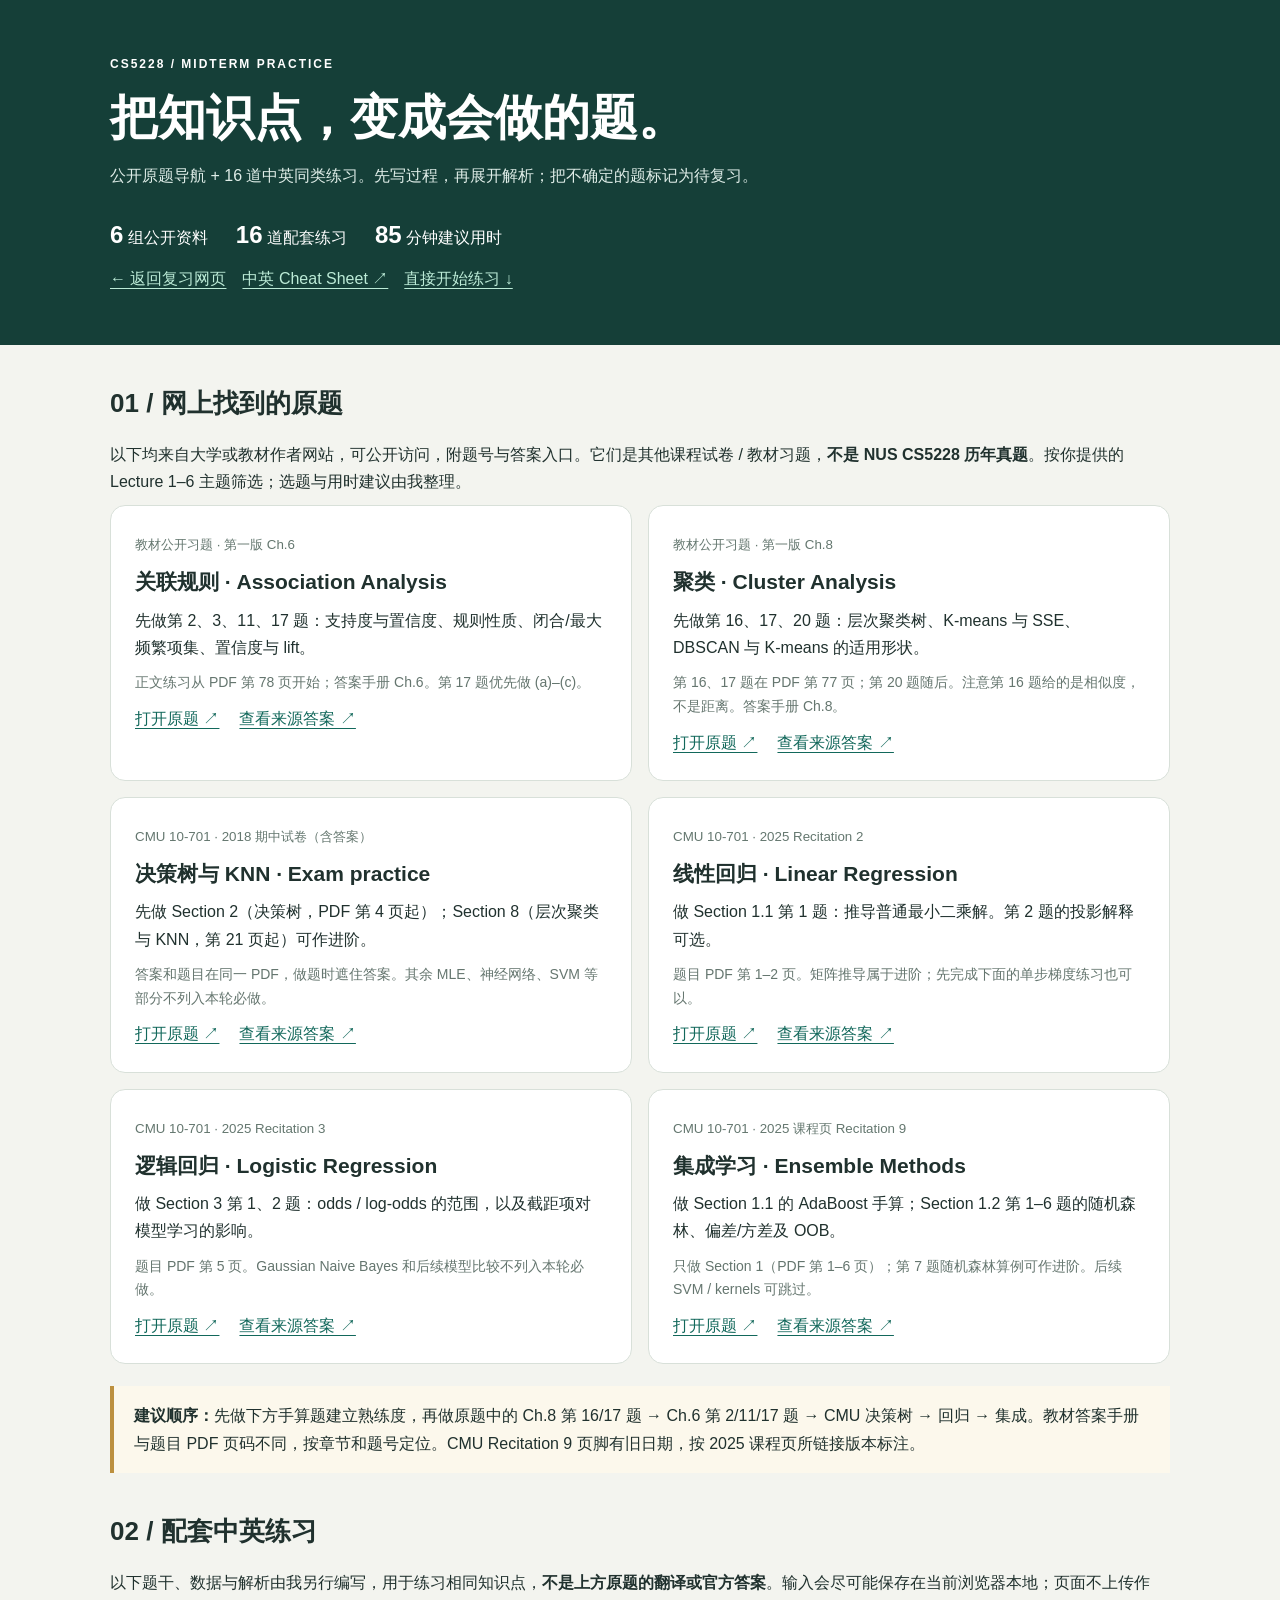
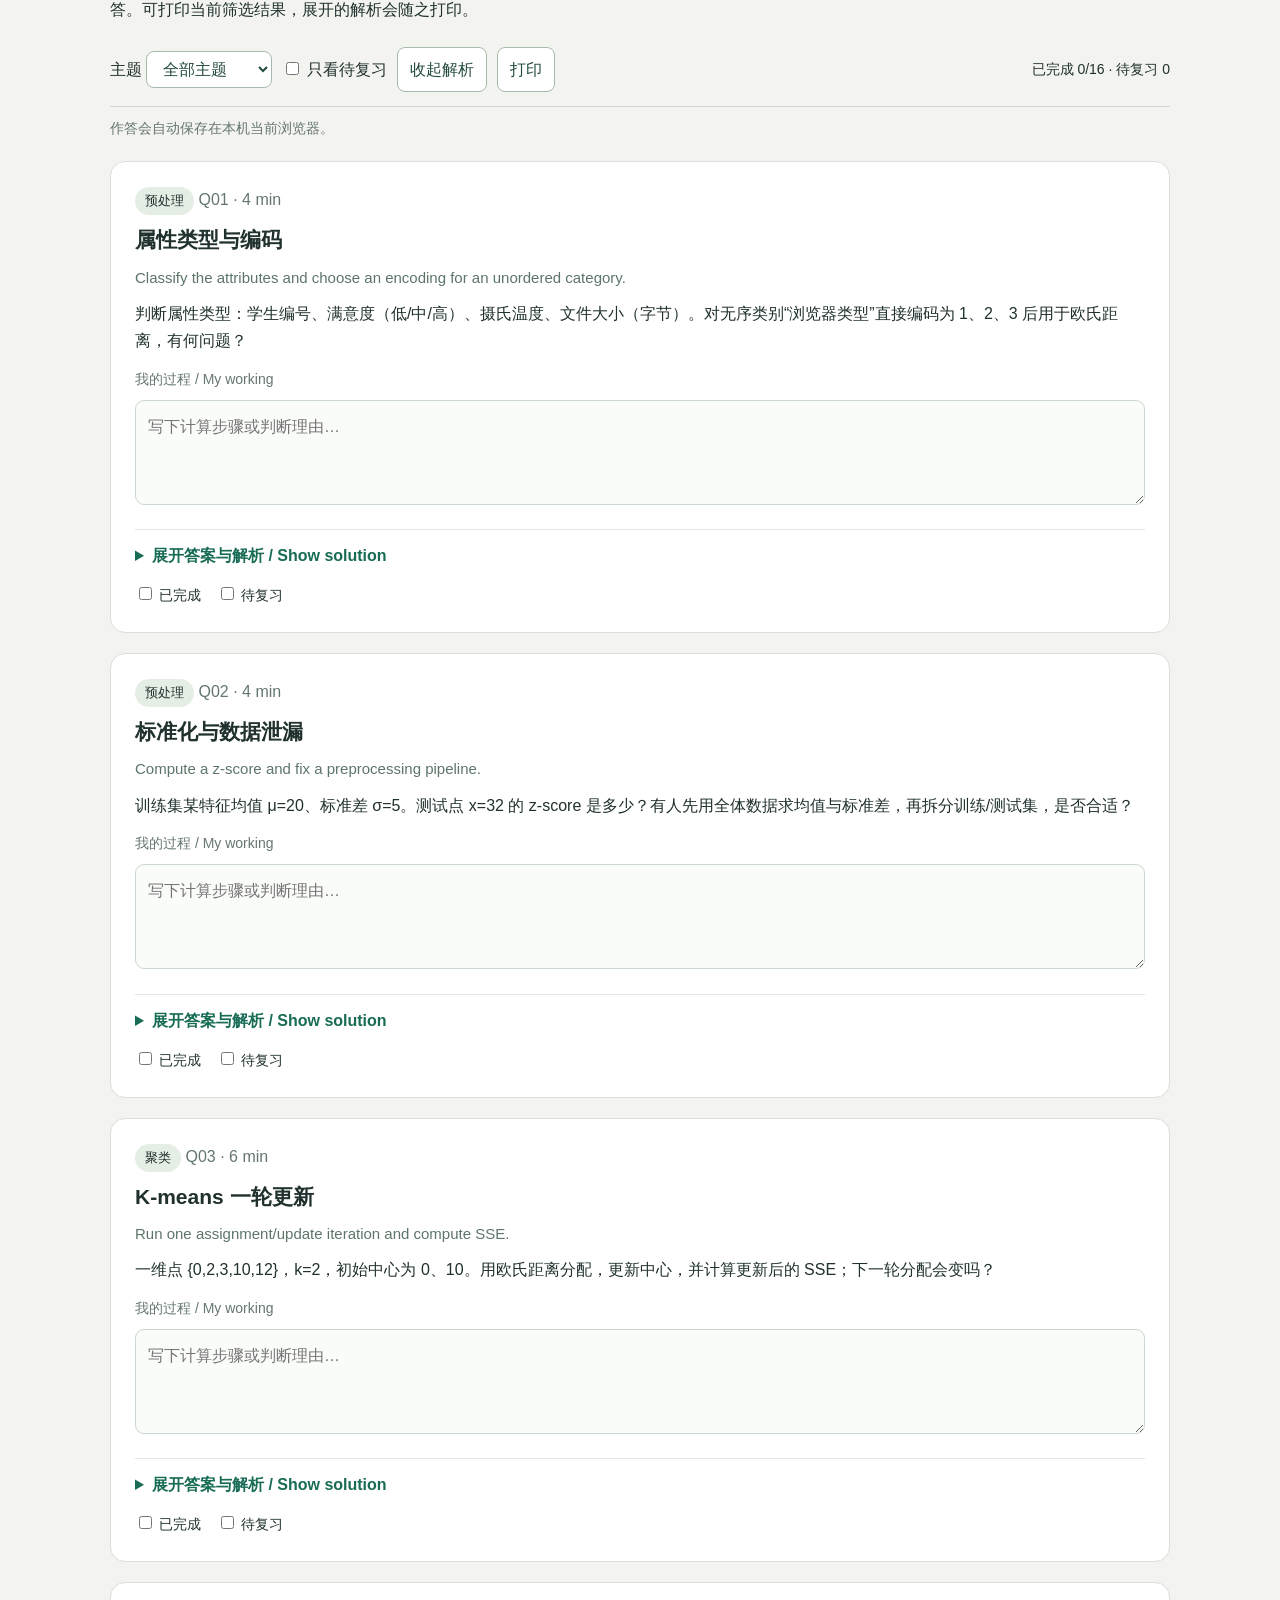
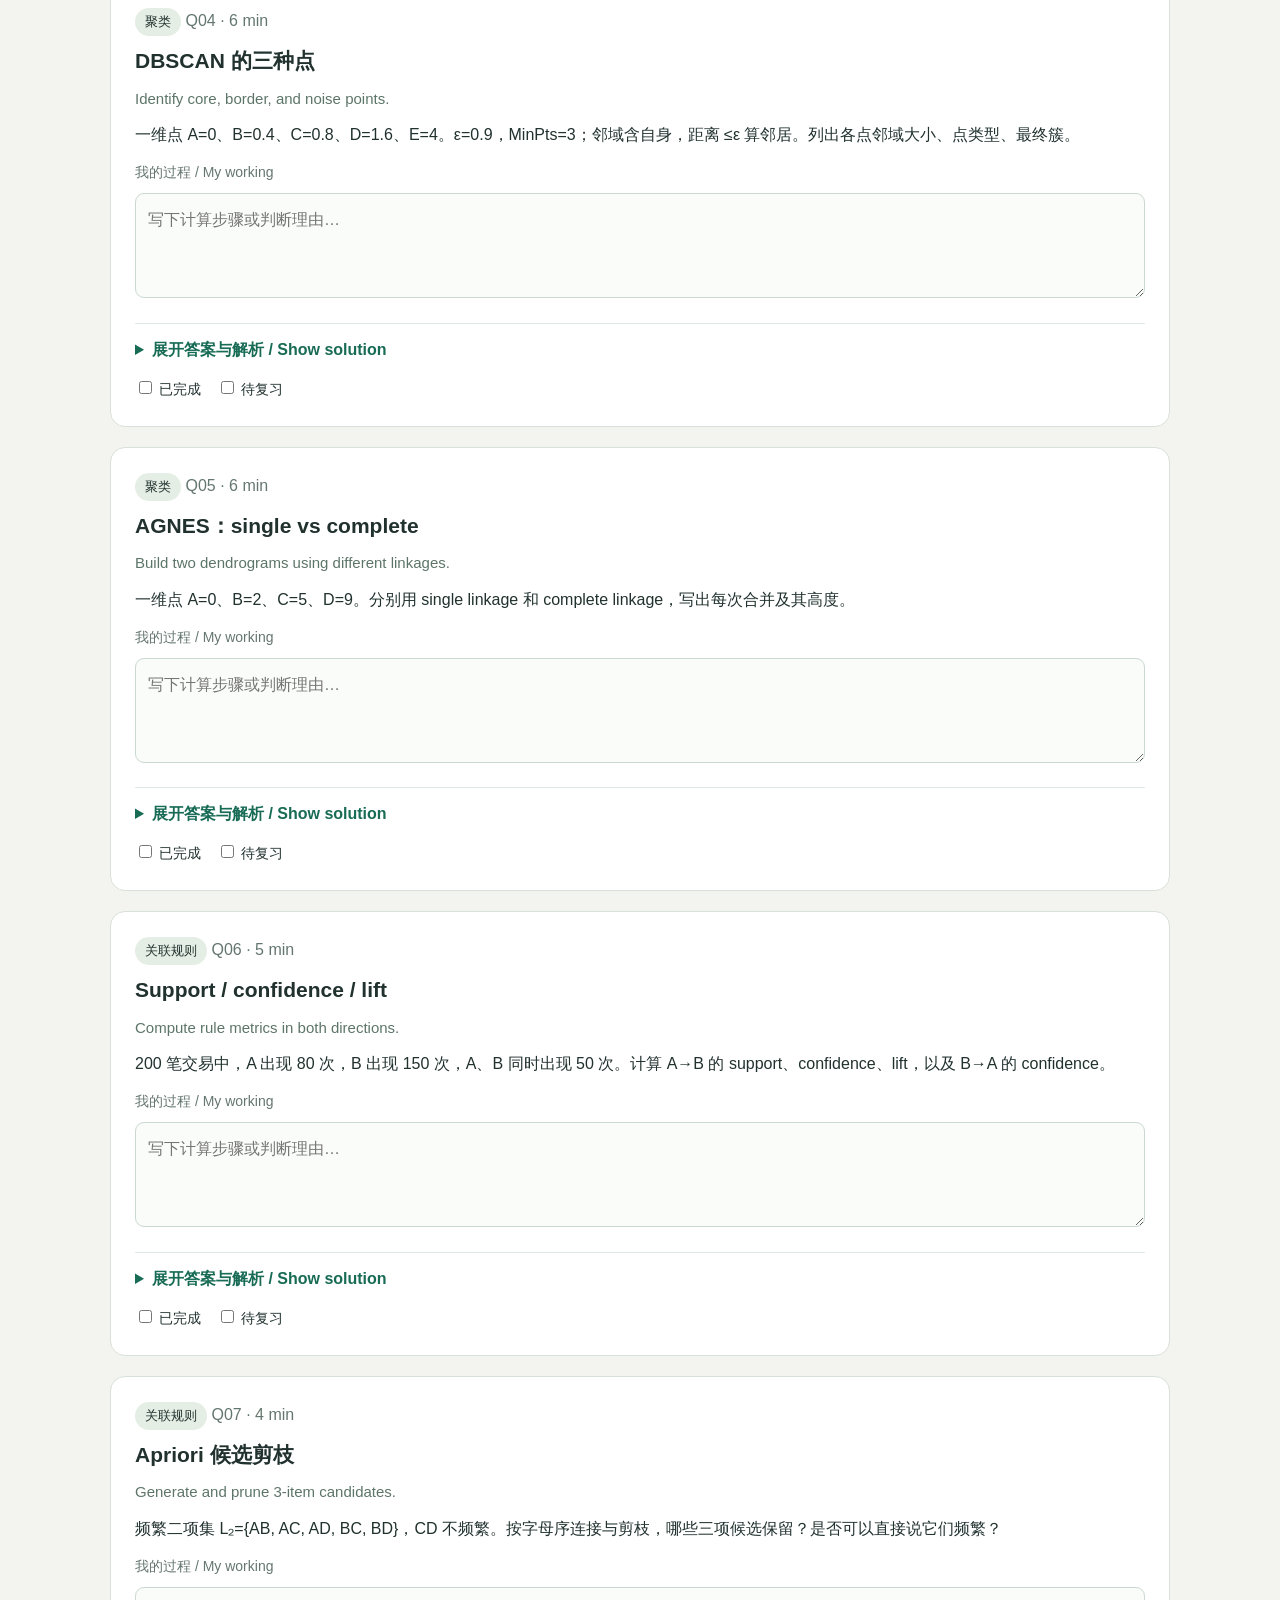
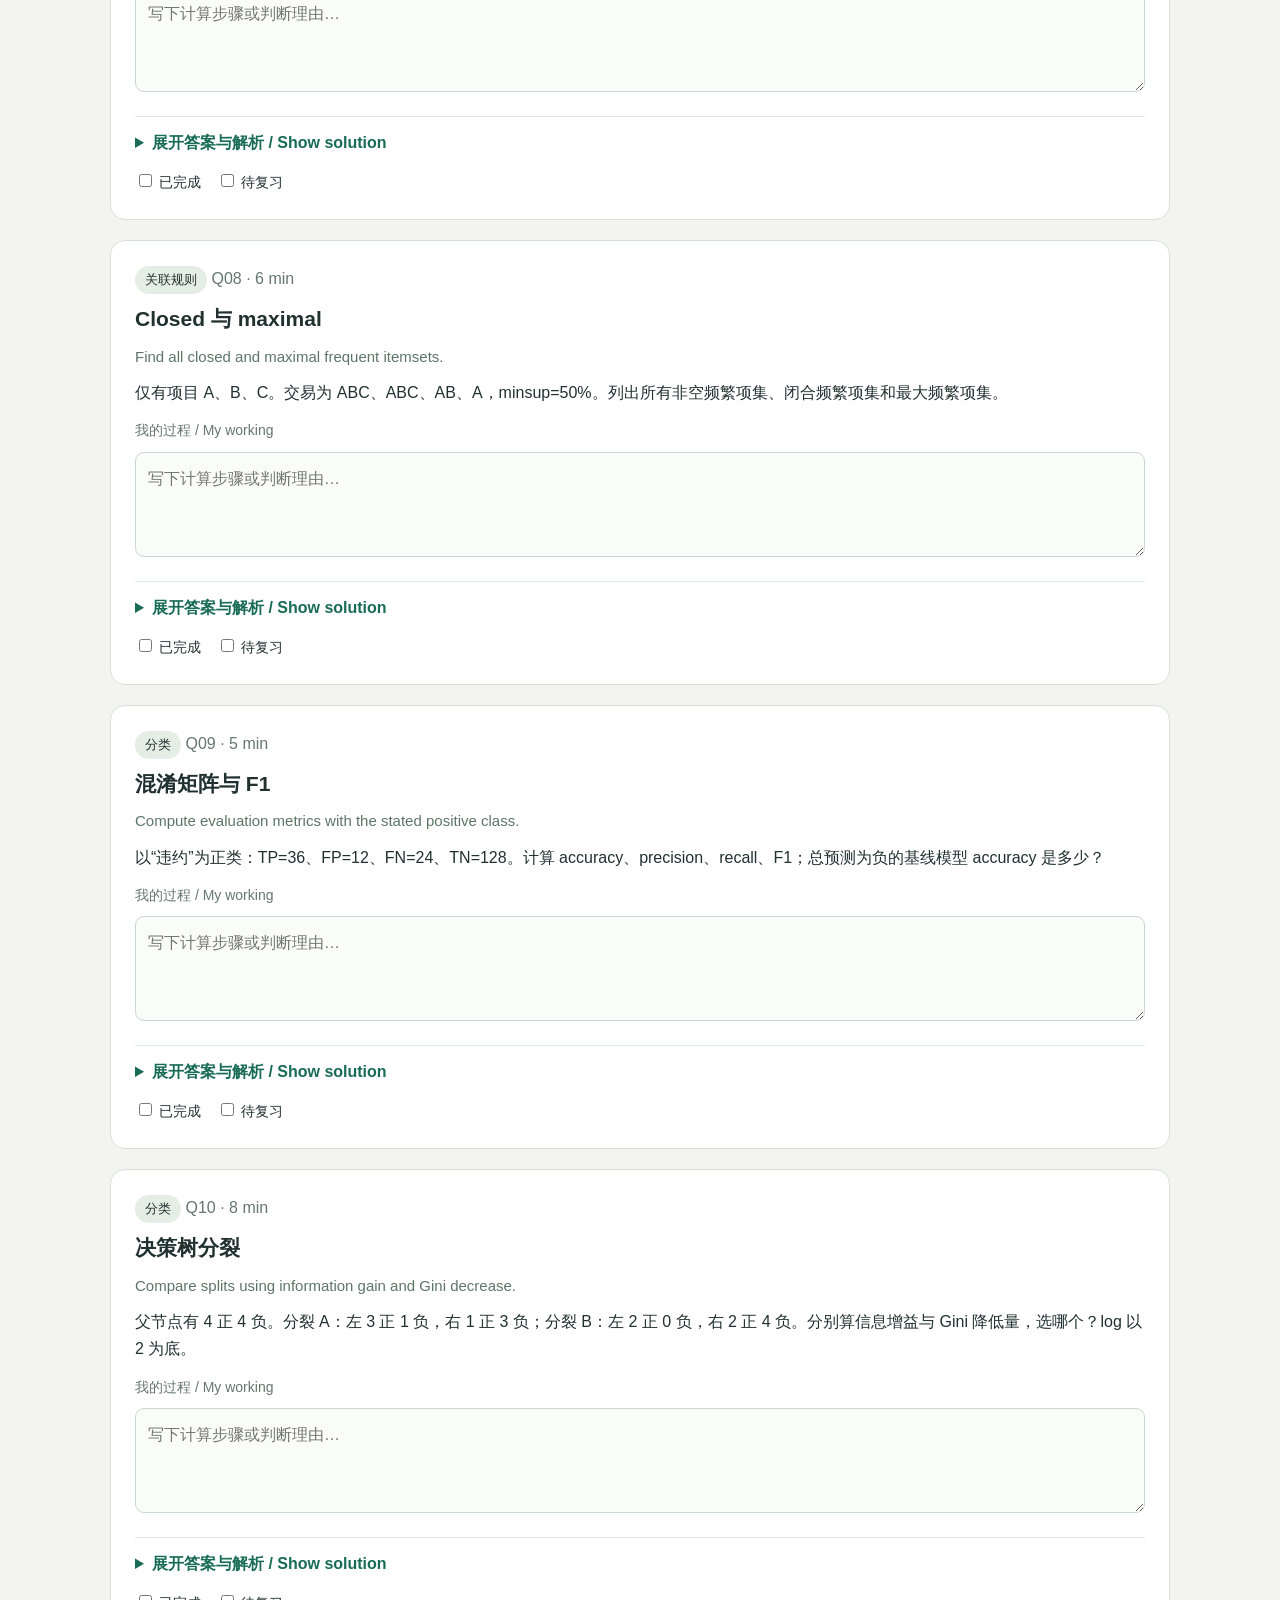
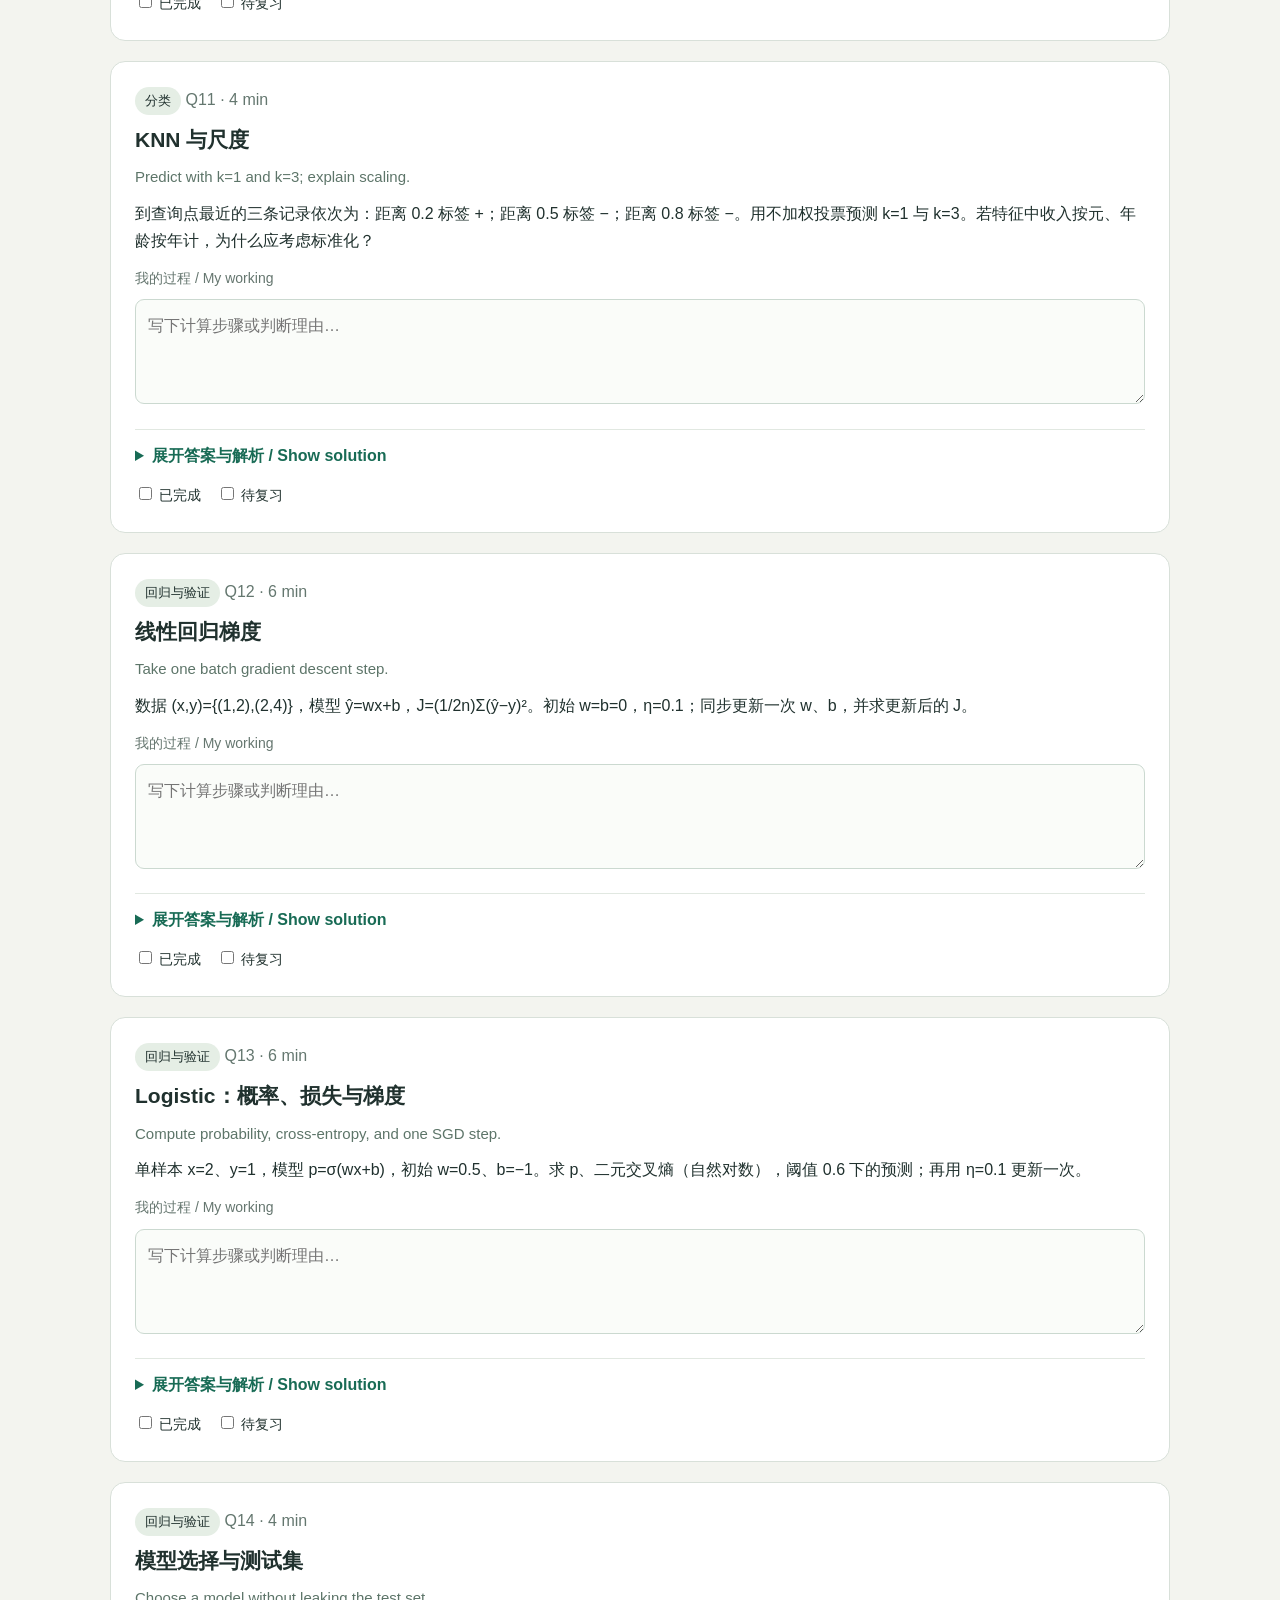
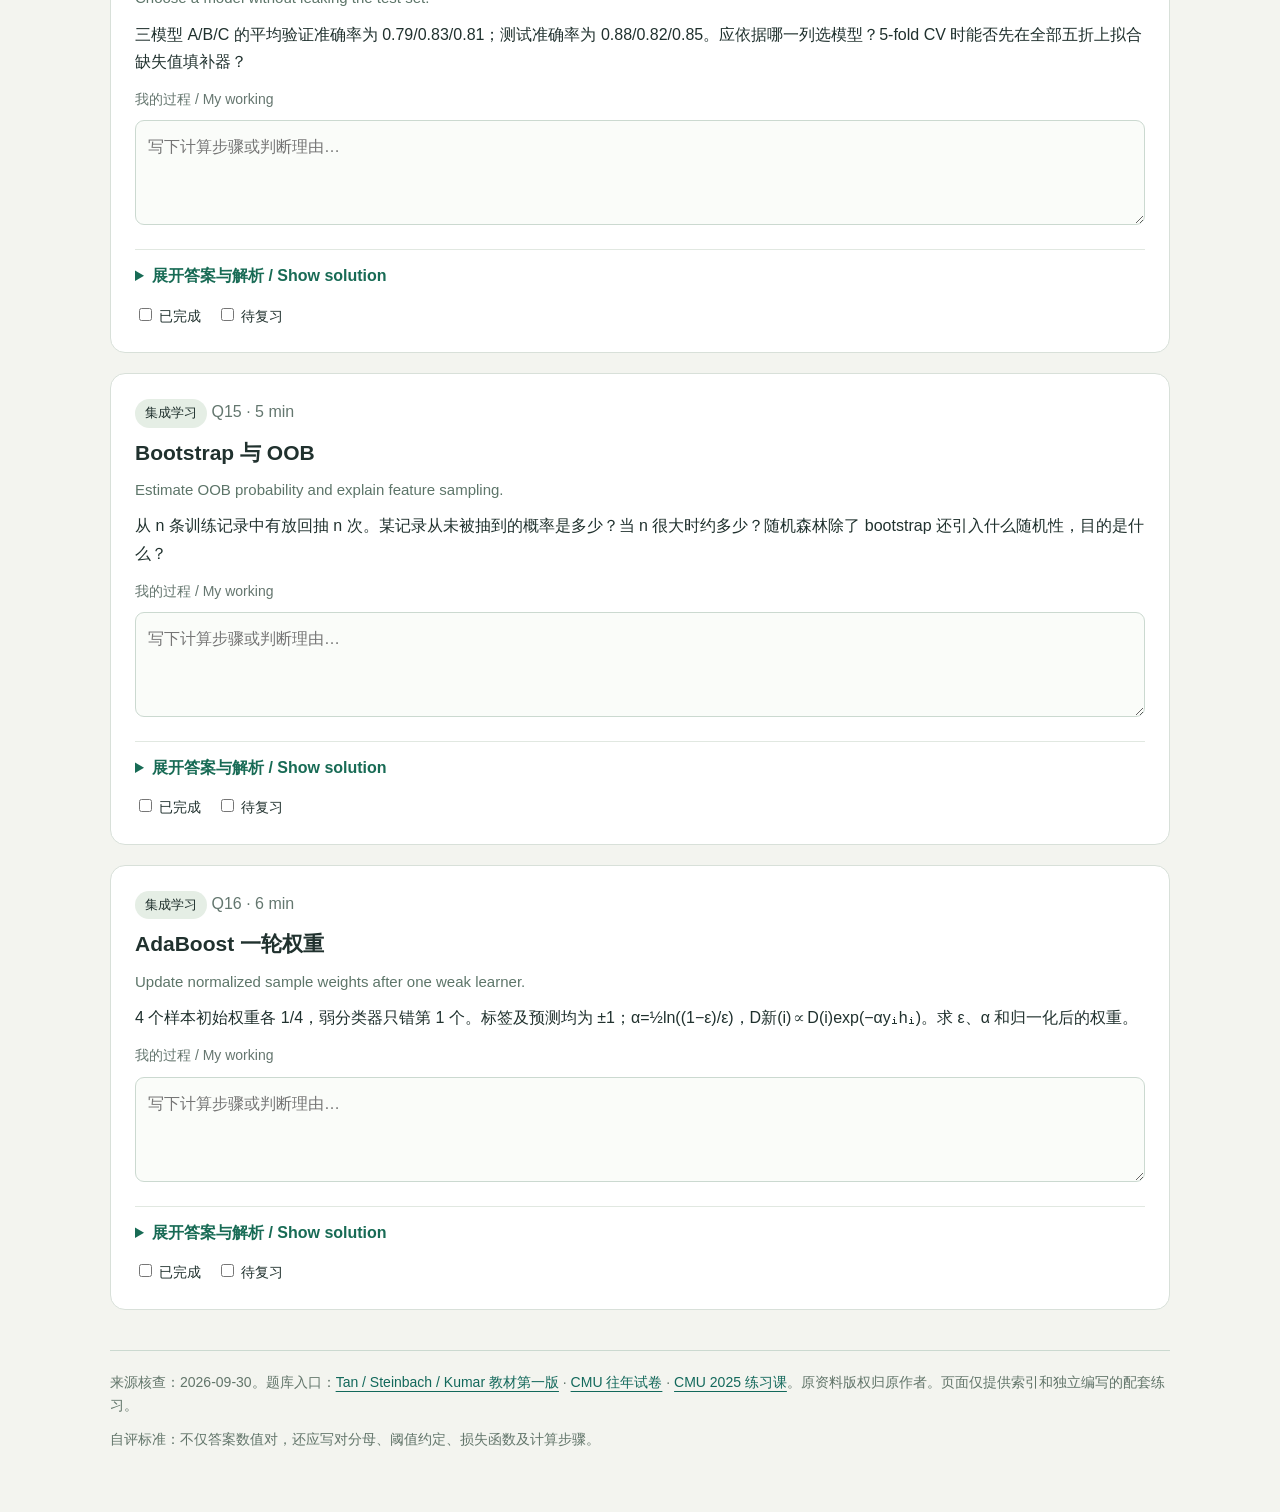
==== cs5228-practice.html @ d90ccce8 "Publish CS5228 study guide, practice exercises and cheat sheet" ====
<!doctype html><html lang="zh-CN"><meta charset="utf-8"><meta name="viewport" content="width=device-width,initial-scale=1"><title>CS5228 · 中英练习与公开原题</title><style>*{box-sizing:border-box}html{scroll-behavior:smooth}body{margin:0;background:#f3f4ef;color:#20312e;font:16px/1.7 -apple-system,BlinkMacSystemFont,"PingFang SC","Microsoft YaHei",sans-serif}a{color:#12685b;text-underline-offset:4px}header{background:#153f38;color:white;padding:54px max(24px,calc((100vw - 1060px)/2)) 42px}header a{color:#bcebd7}h1{font-size:clamp(30px,5vw,48px);line-height:1.25;margin:14px 0}h2{font-size:26px;margin:36px 0 16px}h3{font-size:21px;line-height:1.4;margin:10px 0}p{margin:10px 0}.eyebrow{letter-spacing:2px;font-size:12px;font-weight:700}.lede{max-width:760px;color:#dfede8}.stats{display:flex;gap:28px;flex-wrap:wrap;margin-top:25px}.stats b{font-size:24px}main{max-width:1100px;margin:auto;padding:0 20px 50px}.sources{display:grid;grid-template-columns:1fr 1fr;gap:16px}.source,.question{background:white;border:1px solid #d8e0d9;border-radius:15px;padding:24px}.source small,.meta{color:#64776f}.links{display:flex;gap:20px}.note{font-size:14px;color:#65766f}.toolbar{position:sticky;top:0;z-index:3;background:#f3f4eff5;backdrop-filter:blur(10px);padding:14px 0;border-bottom:1px solid #cdd8d1;display:flex;gap:10px;align-items:center;flex-wrap:wrap}button,select{font:inherit;background:white;color:#244a40;border:1px solid #a6b9ad;border-radius:8px;padding:8px 12px;cursor:pointer}button:hover{background:#e4eee6}#progress{margin-left:auto;font-size:14px}.question{margin:20px 0;scroll-margin-top:120px}.tag{display:inline-block;background:#e5eee5;padding:3px 10px;font-size:13px;border-radius:20px}.english{color:#5d7569;font-size:15px}textarea{font:inherit;width:100%;min-height:105px;resize:vertical;border:1px solid #cbd9d0;border-radius:9px;padding:12px;background:#fafcf9;margin-top:8px}details{margin-top:16px;border-top:1px solid #e1e8e1;padding-top:12px}summary{cursor:pointer;font-weight:650;color:#186b55}.answer{background:#edf5ed;border-radius:10px;padding:18px;margin-top:12px}.trap{border-left:3px solid #c18c3d;padding:8px 13px;background:#fcf7e8;margin-top:12px;font-size:14px}.mark{display:flex;gap:16px;flex-wrap:wrap;margin-top:15px;font-size:14px}.mark label{cursor:pointer}.foot{margin-top:40px;border-top:1px solid #cbd9d0;padding-top:20px;font-size:14px;color:#62756a}.notice{padding:16px 20px;border-left:4px solid #bc903f;background:#fcf8ec;margin:22px 0}.empty{display:none;padding:30px;text-align:center}.question[hidden]{display:none}button:focus-visible,a:focus-visible,summary:focus-visible{outline:3px solid #cb9c3c;outline-offset:4px}@media(max-width:650px){.sources{grid-template-columns:1fr}header{padding:32px 22px}.question,.source{padding:19px}#progress{width:100%;margin:0}}@media print{@page{size:A4;margin:16mm}body{background:white;font-size:11pt}header{background:white;color:#20312e;padding:0}.lede{color:inherit}header a,.toolbar,.no-print{display:none}.sources{display:block}.source{margin:10px 0;break-inside:avoid}.question{break-inside:avoid;border-radius:0}textarea{height:90px;min-height:90px}details:not([open]){display:none}.mark{display:none}main{padding:0}.stats{margin:8px 0}h1{font-size:26pt}.question[hidden]{display:none}}</style><header><div class="eyebrow">CS5228 / MIDTERM PRACTICE</div><h1>把知识点，变成会做的题。</h1><p class="lede">公开原题导航 + 16 道中英同类练习。先写过程，再展开解析；把不确定的题标记为待复习。</p><div class="stats"><span><b>6</b> 组公开资料</span><span><b>16</b> 道配套练习</span><span><b>85</b> 分钟建议用时</span></div><p><a href="cs5228-study.html">← 返回复习网页</a>　<a href="cs5228-study.html#cheat-sheet">中英 Cheat Sheet ↗</a>　<a href="#practice">直接开始练习 ↓</a></p></header><main><h2>01 / 网上找到的原题</h2><p>以下均来自大学或教材作者网站，可公开访问，附题号与答案入口。它们是其他课程试卷 / 教材习题，<b>不是 NUS CS5228 历年真题</b>。按你提供的 Lecture 1–6 主题筛选；选题与用时建议由我整理。</p><div class="sources"><article class="source"><small>教材公开习题 · 第一版 Ch.6</small><h3>关联规则 · Association Analysis</h3><p>先做第 2、3、11、17 题：支持度与置信度、规则性质、闭合/最大频繁项集、置信度与 lift。</p><p class="note">正文练习从 PDF 第 78 页开始；答案手册 Ch.6。第 17 题优先做 (a)–(c)。</p><div class="links"><a href="https://www-users.cse.umn.edu/~kumar/dmbook/ch6.pdf#page=78" target="_blank" rel="noopener">打开原题 ↗</a><a href="https://www-users.cse.umn.edu/~kumar001/dmbook/sol.pdf#page=75" target="_blank" rel="noopener">查看来源答案 ↗</a></div></article><article class="source"><small>教材公开习题 · 第一版 Ch.8</small><h3>聚类 · Cluster Analysis</h3><p>先做第 16、17、20 题：层次聚类树、K-means 与 SSE、DBSCAN 与 K-means 的适用形状。</p><p class="note">第 16、17 题在 PDF 第 77 页；第 20 题随后。注意第 16 题给的是相似度，不是距离。答案手册 Ch.8。</p><div class="links"><a href="https://www-users.cse.umn.edu/~kumar001/dmbook/ch8.pdf#page=77" target="_blank" rel="noopener">打开原题 ↗</a><a href="https://www-users.cse.umn.edu/~kumar001/dmbook/sol.pdf#page=129" target="_blank" rel="noopener">查看来源答案 ↗</a></div></article><article class="source"><small>CMU 10-701 · 2018 期中试卷（含答案）</small><h3>决策树与 KNN · Exam practice</h3><p>先做 Section 2（决策树，PDF 第 4 页起）；Section 8（层次聚类与 KNN，第 21 页起）可作进阶。</p><p class="note">答案和题目在同一 PDF，做题时遮住答案。其余 MLE、神经网络、SVM 等部分不列入本轮必做。</p><div class="links"><a href="https://www.cs.cmu.edu/~epxing/Class/10701-20/exams/701-M-F18.pdf#page=4" target="_blank" rel="noopener">打开原题 ↗</a><a href="https://www.cs.cmu.edu/~epxing/Class/10701-20/exams/701-M-F18.pdf#page=4" target="_blank" rel="noopener">查看来源答案 ↗</a></div></article><article class="source"><small>CMU 10-701 · 2025 Recitation 2</small><h3>线性回归 · Linear Regression</h3><p>做 Section 1.1 第 1 题：推导普通最小二乘解。第 2 题的投影解释可选。</p><p class="note">题目 PDF 第 1–2 页。矩阵推导属于进阶；先完成下面的单步梯度练习也可以。</p><div class="links"><a href="https://www.cs.cmu.edu/~10701-f25/recs/rec2.pdf" target="_blank" rel="noopener">打开原题 ↗</a><a href="https://www.cs.cmu.edu/~10701-f25/recs/rec2_sol.pdf" target="_blank" rel="noopener">查看来源答案 ↗</a></div></article><article class="source"><small>CMU 10-701 · 2025 Recitation 3</small><h3>逻辑回归 · Logistic Regression</h3><p>做 Section 3 第 1、2 题：odds / log-odds 的范围，以及截距项对模型学习的影响。</p><p class="note">题目 PDF 第 5 页。Gaussian Naive Bayes 和后续模型比较不列入本轮必做。</p><div class="links"><a href="https://www.cs.cmu.edu/~10701-f25/recs/rec3.pdf#page=5" target="_blank" rel="noopener">打开原题 ↗</a><a href="https://www.cs.cmu.edu/~10701-f25/recs/rec3_sol.pdf" target="_blank" rel="noopener">查看来源答案 ↗</a></div></article><article class="source"><small>CMU 10-701 · 2025 课程页 Recitation 9</small><h3>集成学习 · Ensemble Methods</h3><p>做 Section 1.1 的 AdaBoost 手算；Section 1.2 第 1–6 题的随机森林、偏差/方差及 OOB。</p><p class="note">只做 Section 1（PDF 第 1–6 页）；第 7 题随机森林算例可作进阶。后续 SVM / kernels 可跳过。</p><div class="links"><a href="https://www.cs.cmu.edu/~10701-f25/recs/rec9.pdf" target="_blank" rel="noopener">打开原题 ↗</a><a href="https://www.cs.cmu.edu/~10701-f25/recs/rec9_sol.pdf" target="_blank" rel="noopener">查看来源答案 ↗</a></div></article></div><div class="notice"><b>建议顺序：</b>先做下方手算题建立熟练度，再做原题中的 Ch.8 第 16/17 题 → Ch.6 第 2/11/17 题 → CMU 决策树 → 回归 → 集成。教材答案手册与题目 PDF 页码不同，按章节和题号定位。CMU Recitation 9 页脚有旧日期，按 2025 课程页所链接版本标注。</div><h2 id="practice">02 / 配套中英练习</h2><p>以下题干、数据与解析由我另行编写，用于练习相同知识点，<b>不是上方原题的翻译或官方答案</b>。输入会尽可能保存在当前浏览器本地；页面不上传作答。可打印当前筛选结果，展开的解析会随之打印。</p><div class="toolbar"><label>主题 <select id="topic"><option value="all">全部主题</option><option>预处理</option><option>聚类</option><option>关联规则</option><option>分类</option><option>回归与验证</option><option>集成学习</option></select></label><label><input id="reviewOnly" type="checkbox"> 只看待复习</label><button id="hide">收起解析</button><button id="print">打印</button><span id="progress" aria-live="polite"></span></div><p id="saveStatus" class="note no-print">作答会自动保存在本机当前浏览器。</p><div id="questions"><article class="question" id="q1" data-topic="预处理"><span class="tag">预处理</span> <span class="meta">Q01 · 4 min</span><h3>属性类型与编码</h3><p class="english" lang="en">Classify the attributes and choose an encoding for an unordered category.</p><p>判断属性类型：学生编号、满意度（低/中/高）、摄氏温度、文件大小（字节）。对无序类别“浏览器类型”直接编码为 1、2、3 后用于欧氏距离，有何问题？</p><label for="a1" class="note">我的过程 / My working</label><textarea id="a1" placeholder="写下计算步骤或判断理由…"></textarea><details><summary>展开答案与解析 / Show solution</summary><div class="answer">学生编号：nominal；满意度：ordinal；摄氏温度：interval；文件大小：ratio。无序类别的数字编码会引入不存在的大小和间距，可用 one-hot。Ordinal 编码也不自动意味着等级之间距离相等。</div><div class="trap"><b>易错点 / Watch out：</b>数字外观不等于数值属性；区间尺度的零点可以任意。</div></details><div class="mark"><label><input type="checkbox" id="done1" data-kind="done"> 已完成</label><label><input type="checkbox" id="review1" data-kind="review"> 待复习</label></div></article><article class="question" id="q2" data-topic="预处理"><span class="tag">预处理</span> <span class="meta">Q02 · 4 min</span><h3>标准化与数据泄漏</h3><p class="english" lang="en">Compute a z-score and fix a preprocessing pipeline.</p><p>训练集某特征均值 μ=20、标准差 σ=5。测试点 x=32 的 z-score 是多少？有人先用全体数据求均值与标准差，再拆分训练/测试集，是否合适？</p><label for="a2" class="note">我的过程 / My working</label><textarea id="a2" placeholder="写下计算步骤或判断理由…"></textarea><details><summary>展开答案与解析 / Show solution</summary><div class="answer">z=(32−20)/5=2.4。应先划分数据，再只用训练集拟合标准化参数，固定后变换验证/测试集。交叉验证中也要在每个训练折内部拟合预处理。</div><div class="trap"><b>易错点 / Watch out：</b>即使没有使用测试标签，使用测试分布拟合预处理仍会泄漏信息。</div></details><div class="mark"><label><input type="checkbox" id="done2" data-kind="done"> 已完成</label><label><input type="checkbox" id="review2" data-kind="review"> 待复习</label></div></article><article class="question" id="q3" data-topic="聚类"><span class="tag">聚类</span> <span class="meta">Q03 · 6 min</span><h3>K-means 一轮更新</h3><p class="english" lang="en">Run one assignment/update iteration and compute SSE.</p><p>一维点 {0,2,3,10,12}，k=2，初始中心为 0、10。用欧氏距离分配，更新中心，并计算更新后的 SSE；下一轮分配会变吗？</p><label for="a3" class="note">我的过程 / My working</label><textarea id="a3" placeholder="写下计算步骤或判断理由…"></textarea><details><summary>展开答案与解析 / Show solution</summary><div class="answer">分簇 C₁={0,2,3}，C₂={10,12}；新中心 5/3、11。SSE=(25+1+16)/9+1+1=20/3≈6.667。新分界点为 (5/3+11)/2=19/3≈6.333，分配不变，已达到稳定分配。</div><div class="trap"><b>易错点 / Watch out：</b>SSE 使用平方距离；计算时明确用更新前还是更新后的中心。</div></details><div class="mark"><label><input type="checkbox" id="done3" data-kind="done"> 已完成</label><label><input type="checkbox" id="review3" data-kind="review"> 待复习</label></div></article><article class="question" id="q4" data-topic="聚类"><span class="tag">聚类</span> <span class="meta">Q04 · 6 min</span><h3>DBSCAN 的三种点</h3><p class="english" lang="en">Identify core, border, and noise points.</p><p>一维点 A=0、B=0.4、C=0.8、D=1.6、E=4。ε=0.9，MinPts=3；邻域含自身，距离 ≤ε 算邻居。列出各点邻域大小、点类型、最终簇。</p><label for="a4" class="note">我的过程 / My working</label><textarea id="a4" placeholder="写下计算步骤或判断理由…"></textarea><details><summary>展开答案与解析 / Show solution</summary><div class="answer">邻域大小 A:3，B:3，C:4，D:2，E:1。A/B/C 是 core，D 是 border（在核心点 C 的邻域内），E 是 noise。唯一簇为 {A,B,C,D}。</div><div class="trap"><b>易错点 / Watch out：</b>边界点不必达到 MinPts；本题已规定计入自身，不要混用另一种约定。</div></details><div class="mark"><label><input type="checkbox" id="done4" data-kind="done"> 已完成</label><label><input type="checkbox" id="review4" data-kind="review"> 待复习</label></div></article><article class="question" id="q5" data-topic="聚类"><span class="tag">聚类</span> <span class="meta">Q05 · 6 min</span><h3>AGNES：single vs complete</h3><p class="english" lang="en">Build two dendrograms using different linkages.</p><p>一维点 A=0、B=2、C=5、D=9。分别用 single linkage 和 complete linkage，写出每次合并及其高度。</p><label for="a5" class="note">我的过程 / My working</label><textarea id="a5" placeholder="写下计算步骤或判断理由…"></textarea><details><summary>展开答案与解析 / Show solution</summary><div class="answer">两者先在距离 2 合并 A、B。Single：距离 3 合并 {A,B} 与 C，再在 4 合并 D。Complete：{A,B} 到 C 的距离是 5，而 C 到 D 是 4，因此第二步在 4 合并 C、D，最后在 9 合并 {A,B} 与 {C,D}。</div><div class="trap"><b>易错点 / Watch out：</b>Single 取跨簇最小距离；complete 取跨簇最大距离。每次合并后重算簇间距离。</div></details><div class="mark"><label><input type="checkbox" id="done5" data-kind="done"> 已完成</label><label><input type="checkbox" id="review5" data-kind="review"> 待复习</label></div></article><article class="question" id="q6" data-topic="关联规则"><span class="tag">关联规则</span> <span class="meta">Q06 · 5 min</span><h3>Support / confidence / lift</h3><p class="english" lang="en">Compute rule metrics in both directions.</p><p>200 笔交易中，A 出现 80 次，B 出现 150 次，A、B 同时出现 50 次。计算 A→B 的 support、confidence、lift，以及 B→A 的 confidence。</p><label for="a6" class="note">我的过程 / My working</label><textarea id="a6" placeholder="写下计算步骤或判断理由…"></textarea><details><summary>展开答案与解析 / Show solution</summary><div class="answer">support=50/200=0.25；confidence(A→B)=50/80=0.625；lift=0.625/(150/200)=5/6≈0.833；confidence(B→A)=50/150=1/3。Lift&lt;1，说明本数据中 A 的出现与 B 呈负向关联，不能由 62.5% 的置信度断言正向关联。</div><div class="trap"><b>易错点 / Watch out：</b>规则的 support 是交集占全部交易的比例；confidence 的分母是前件。</div></details><div class="mark"><label><input type="checkbox" id="done6" data-kind="done"> 已完成</label><label><input type="checkbox" id="review6" data-kind="review"> 待复习</label></div></article><article class="question" id="q7" data-topic="关联规则"><span class="tag">关联规则</span> <span class="meta">Q07 · 4 min</span><h3>Apriori 候选剪枝</h3><p class="english" lang="en">Generate and prune 3-item candidates.</p><p>频繁二项集 L₂={AB, AC, AD, BC, BD}，CD 不频繁。按字母序连接与剪枝，哪些三项候选保留？是否可以直接说它们频繁？</p><label for="a7" class="note">我的过程 / My working</label><textarea id="a7" placeholder="写下计算步骤或判断理由…"></textarea><details><summary>展开答案与解析 / Show solution</summary><div class="answer">连接可产生 ABC、ABD、ACD；ACD 因 CD 不频繁被剪掉。最终保留 ABC、ABD。BCD 同样因 CD 不频繁不可能频繁。保留下来的候选还必须扫描交易、计算支持度，才能确定是否频繁。</div><div class="trap"><b>易错点 / Watch out：</b>所有子集频繁只是必要条件，不是充分条件。</div></details><div class="mark"><label><input type="checkbox" id="done7" data-kind="done"> 已完成</label><label><input type="checkbox" id="review7" data-kind="review"> 待复习</label></div></article><article class="question" id="q8" data-topic="关联规则"><span class="tag">关联规则</span> <span class="meta">Q08 · 6 min</span><h3>Closed 与 maximal</h3><p class="english" lang="en">Find all closed and maximal frequent itemsets.</p><p>仅有项目 A、B、C。交易为 ABC、ABC、AB、A，minsup=50%。列出所有非空频繁项集、闭合频繁项集和最大频繁项集。</p><label for="a8" class="note">我的过程 / My working</label><textarea id="a8" placeholder="写下计算步骤或判断理由…"></textarea><details><summary>展开答案与解析 / Show solution</summary><div class="answer">支持计数：A=4，B=3，C=2，AB=3，AC=2，BC=2，ABC=2；七个都频繁。Closed：A、AB、ABC；maximal：仅 ABC。B 与其真超集 AB 支持度相同，故不 closed；AC、BC、C 与 ABC 支持度相同。</div><div class="trap"><b>易错点 / Watch out：</b>Closed：没有相同支持度的真超集。Maximal：没有任何频繁真超集。</div></details><div class="mark"><label><input type="checkbox" id="done8" data-kind="done"> 已完成</label><label><input type="checkbox" id="review8" data-kind="review"> 待复习</label></div></article><article class="question" id="q9" data-topic="分类"><span class="tag">分类</span> <span class="meta">Q09 · 5 min</span><h3>混淆矩阵与 F1</h3><p class="english" lang="en">Compute evaluation metrics with the stated positive class.</p><p>以“违约”为正类：TP=36、FP=12、FN=24、TN=128。计算 accuracy、precision、recall、F1；总预测为负的基线模型 accuracy 是多少？</p><label for="a9" class="note">我的过程 / My working</label><textarea id="a9" placeholder="写下计算步骤或判断理由…"></textarea><details><summary>展开答案与解析 / Show solution</summary><div class="answer">总数 200。Accuracy=164/200=0.82；precision=36/48=0.75；recall=36/60=0.60；F1=2TP/(2TP+FP+FN)=72/108=2/3≈0.667。全预测负：accuracy=140/200=0.70，但正类 recall=0。</div><div class="trap"><b>易错点 / Watch out：</b>TN 不是实际负类总数；实际负类=TN+FP。</div></details><div class="mark"><label><input type="checkbox" id="done9" data-kind="done"> 已完成</label><label><input type="checkbox" id="review9" data-kind="review"> 待复习</label></div></article><article class="question" id="q10" data-topic="分类"><span class="tag">分类</span> <span class="meta">Q10 · 8 min</span><h3>决策树分裂</h3><p class="english" lang="en">Compare splits using information gain and Gini decrease.</p><p>父节点有 4 正 4 负。分裂 A：左 3 正 1 负，右 1 正 3 负；分裂 B：左 2 正 0 负，右 2 正 4 负。分别算信息增益与 Gini 降低量，选哪个？log 以 2 为底。</p><label for="a10" class="note">我的过程 / My working</label><textarea id="a10" placeholder="写下计算步骤或判断理由…"></textarea><details><summary>展开答案与解析 / Show solution</summary><div class="answer">父熵=1。A：加权子熵 H(3/4)=0.8113，IG=0.1887。B：子熵=(2/8)×0+(6/8)×H(1/3)=0.6887，IG=0.3113，选 B。父 Gini=0.5；A 子 Gini=0.375，降低 0.125；B 子 Gini=(6/8)×4/9=1/3，降低 1/6，仍选 B。</div><div class="trap"><b>易错点 / Watch out：</b>对子节点不纯度按样本数加权，不能直接求简单平均。</div></details><div class="mark"><label><input type="checkbox" id="done10" data-kind="done"> 已完成</label><label><input type="checkbox" id="review10" data-kind="review"> 待复习</label></div></article><article class="question" id="q11" data-topic="分类"><span class="tag">分类</span> <span class="meta">Q11 · 4 min</span><h3>KNN 与尺度</h3><p class="english" lang="en">Predict with k=1 and k=3; explain scaling.</p><p>到查询点最近的三条记录依次为：距离 0.2 标签 +；距离 0.5 标签 −；距离 0.8 标签 −。用不加权投票预测 k=1 与 k=3。若特征中收入按元、年龄按年计，为什么应考虑标准化？</p><label for="a11" class="note">我的过程 / My working</label><textarea id="a11" placeholder="写下计算步骤或判断理由…"></textarea><details><summary>展开答案与解析 / Show solution</summary><div class="answer">1-NN 为 +；3-NN 为 −。距离投票只按数量，不按距离加权。量纲和数值范围会改变欧氏距离各项的贡献，收入可能支配距离；可只用训练集拟合标准化参数。</div><div class="trap"><b>易错点 / Watch out：</b>题目若没有说加权投票，不要自行使用 1/d 权重。</div></details><div class="mark"><label><input type="checkbox" id="done11" data-kind="done"> 已完成</label><label><input type="checkbox" id="review11" data-kind="review"> 待复习</label></div></article><article class="question" id="q12" data-topic="回归与验证"><span class="tag">回归与验证</span> <span class="meta">Q12 · 6 min</span><h3>线性回归梯度</h3><p class="english" lang="en">Take one batch gradient descent step.</p><p>数据 (x,y)={(1,2),(2,4)}，模型 ŷ=wx+b，J=(1/2n)Σ(ŷ−y)²。初始 w=b=0，η=0.1；同步更新一次 w、b，并求更新后的 J。</p><label for="a12" class="note">我的过程 / My working</label><textarea id="a12" placeholder="写下计算步骤或判断理由…"></textarea><details><summary>展开答案与解析 / Show solution</summary><div class="answer">∂J/∂w=(−2×1−4×2)/2=−5；∂J/∂b=(−2−4)/2=−3。w新=0.5，b新=0.3。新预测 0.8、1.3；J=(1.44+7.29)/4=2.1825。</div><div class="trap"><b>易错点 / Watch out：</b>必须根据同一组旧参数求全部梯度；损失中的 1/2n 决定是否出现系数 2。</div></details><div class="mark"><label><input type="checkbox" id="done12" data-kind="done"> 已完成</label><label><input type="checkbox" id="review12" data-kind="review"> 待复习</label></div></article><article class="question" id="q13" data-topic="回归与验证"><span class="tag">回归与验证</span> <span class="meta">Q13 · 6 min</span><h3>Logistic：概率、损失与梯度</h3><p class="english" lang="en">Compute probability, cross-entropy, and one SGD step.</p><p>单样本 x=2、y=1，模型 p=σ(wx+b)，初始 w=0.5、b=−1。求 p、二元交叉熵（自然对数），阈值 0.6 下的预测；再用 η=0.1 更新一次。</p><label for="a13" class="note">我的过程 / My working</label><textarea id="a13" placeholder="写下计算步骤或判断理由…"></textarea><details><summary>展开答案与解析 / Show solution</summary><div class="answer">z=0，p=0.5；loss=−ln(0.5)=0.6931。阈值 0.6 下预测为 0。∂L/∂w=(p−y)x=−1，∂L/∂b=p−y=−0.5，因此 w新=0.6，b新=−0.95。新 z=0.25，p≈0.5622，仍未达到阈值。</div><div class="trap"><b>易错点 / Watch out：</b>概率、离散预测和损失是三件事；损失不依赖你选择的分类阈值。</div></details><div class="mark"><label><input type="checkbox" id="done13" data-kind="done"> 已完成</label><label><input type="checkbox" id="review13" data-kind="review"> 待复习</label></div></article><article class="question" id="q14" data-topic="回归与验证"><span class="tag">回归与验证</span> <span class="meta">Q14 · 4 min</span><h3>模型选择与测试集</h3><p class="english" lang="en">Choose a model without leaking the test set.</p><p>三模型 A/B/C 的平均验证准确率为 0.79/0.83/0.81；测试准确率为 0.88/0.82/0.85。应依据哪一列选模型？5-fold CV 时能否先在全部五折上拟合缺失值填补器？</p><label for="a14" class="note">我的过程 / My working</label><textarea id="a14" placeholder="写下计算步骤或判断理由…"></textarea><details><summary>展开答案与解析 / Show solution</summary><div class="answer">按验证结果选择 B。测试集只在最终方案确定后用于评估，不能根据测试分数改选 A。每个 CV 训练折内部独立拟合填补器及其他预处理，再应用于该轮验证折。最终可在全部开发数据上重新拟合已选方案。</div><div class="trap"><b>易错点 / Watch out：</b>多次查看测试成绩并据此改模型，会让测试集变成验证集。</div></details><div class="mark"><label><input type="checkbox" id="done14" data-kind="done"> 已完成</label><label><input type="checkbox" id="review14" data-kind="review"> 待复习</label></div></article><article class="question" id="q15" data-topic="集成学习"><span class="tag">集成学习</span> <span class="meta">Q15 · 5 min</span><h3>Bootstrap 与 OOB</h3><p class="english" lang="en">Estimate OOB probability and explain feature sampling.</p><p>从 n 条训练记录中有放回抽 n 次。某记录从未被抽到的概率是多少？当 n 很大时约多少？随机森林除了 bootstrap 还引入什么随机性，目的是什么？</p><label for="a15" class="note">我的过程 / My working</label><textarea id="a15" placeholder="写下计算步骤或判断理由…"></textarea><details><summary>展开答案与解析 / Show solution</summary><div class="answer">未抽到概率=(1−1/n)ⁿ，n 大时约 e⁻¹≈0.368。随机森林在节点分裂时随机选候选特征子集，通常能降低树之间的相关性，使集成更有效地降低方差。OOB 预测只使用没见过该样本的树。</div><div class="trap"><b>易错点 / Watch out：</b>Bootstrap 样本大小是 n，但通常不含 n 个不同样本；OOB 不是额外收集的测试集。</div></details><div class="mark"><label><input type="checkbox" id="done15" data-kind="done"> 已完成</label><label><input type="checkbox" id="review15" data-kind="review"> 待复习</label></div></article><article class="question" id="q16" data-topic="集成学习"><span class="tag">集成学习</span> <span class="meta">Q16 · 6 min</span><h3>AdaBoost 一轮权重</h3><p class="english" lang="en">Update normalized sample weights after one weak learner.</p><p>4 个样本初始权重各 1/4，弱分类器只错第 1 个。标签及预测均为 ±1；α=½ln((1−ε)/ε)，D新(i)∝D(i)exp(−αyᵢhᵢ)。求 ε、α 和归一化后的权重。</p><label for="a16" class="note">我的过程 / My working</label><textarea id="a16" placeholder="写下计算步骤或判断理由…"></textarea><details><summary>展开答案与解析 / Show solution</summary><div class="answer">ε=1/4；α=½ln3≈0.5493。错例乘 e^α=√3，对例乘 e^−α=1/√3。归一化常数 Z=√3/4+3/(4√3)=√3/2。新权重为 (1/2,1/6,1/6,1/6)。</div><div class="trap"><b>易错点 / Watch out：</b>先乘权重因子，再对全体样本归一化；错例总权重增大，但并非简单加一个常数。</div></details><div class="mark"><label><input type="checkbox" id="done16" data-kind="done"> 已完成</label><label><input type="checkbox" id="review16" data-kind="review"> 待复习</label></div></article></div><p class="empty" id="empty">此筛选下没有题目。可以切换主题或取消“只看待复习”。</p><footer class="foot">来源核查：2026-09-30。题库入口：<a href="https://www-users.cse.umn.edu/~kumar001/dmbook/firsted.php">Tan / Steinbach / Kumar 教材第一版</a> · <a href="https://www.cs.cmu.edu/~epxing/Class/10701-20/old-exams.html">CMU 往年试卷</a> · <a href="https://www.cs.cmu.edu/~10701-f25/">CMU 2025 练习课</a>。原资料版权归原作者。页面仅提供索引和独立编写的配套练习。<p>自评标准：不仅答案数值对，还应写对分母、阈值约定、损失函数及计算步骤。</p></footer></main><script>
const key='cs5228-practice-v1';let state={};try{state=JSON.parse(localStorage.getItem(key)||'{}')||{}}catch(e){}
const questions=[...document.querySelectorAll('.question')];const topic=document.querySelector('#topic'),reviewOnly=document.querySelector('#reviewOnly');
function update(){let done=0,review=0,visible=0;questions.forEach(q=>{const d=q.querySelector('[data-kind="done"]').checked,r=q.querySelector('[data-kind="review"]').checked;done+=d;review+=r;const show=(topic.value==='all'||q.dataset.topic===topic.value)&&(!reviewOnly.checked||r);q.hidden=!show;visible+=show});document.querySelector('#progress').textContent=`已完成 ${done}/16 · 待复习 ${review}`;document.querySelector('#empty').style.display=visible?'none':'block'}
function save(el){state[el.id]=el.type==='checkbox'?el.checked:el.value;try{localStorage.setItem(key,JSON.stringify(state))}catch(e){document.querySelector('#saveStatus').textContent='当前浏览器不允许本地保存；离开前请复制作答或打印。'}update()}
document.querySelectorAll('textarea,.mark input').forEach(el=>{if(el.id in state){if(el.type==='checkbox')el.checked=!!state[el.id];else el.value=state[el.id]}el.addEventListener('input',()=>save(el))});topic.addEventListener('change',update);reviewOnly.addEventListener('change',update);document.querySelector('#hide').onclick=()=>document.querySelectorAll('details').forEach(d=>d.open=false);document.querySelector('#print').onclick=()=>window.print();update();
</script></html>
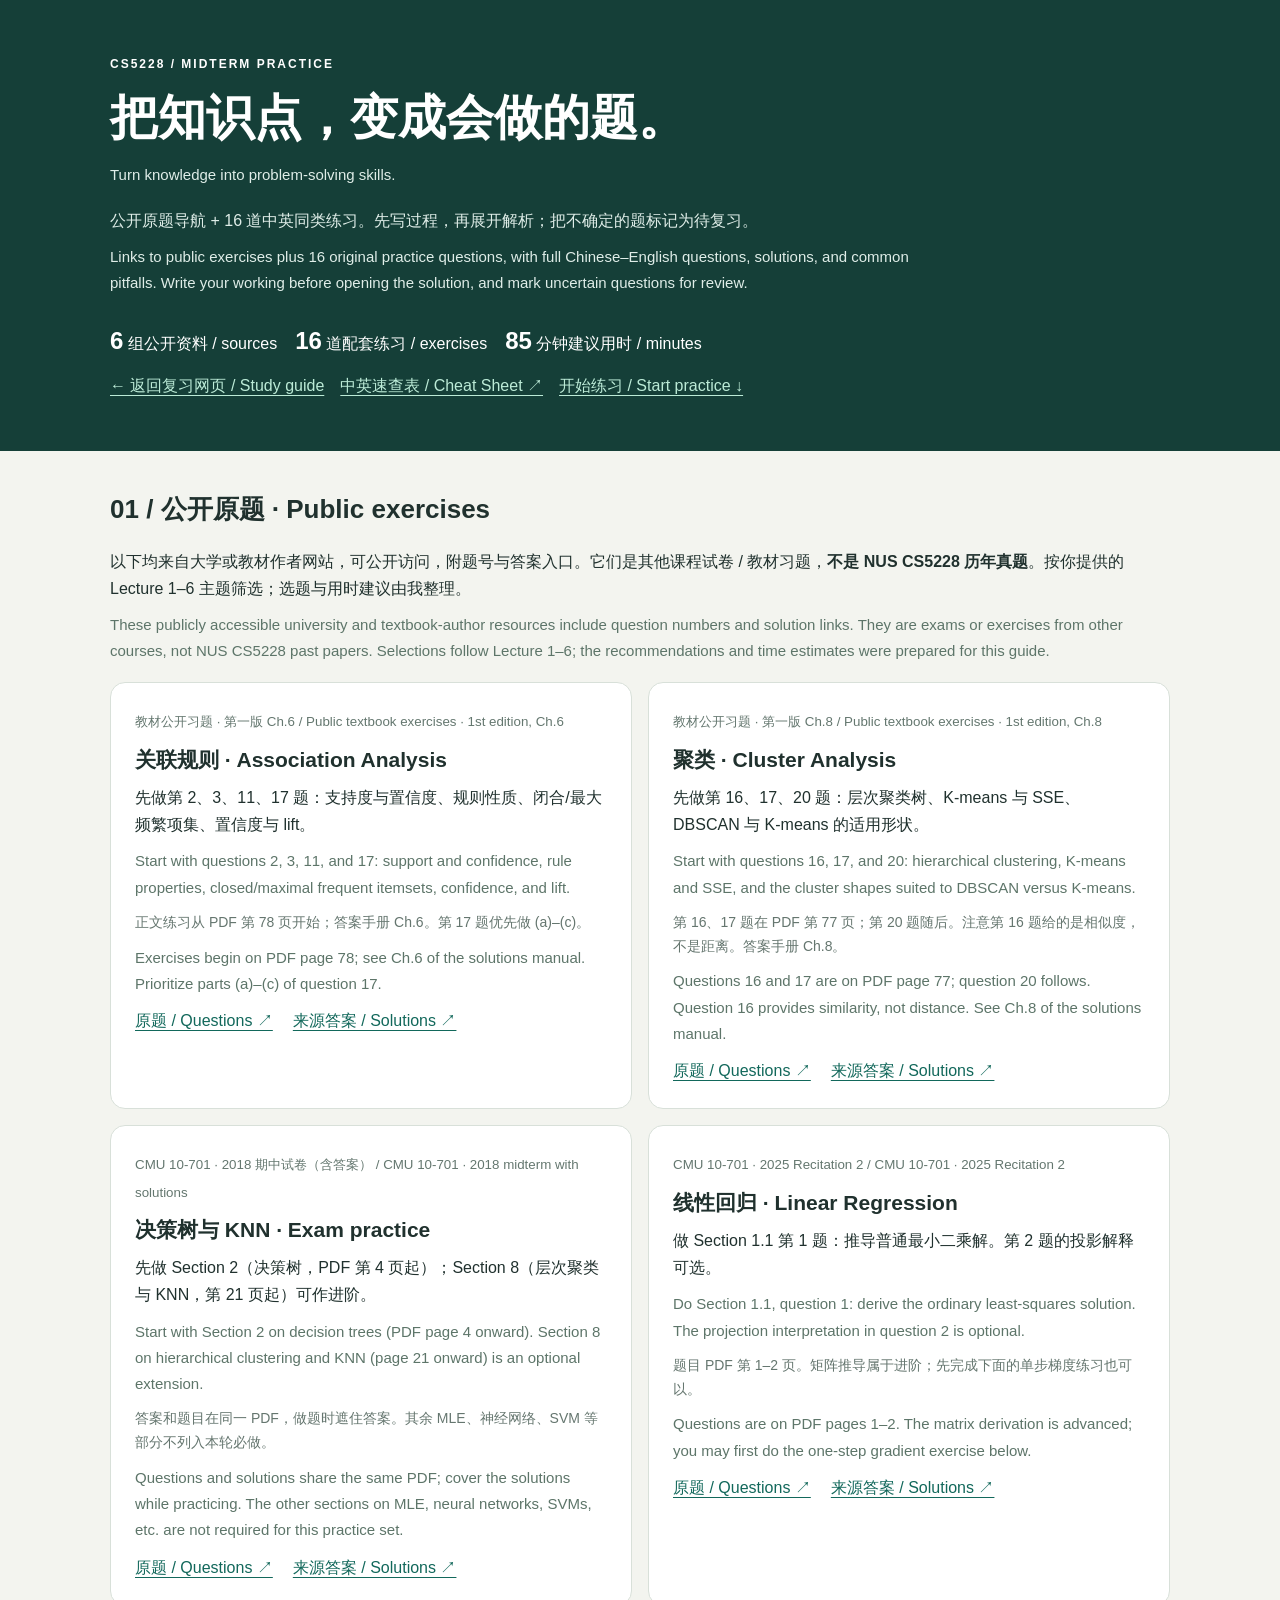
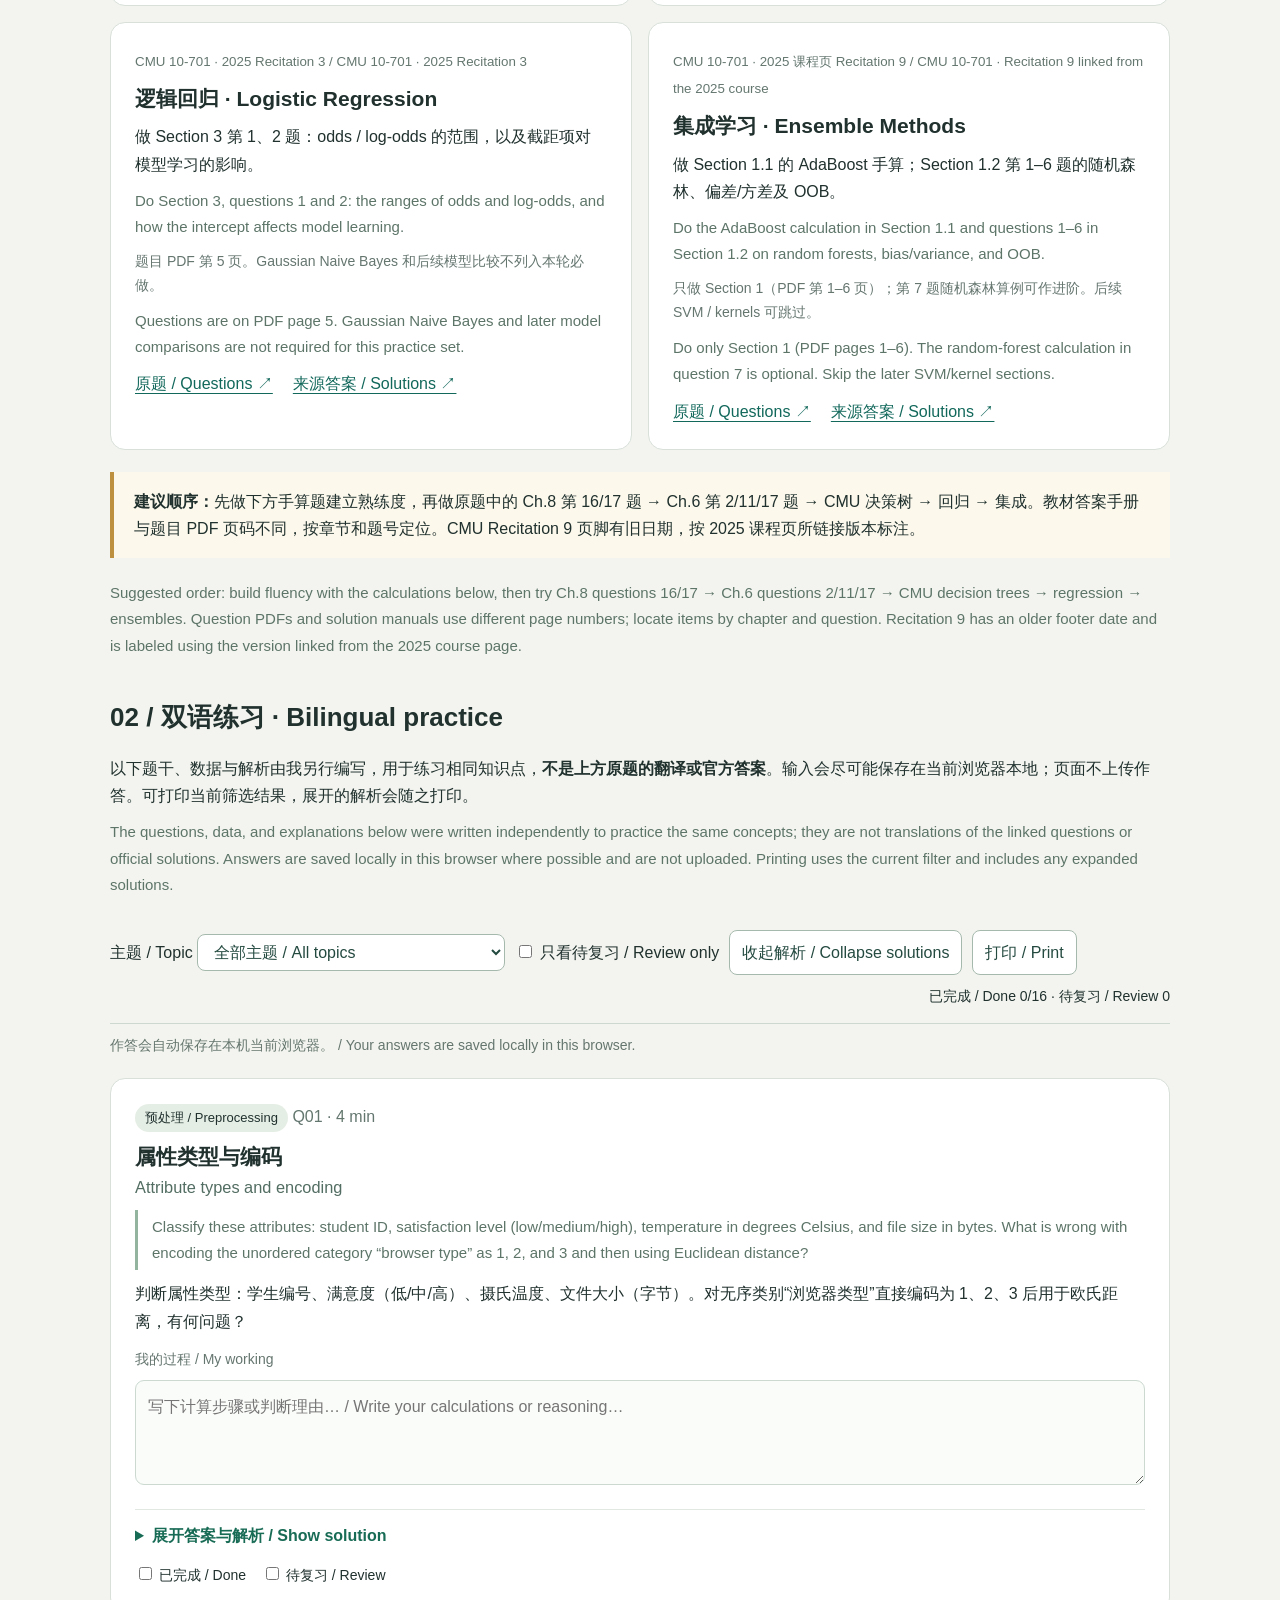
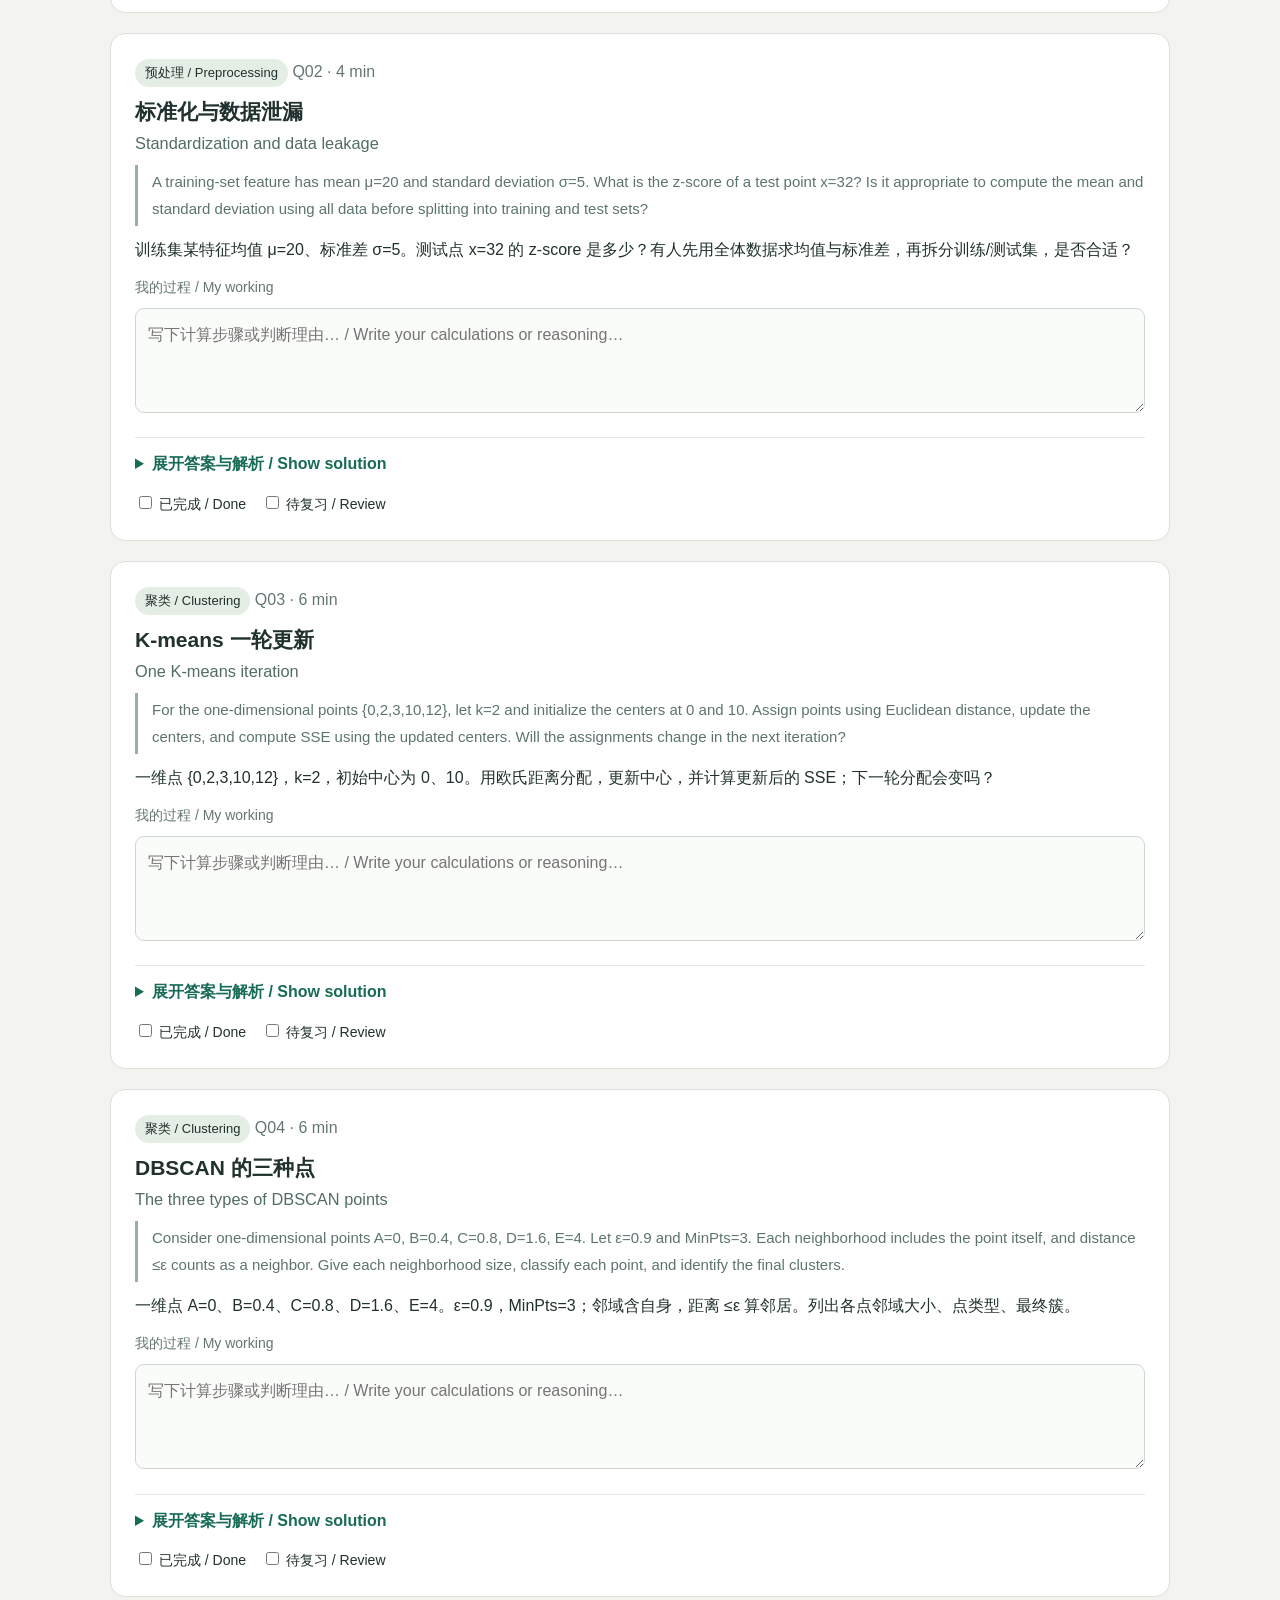
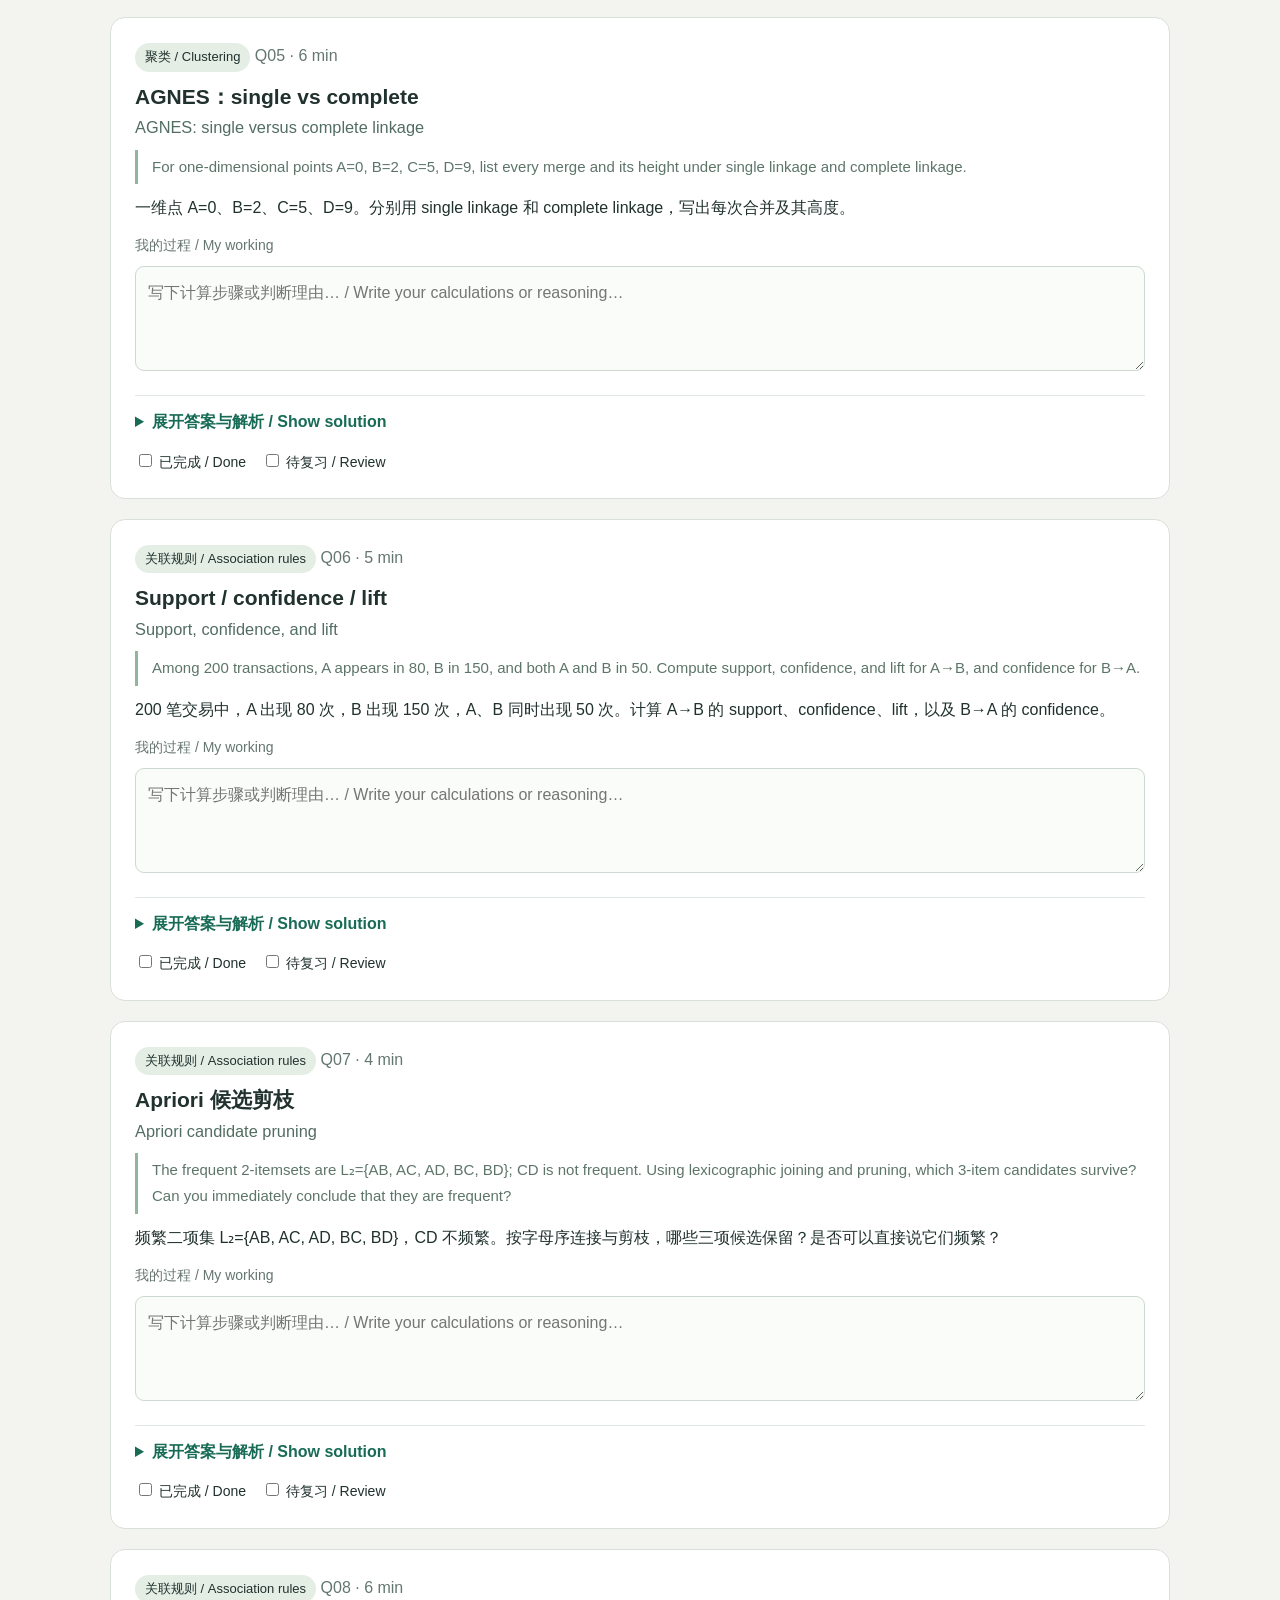
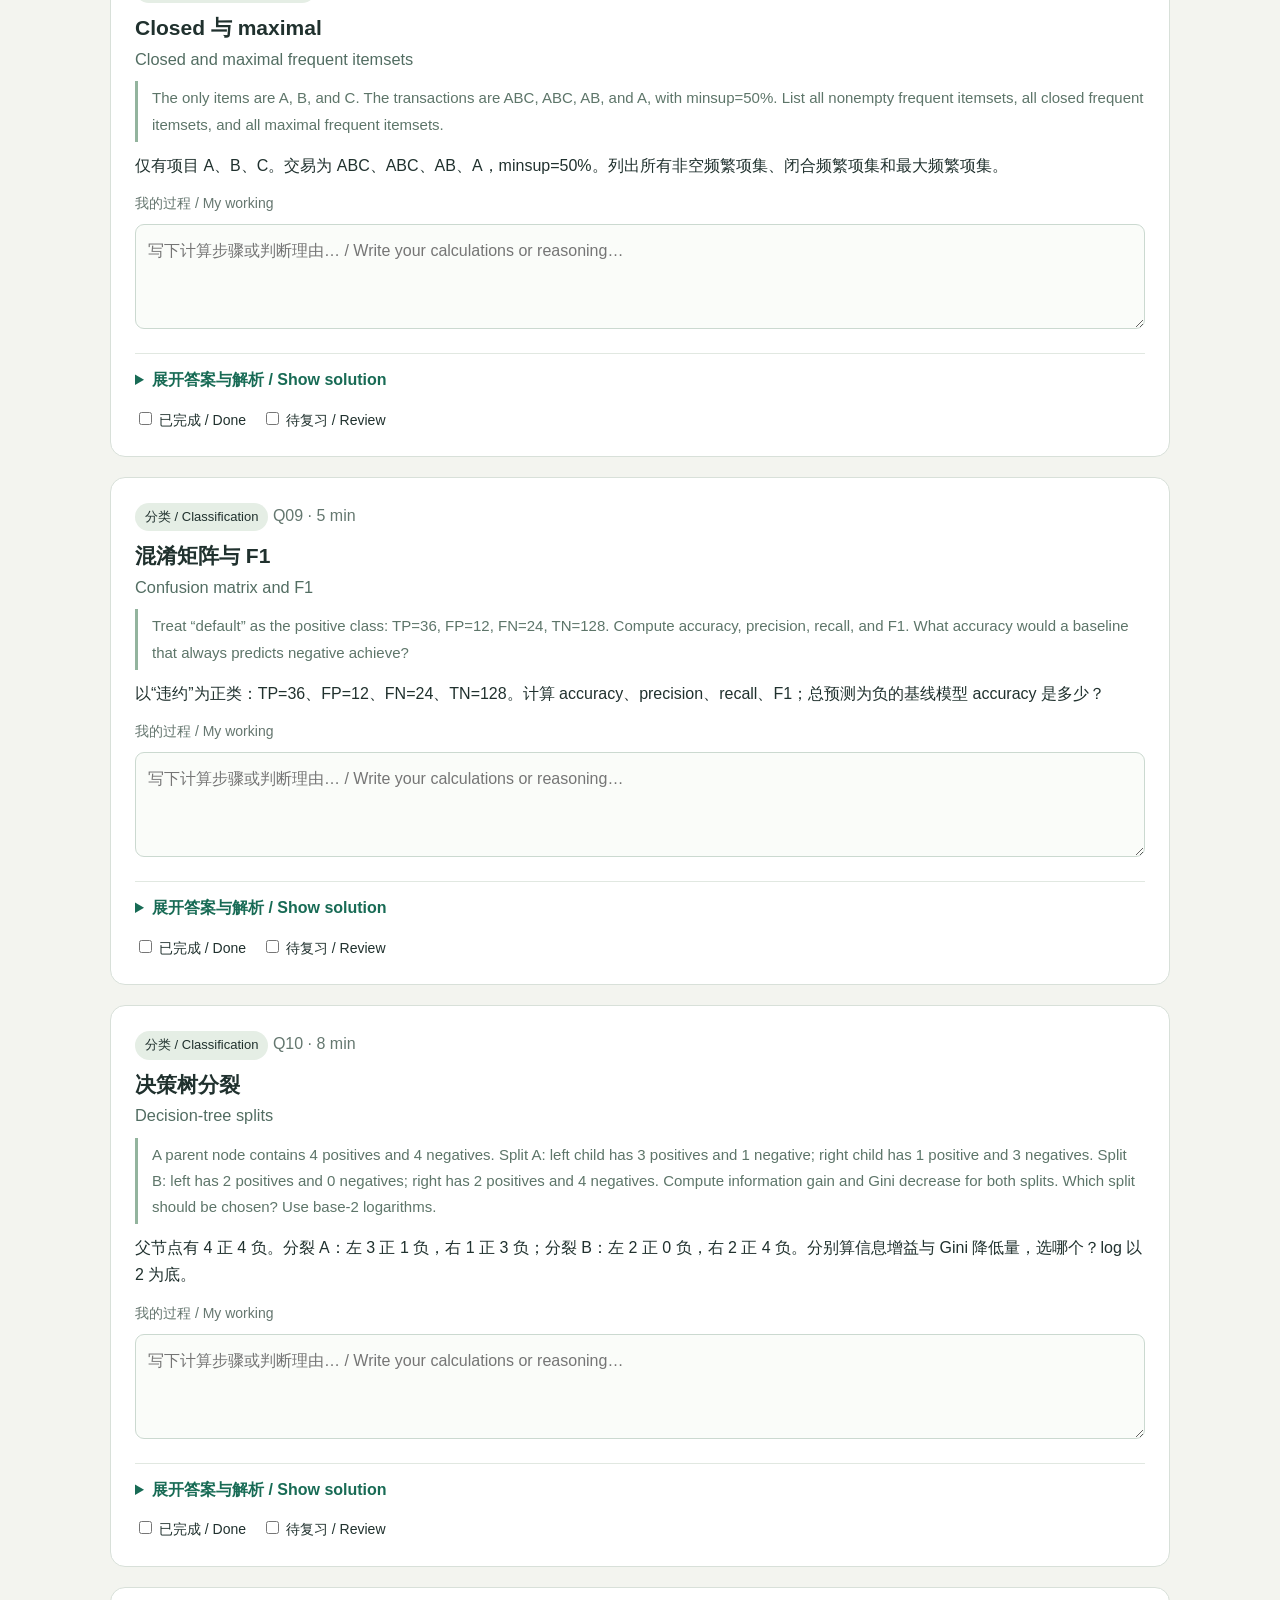
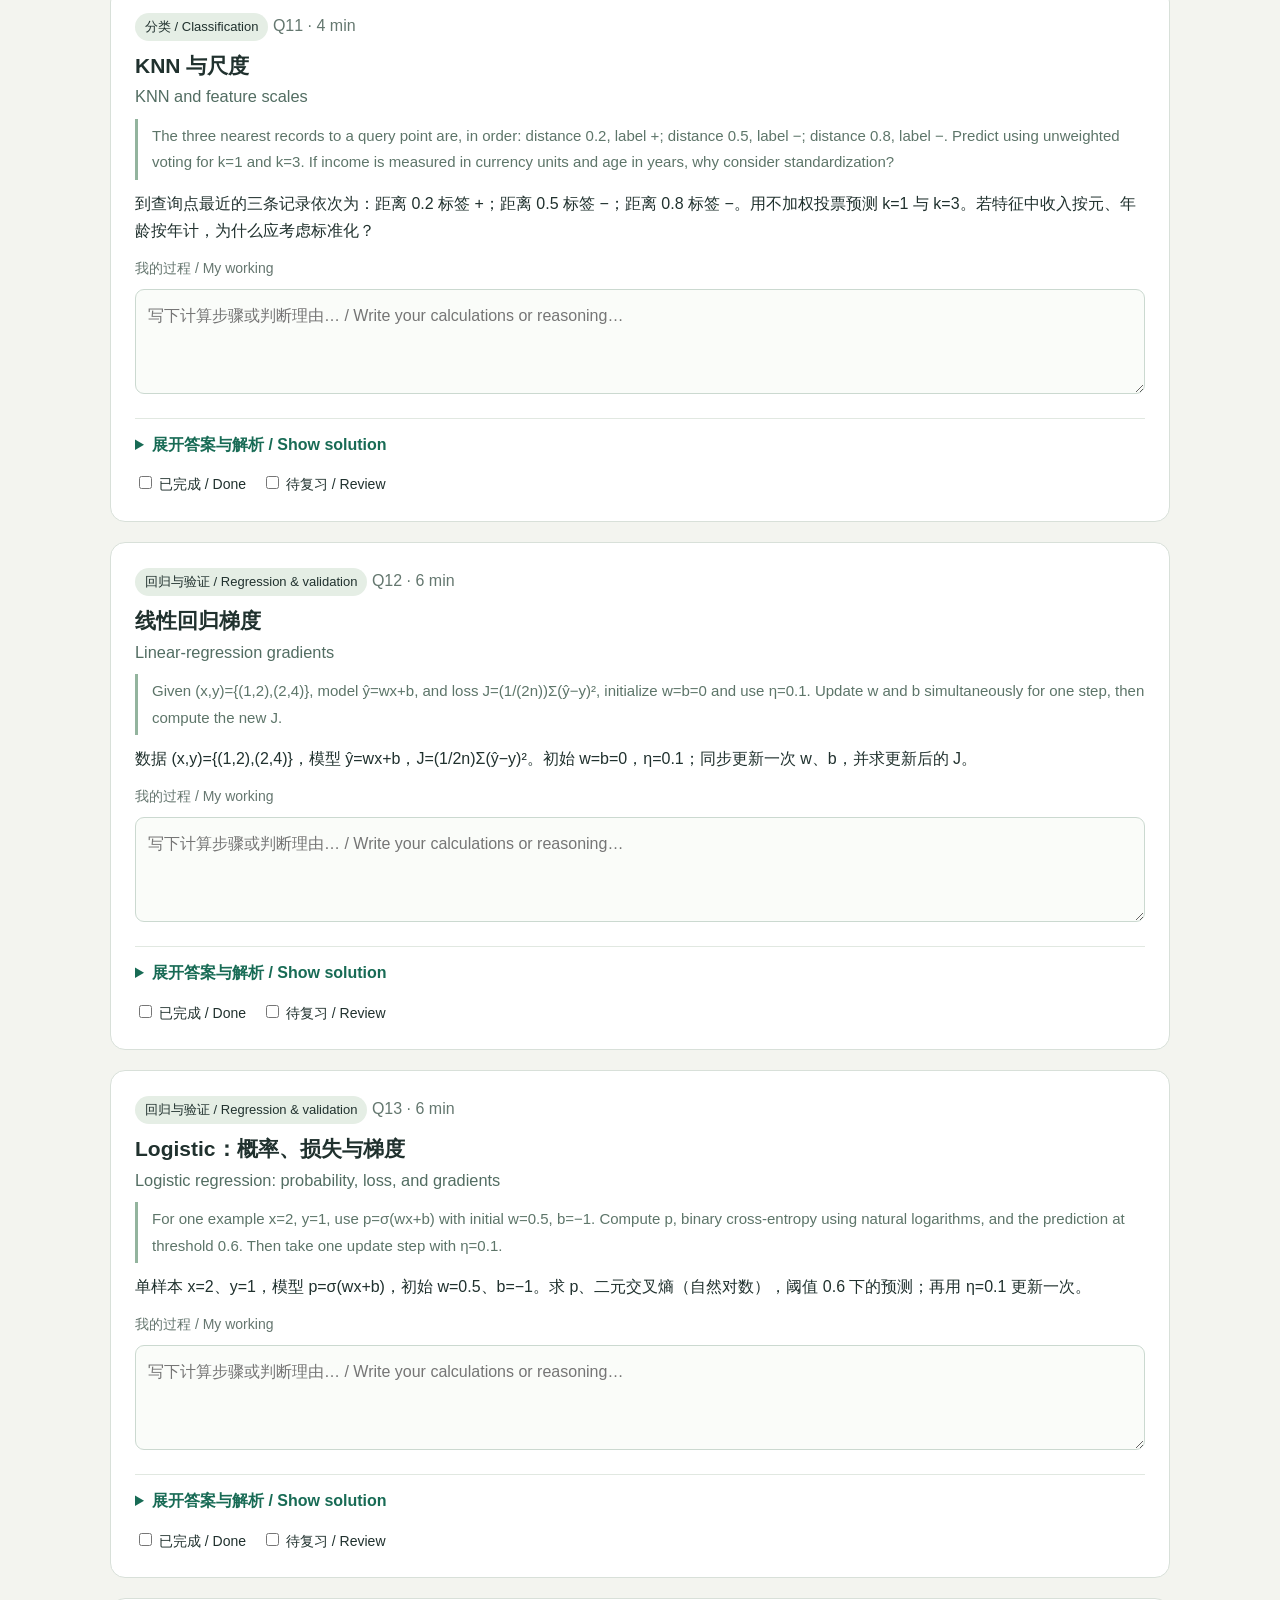
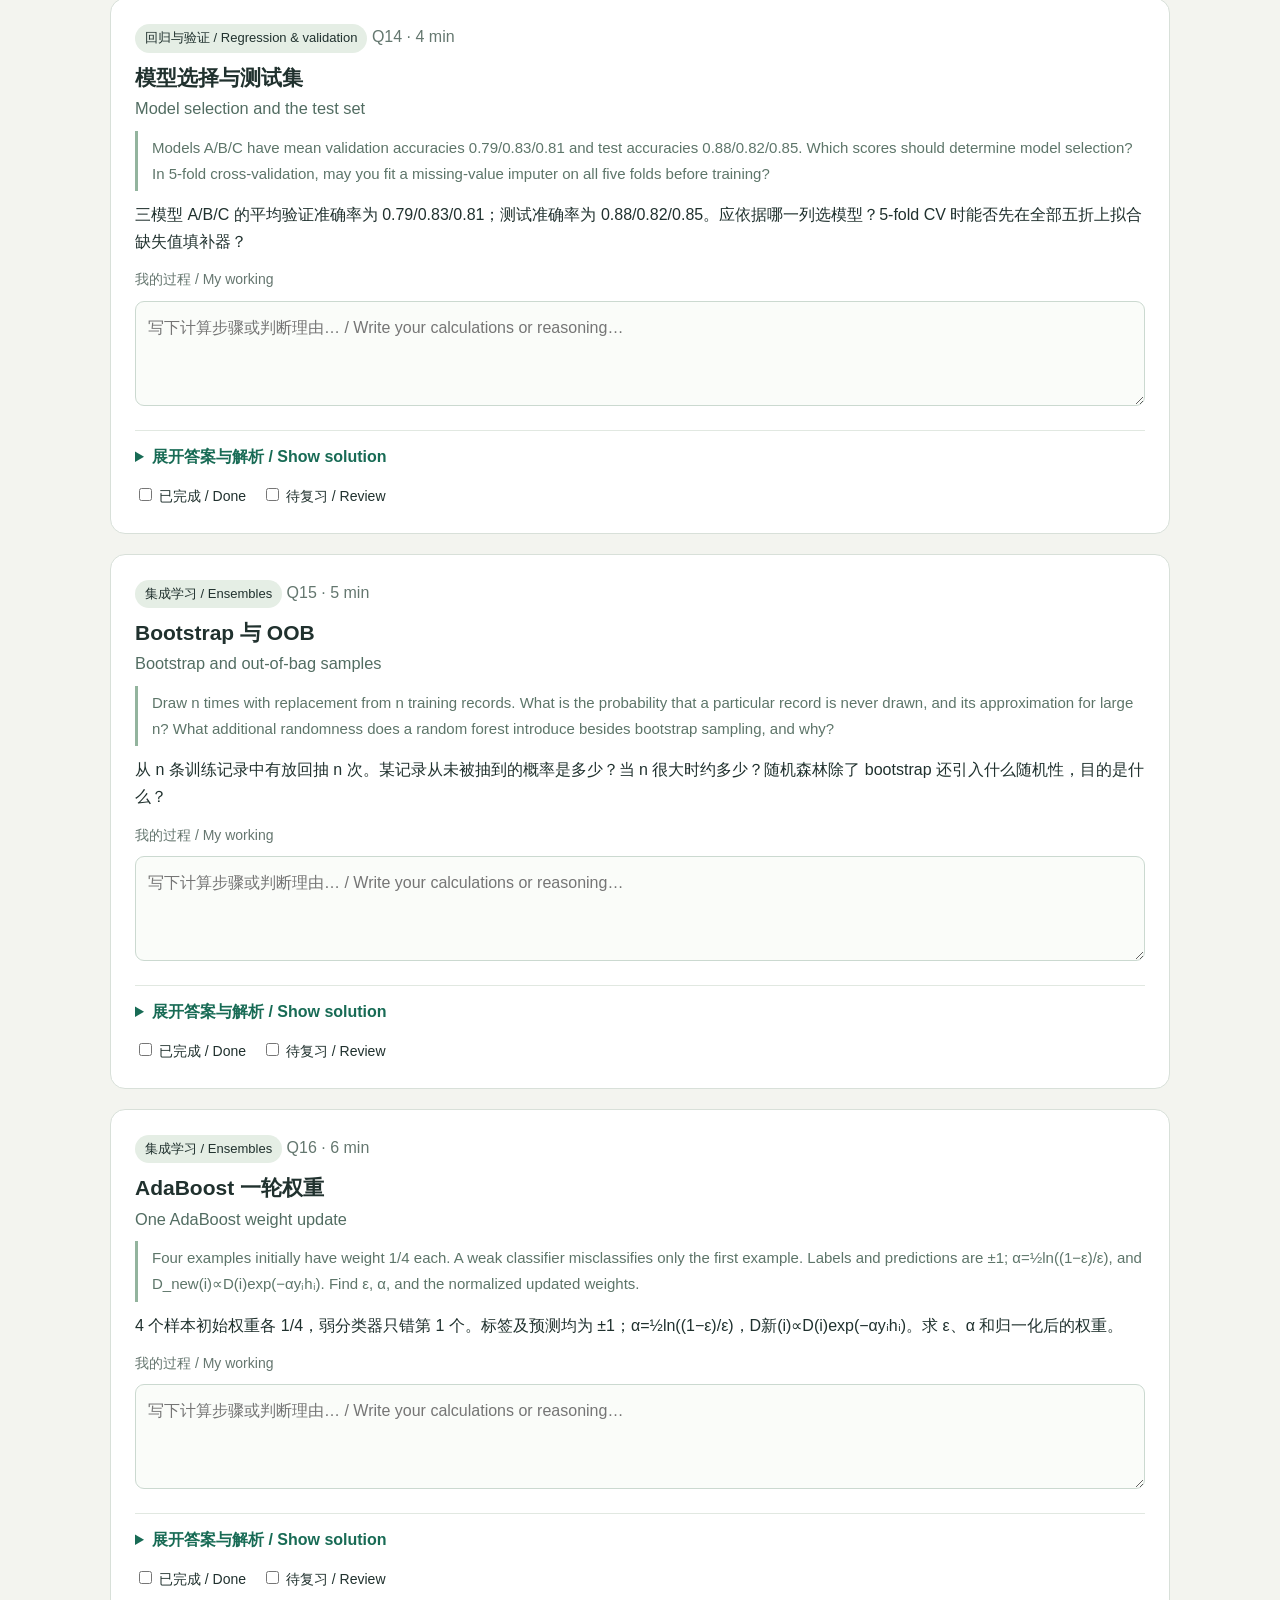
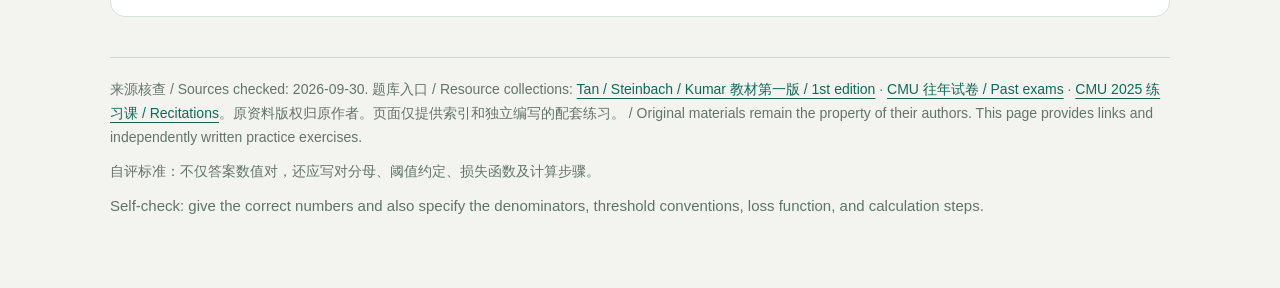
==== commit 395a0d5a: "Add full Chinese-English practice and solutions" ====
--- a/cs5228-practice.html
+++ b/cs5228-practice.html
@@ -1,7 +1,7 @@
-<!doctype html><html lang="zh-CN"><meta charset="utf-8"><meta name="viewport" content="width=device-width,initial-scale=1"><title>CS5228 · 中英练习与公开原题</title><style>*{box-sizing:border-box}html{scroll-behavior:smooth}body{margin:0;background:#f3f4ef;color:#20312e;font:16px/1.7 -apple-system,BlinkMacSystemFont,"PingFang SC","Microsoft YaHei",sans-serif}a{color:#12685b;text-underline-offset:4px}header{background:#153f38;color:white;padding:54px max(24px,calc((100vw - 1060px)/2)) 42px}header a{color:#bcebd7}h1{font-size:clamp(30px,5vw,48px);line-height:1.25;margin:14px 0}h2{font-size:26px;margin:36px 0 16px}h3{font-size:21px;line-height:1.4;margin:10px 0}p{margin:10px 0}.eyebrow{letter-spacing:2px;font-size:12px;font-weight:700}.lede{max-width:760px;color:#dfede8}.stats{display:flex;gap:28px;flex-wrap:wrap;margin-top:25px}.stats b{font-size:24px}main{max-width:1100px;margin:auto;padding:0 20px 50px}.sources{display:grid;grid-template-columns:1fr 1fr;gap:16px}.source,.question{background:white;border:1px solid #d8e0d9;border-radius:15px;padding:24px}.source small,.meta{color:#64776f}.links{display:flex;gap:20px}.note{font-size:14px;color:#65766f}.toolbar{position:sticky;top:0;z-index:3;background:#f3f4eff5;backdrop-filter:blur(10px);padding:14px 0;border-bottom:1px solid #cdd8d1;display:flex;gap:10px;align-items:center;flex-wrap:wrap}button,select{font:inherit;background:white;color:#244a40;border:1px solid #a6b9ad;border-radius:8px;padding:8px 12px;cursor:pointer}button:hover{background:#e4eee6}#progress{margin-left:auto;font-size:14px}.question{margin:20px 0;scroll-margin-top:120px}.tag{display:inline-block;background:#e5eee5;padding:3px 10px;font-size:13px;border-radius:20px}.english{color:#5d7569;font-size:15px}textarea{font:inherit;width:100%;min-height:105px;resize:vertical;border:1px solid #cbd9d0;border-radius:9px;padding:12px;background:#fafcf9;margin-top:8px}details{margin-top:16px;border-top:1px solid #e1e8e1;padding-top:12px}summary{cursor:pointer;font-weight:650;color:#186b55}.answer{background:#edf5ed;border-radius:10px;padding:18px;margin-top:12px}.trap{border-left:3px solid #c18c3d;padding:8px 13px;background:#fcf7e8;margin-top:12px;font-size:14px}.mark{display:flex;gap:16px;flex-wrap:wrap;margin-top:15px;font-size:14px}.mark label{cursor:pointer}.foot{margin-top:40px;border-top:1px solid #cbd9d0;padding-top:20px;font-size:14px;color:#62756a}.notice{padding:16px 20px;border-left:4px solid #bc903f;background:#fcf8ec;margin:22px 0}.empty{display:none;padding:30px;text-align:center}.question[hidden]{display:none}button:focus-visible,a:focus-visible,summary:focus-visible{outline:3px solid #cb9c3c;outline-offset:4px}@media(max-width:650px){.sources{grid-template-columns:1fr}header{padding:32px 22px}.question,.source{padding:19px}#progress{width:100%;margin:0}}@media print{@page{size:A4;margin:16mm}body{background:white;font-size:11pt}header{background:white;color:#20312e;padding:0}.lede{color:inherit}header a,.toolbar,.no-print{display:none}.sources{display:block}.source{margin:10px 0;break-inside:avoid}.question{break-inside:avoid;border-radius:0}textarea{height:90px;min-height:90px}details:not([open]){display:none}.mark{display:none}main{padding:0}.stats{margin:8px 0}h1{font-size:26pt}.question[hidden]{display:none}}</style><header><div class="eyebrow">CS5228 / MIDTERM PRACTICE</div><h1>把知识点，变成会做的题。</h1><p class="lede">公开原题导航 + 16 道中英同类练习。先写过程，再展开解析；把不确定的题标记为待复习。</p><div class="stats"><span><b>6</b> 组公开资料</span><span><b>16</b> 道配套练习</span><span><b>85</b> 分钟建议用时</span></div><p><a href="cs5228-study.html">← 返回复习网页</a>　<a href="cs5228-study.html#cheat-sheet">中英 Cheat Sheet ↗</a>　<a href="#practice">直接开始练习 ↓</a></p></header><main><h2>01 / 网上找到的原题</h2><p>以下均来自大学或教材作者网站，可公开访问，附题号与答案入口。它们是其他课程试卷 / 教材习题，<b>不是 NUS CS5228 历年真题</b>。按你提供的 Lecture 1–6 主题筛选；选题与用时建议由我整理。</p><div class="sources"><article class="source"><small>教材公开习题 · 第一版 Ch.6</small><h3>关联规则 · Association Analysis</h3><p>先做第 2、3、11、17 题：支持度与置信度、规则性质、闭合/最大频繁项集、置信度与 lift。</p><p class="note">正文练习从 PDF 第 78 页开始；答案手册 Ch.6。第 17 题优先做 (a)–(c)。</p><div class="links"><a href="https://www-users.cse.umn.edu/~kumar/dmbook/ch6.pdf#page=78" target="_blank" rel="noopener">打开原题 ↗</a><a href="https://www-users.cse.umn.edu/~kumar001/dmbook/sol.pdf#page=75" target="_blank" rel="noopener">查看来源答案 ↗</a></div></article><article class="source"><small>教材公开习题 · 第一版 Ch.8</small><h3>聚类 · Cluster Analysis</h3><p>先做第 16、17、20 题：层次聚类树、K-means 与 SSE、DBSCAN 与 K-means 的适用形状。</p><p class="note">第 16、17 题在 PDF 第 77 页；第 20 题随后。注意第 16 题给的是相似度，不是距离。答案手册 Ch.8。</p><div class="links"><a href="https://www-users.cse.umn.edu/~kumar001/dmbook/ch8.pdf#page=77" target="_blank" rel="noopener">打开原题 ↗</a><a href="https://www-users.cse.umn.edu/~kumar001/dmbook/sol.pdf#page=129" target="_blank" rel="noopener">查看来源答案 ↗</a></div></article><article class="source"><small>CMU 10-701 · 2018 期中试卷（含答案）</small><h3>决策树与 KNN · Exam practice</h3><p>先做 Section 2（决策树，PDF 第 4 页起）；Section 8（层次聚类与 KNN，第 21 页起）可作进阶。</p><p class="note">答案和题目在同一 PDF，做题时遮住答案。其余 MLE、神经网络、SVM 等部分不列入本轮必做。</p><div class="links"><a href="https://www.cs.cmu.edu/~epxing/Class/10701-20/exams/701-M-F18.pdf#page=4" target="_blank" rel="noopener">打开原题 ↗</a><a href="https://www.cs.cmu.edu/~epxing/Class/10701-20/exams/701-M-F18.pdf#page=4" target="_blank" rel="noopener">查看来源答案 ↗</a></div></article><article class="source"><small>CMU 10-701 · 2025 Recitation 2</small><h3>线性回归 · Linear Regression</h3><p>做 Section 1.1 第 1 题：推导普通最小二乘解。第 2 题的投影解释可选。</p><p class="note">题目 PDF 第 1–2 页。矩阵推导属于进阶；先完成下面的单步梯度练习也可以。</p><div class="links"><a href="https://www.cs.cmu.edu/~10701-f25/recs/rec2.pdf" target="_blank" rel="noopener">打开原题 ↗</a><a href="https://www.cs.cmu.edu/~10701-f25/recs/rec2_sol.pdf" target="_blank" rel="noopener">查看来源答案 ↗</a></div></article><article class="source"><small>CMU 10-701 · 2025 Recitation 3</small><h3>逻辑回归 · Logistic Regression</h3><p>做 Section 3 第 1、2 题：odds / log-odds 的范围，以及截距项对模型学习的影响。</p><p class="note">题目 PDF 第 5 页。Gaussian Naive Bayes 和后续模型比较不列入本轮必做。</p><div class="links"><a href="https://www.cs.cmu.edu/~10701-f25/recs/rec3.pdf#page=5" target="_blank" rel="noopener">打开原题 ↗</a><a href="https://www.cs.cmu.edu/~10701-f25/recs/rec3_sol.pdf" target="_blank" rel="noopener">查看来源答案 ↗</a></div></article><article class="source"><small>CMU 10-701 · 2025 课程页 Recitation 9</small><h3>集成学习 · Ensemble Methods</h3><p>做 Section 1.1 的 AdaBoost 手算；Section 1.2 第 1–6 题的随机森林、偏差/方差及 OOB。</p><p class="note">只做 Section 1（PDF 第 1–6 页）；第 7 题随机森林算例可作进阶。后续 SVM / kernels 可跳过。</p><div class="links"><a href="https://www.cs.cmu.edu/~10701-f25/recs/rec9.pdf" target="_blank" rel="noopener">打开原题 ↗</a><a href="https://www.cs.cmu.edu/~10701-f25/recs/rec9_sol.pdf" target="_blank" rel="noopener">查看来源答案 ↗</a></div></article></div><div class="notice"><b>建议顺序：</b>先做下方手算题建立熟练度，再做原题中的 Ch.8 第 16/17 题 → Ch.6 第 2/11/17 题 → CMU 决策树 → 回归 → 集成。教材答案手册与题目 PDF 页码不同，按章节和题号定位。CMU Recitation 9 页脚有旧日期，按 2025 课程页所链接版本标注。</div><h2 id="practice">02 / 配套中英练习</h2><p>以下题干、数据与解析由我另行编写，用于练习相同知识点，<b>不是上方原题的翻译或官方答案</b>。输入会尽可能保存在当前浏览器本地；页面不上传作答。可打印当前筛选结果，展开的解析会随之打印。</p><div class="toolbar"><label>主题 <select id="topic"><option value="all">全部主题</option><option>预处理</option><option>聚类</option><option>关联规则</option><option>分类</option><option>回归与验证</option><option>集成学习</option></select></label><label><input id="reviewOnly" type="checkbox"> 只看待复习</label><button id="hide">收起解析</button><button id="print">打印</button><span id="progress" aria-live="polite"></span></div><p id="saveStatus" class="note no-print">作答会自动保存在本机当前浏览器。</p><div id="questions"><article class="question" id="q1" data-topic="预处理"><span class="tag">预处理</span> <span class="meta">Q01 · 4 min</span><h3>属性类型与编码</h3><p class="english" lang="en">Classify the attributes and choose an encoding for an unordered category.</p><p>判断属性类型：学生编号、满意度（低/中/高）、摄氏温度、文件大小（字节）。对无序类别“浏览器类型”直接编码为 1、2、3 后用于欧氏距离，有何问题？</p><label for="a1" class="note">我的过程 / My working</label><textarea id="a1" placeholder="写下计算步骤或判断理由…"></textarea><details><summary>展开答案与解析 / Show solution</summary><div class="answer">学生编号：nominal；满意度：ordinal；摄氏温度：interval；文件大小：ratio。无序类别的数字编码会引入不存在的大小和间距，可用 one-hot。Ordinal 编码也不自动意味着等级之间距离相等。</div><div class="trap"><b>易错点 / Watch out：</b>数字外观不等于数值属性；区间尺度的零点可以任意。</div></details><div class="mark"><label><input type="checkbox" id="done1" data-kind="done"> 已完成</label><label><input type="checkbox" id="review1" data-kind="review"> 待复习</label></div></article><article class="question" id="q2" data-topic="预处理"><span class="tag">预处理</span> <span class="meta">Q02 · 4 min</span><h3>标准化与数据泄漏</h3><p class="english" lang="en">Compute a z-score and fix a preprocessing pipeline.</p><p>训练集某特征均值 μ=20、标准差 σ=5。测试点 x=32 的 z-score 是多少？有人先用全体数据求均值与标准差，再拆分训练/测试集，是否合适？</p><label for="a2" class="note">我的过程 / My working</label><textarea id="a2" placeholder="写下计算步骤或判断理由…"></textarea><details><summary>展开答案与解析 / Show solution</summary><div class="answer">z=(32−20)/5=2.4。应先划分数据，再只用训练集拟合标准化参数，固定后变换验证/测试集。交叉验证中也要在每个训练折内部拟合预处理。</div><div class="trap"><b>易错点 / Watch out：</b>即使没有使用测试标签，使用测试分布拟合预处理仍会泄漏信息。</div></details><div class="mark"><label><input type="checkbox" id="done2" data-kind="done"> 已完成</label><label><input type="checkbox" id="review2" data-kind="review"> 待复习</label></div></article><article class="question" id="q3" data-topic="聚类"><span class="tag">聚类</span> <span class="meta">Q03 · 6 min</span><h3>K-means 一轮更新</h3><p class="english" lang="en">Run one assignment/update iteration and compute SSE.</p><p>一维点 {0,2,3,10,12}，k=2，初始中心为 0、10。用欧氏距离分配，更新中心，并计算更新后的 SSE；下一轮分配会变吗？</p><label for="a3" class="note">我的过程 / My working</label><textarea id="a3" placeholder="写下计算步骤或判断理由…"></textarea><details><summary>展开答案与解析 / Show solution</summary><div class="answer">分簇 C₁={0,2,3}，C₂={10,12}；新中心 5/3、11。SSE=(25+1+16)/9+1+1=20/3≈6.667。新分界点为 (5/3+11)/2=19/3≈6.333，分配不变，已达到稳定分配。</div><div class="trap"><b>易错点 / Watch out：</b>SSE 使用平方距离；计算时明确用更新前还是更新后的中心。</div></details><div class="mark"><label><input type="checkbox" id="done3" data-kind="done"> 已完成</label><label><input type="checkbox" id="review3" data-kind="review"> 待复习</label></div></article><article class="question" id="q4" data-topic="聚类"><span class="tag">聚类</span> <span class="meta">Q04 · 6 min</span><h3>DBSCAN 的三种点</h3><p class="english" lang="en">Identify core, border, and noise points.</p><p>一维点 A=0、B=0.4、C=0.8、D=1.6、E=4。ε=0.9，MinPts=3；邻域含自身，距离 ≤ε 算邻居。列出各点邻域大小、点类型、最终簇。</p><label for="a4" class="note">我的过程 / My working</label><textarea id="a4" placeholder="写下计算步骤或判断理由…"></textarea><details><summary>展开答案与解析 / Show solution</summary><div class="answer">邻域大小 A:3，B:3，C:4，D:2，E:1。A/B/C 是 core，D 是 border（在核心点 C 的邻域内），E 是 noise。唯一簇为 {A,B,C,D}。</div><div class="trap"><b>易错点 / Watch out：</b>边界点不必达到 MinPts；本题已规定计入自身，不要混用另一种约定。</div></details><div class="mark"><label><input type="checkbox" id="done4" data-kind="done"> 已完成</label><label><input type="checkbox" id="review4" data-kind="review"> 待复习</label></div></article><article class="question" id="q5" data-topic="聚类"><span class="tag">聚类</span> <span class="meta">Q05 · 6 min</span><h3>AGNES：single vs complete</h3><p class="english" lang="en">Build two dendrograms using different linkages.</p><p>一维点 A=0、B=2、C=5、D=9。分别用 single linkage 和 complete linkage，写出每次合并及其高度。</p><label for="a5" class="note">我的过程 / My working</label><textarea id="a5" placeholder="写下计算步骤或判断理由…"></textarea><details><summary>展开答案与解析 / Show solution</summary><div class="answer">两者先在距离 2 合并 A、B。Single：距离 3 合并 {A,B} 与 C，再在 4 合并 D。Complete：{A,B} 到 C 的距离是 5，而 C 到 D 是 4，因此第二步在 4 合并 C、D，最后在 9 合并 {A,B} 与 {C,D}。</div><div class="trap"><b>易错点 / Watch out：</b>Single 取跨簇最小距离；complete 取跨簇最大距离。每次合并后重算簇间距离。</div></details><div class="mark"><label><input type="checkbox" id="done5" data-kind="done"> 已完成</label><label><input type="checkbox" id="review5" data-kind="review"> 待复习</label></div></article><article class="question" id="q6" data-topic="关联规则"><span class="tag">关联规则</span> <span class="meta">Q06 · 5 min</span><h3>Support / confidence / lift</h3><p class="english" lang="en">Compute rule metrics in both directions.</p><p>200 笔交易中，A 出现 80 次，B 出现 150 次，A、B 同时出现 50 次。计算 A→B 的 support、confidence、lift，以及 B→A 的 confidence。</p><label for="a6" class="note">我的过程 / My working</label><textarea id="a6" placeholder="写下计算步骤或判断理由…"></textarea><details><summary>展开答案与解析 / Show solution</summary><div class="answer">support=50/200=0.25；confidence(A→B)=50/80=0.625；lift=0.625/(150/200)=5/6≈0.833；confidence(B→A)=50/150=1/3。Lift&lt;1，说明本数据中 A 的出现与 B 呈负向关联，不能由 62.5% 的置信度断言正向关联。</div><div class="trap"><b>易错点 / Watch out：</b>规则的 support 是交集占全部交易的比例；confidence 的分母是前件。</div></details><div class="mark"><label><input type="checkbox" id="done6" data-kind="done"> 已完成</label><label><input type="checkbox" id="review6" data-kind="review"> 待复习</label></div></article><article class="question" id="q7" data-topic="关联规则"><span class="tag">关联规则</span> <span class="meta">Q07 · 4 min</span><h3>Apriori 候选剪枝</h3><p class="english" lang="en">Generate and prune 3-item candidates.</p><p>频繁二项集 L₂={AB, AC, AD, BC, BD}，CD 不频繁。按字母序连接与剪枝，哪些三项候选保留？是否可以直接说它们频繁？</p><label for="a7" class="note">我的过程 / My working</label><textarea id="a7" placeholder="写下计算步骤或判断理由…"></textarea><details><summary>展开答案与解析 / Show solution</summary><div class="answer">连接可产生 ABC、ABD、ACD；ACD 因 CD 不频繁被剪掉。最终保留 ABC、ABD。BCD 同样因 CD 不频繁不可能频繁。保留下来的候选还必须扫描交易、计算支持度，才能确定是否频繁。</div><div class="trap"><b>易错点 / Watch out：</b>所有子集频繁只是必要条件，不是充分条件。</div></details><div class="mark"><label><input type="checkbox" id="done7" data-kind="done"> 已完成</label><label><input type="checkbox" id="review7" data-kind="review"> 待复习</label></div></article><article class="question" id="q8" data-topic="关联规则"><span class="tag">关联规则</span> <span class="meta">Q08 · 6 min</span><h3>Closed 与 maximal</h3><p class="english" lang="en">Find all closed and maximal frequent itemsets.</p><p>仅有项目 A、B、C。交易为 ABC、ABC、AB、A，minsup=50%。列出所有非空频繁项集、闭合频繁项集和最大频繁项集。</p><label for="a8" class="note">我的过程 / My working</label><textarea id="a8" placeholder="写下计算步骤或判断理由…"></textarea><details><summary>展开答案与解析 / Show solution</summary><div class="answer">支持计数：A=4，B=3，C=2，AB=3，AC=2，BC=2，ABC=2；七个都频繁。Closed：A、AB、ABC；maximal：仅 ABC。B 与其真超集 AB 支持度相同，故不 closed；AC、BC、C 与 ABC 支持度相同。</div><div class="trap"><b>易错点 / Watch out：</b>Closed：没有相同支持度的真超集。Maximal：没有任何频繁真超集。</div></details><div class="mark"><label><input type="checkbox" id="done8" data-kind="done"> 已完成</label><label><input type="checkbox" id="review8" data-kind="review"> 待复习</label></div></article><article class="question" id="q9" data-topic="分类"><span class="tag">分类</span> <span class="meta">Q09 · 5 min</span><h3>混淆矩阵与 F1</h3><p class="english" lang="en">Compute evaluation metrics with the stated positive class.</p><p>以“违约”为正类：TP=36、FP=12、FN=24、TN=128。计算 accuracy、precision、recall、F1；总预测为负的基线模型 accuracy 是多少？</p><label for="a9" class="note">我的过程 / My working</label><textarea id="a9" placeholder="写下计算步骤或判断理由…"></textarea><details><summary>展开答案与解析 / Show solution</summary><div class="answer">总数 200。Accuracy=164/200=0.82；precision=36/48=0.75；recall=36/60=0.60；F1=2TP/(2TP+FP+FN)=72/108=2/3≈0.667。全预测负：accuracy=140/200=0.70，但正类 recall=0。</div><div class="trap"><b>易错点 / Watch out：</b>TN 不是实际负类总数；实际负类=TN+FP。</div></details><div class="mark"><label><input type="checkbox" id="done9" data-kind="done"> 已完成</label><label><input type="checkbox" id="review9" data-kind="review"> 待复习</label></div></article><article class="question" id="q10" data-topic="分类"><span class="tag">分类</span> <span class="meta">Q10 · 8 min</span><h3>决策树分裂</h3><p class="english" lang="en">Compare splits using information gain and Gini decrease.</p><p>父节点有 4 正 4 负。分裂 A：左 3 正 1 负，右 1 正 3 负；分裂 B：左 2 正 0 负，右 2 正 4 负。分别算信息增益与 Gini 降低量，选哪个？log 以 2 为底。</p><label for="a10" class="note">我的过程 / My working</label><textarea id="a10" placeholder="写下计算步骤或判断理由…"></textarea><details><summary>展开答案与解析 / Show solution</summary><div class="answer">父熵=1。A：加权子熵 H(3/4)=0.8113，IG=0.1887。B：子熵=(2/8)×0+(6/8)×H(1/3)=0.6887，IG=0.3113，选 B。父 Gini=0.5；A 子 Gini=0.375，降低 0.125；B 子 Gini=(6/8)×4/9=1/3，降低 1/6，仍选 B。</div><div class="trap"><b>易错点 / Watch out：</b>对子节点不纯度按样本数加权，不能直接求简单平均。</div></details><div class="mark"><label><input type="checkbox" id="done10" data-kind="done"> 已完成</label><label><input type="checkbox" id="review10" data-kind="review"> 待复习</label></div></article><article class="question" id="q11" data-topic="分类"><span class="tag">分类</span> <span class="meta">Q11 · 4 min</span><h3>KNN 与尺度</h3><p class="english" lang="en">Predict with k=1 and k=3; explain scaling.</p><p>到查询点最近的三条记录依次为：距离 0.2 标签 +；距离 0.5 标签 −；距离 0.8 标签 −。用不加权投票预测 k=1 与 k=3。若特征中收入按元、年龄按年计，为什么应考虑标准化？</p><label for="a11" class="note">我的过程 / My working</label><textarea id="a11" placeholder="写下计算步骤或判断理由…"></textarea><details><summary>展开答案与解析 / Show solution</summary><div class="answer">1-NN 为 +；3-NN 为 −。距离投票只按数量，不按距离加权。量纲和数值范围会改变欧氏距离各项的贡献，收入可能支配距离；可只用训练集拟合标准化参数。</div><div class="trap"><b>易错点 / Watch out：</b>题目若没有说加权投票，不要自行使用 1/d 权重。</div></details><div class="mark"><label><input type="checkbox" id="done11" data-kind="done"> 已完成</label><label><input type="checkbox" id="review11" data-kind="review"> 待复习</label></div></article><article class="question" id="q12" data-topic="回归与验证"><span class="tag">回归与验证</span> <span class="meta">Q12 · 6 min</span><h3>线性回归梯度</h3><p class="english" lang="en">Take one batch gradient descent step.</p><p>数据 (x,y)={(1,2),(2,4)}，模型 ŷ=wx+b，J=(1/2n)Σ(ŷ−y)²。初始 w=b=0，η=0.1；同步更新一次 w、b，并求更新后的 J。</p><label for="a12" class="note">我的过程 / My working</label><textarea id="a12" placeholder="写下计算步骤或判断理由…"></textarea><details><summary>展开答案与解析 / Show solution</summary><div class="answer">∂J/∂w=(−2×1−4×2)/2=−5；∂J/∂b=(−2−4)/2=−3。w新=0.5，b新=0.3。新预测 0.8、1.3；J=(1.44+7.29)/4=2.1825。</div><div class="trap"><b>易错点 / Watch out：</b>必须根据同一组旧参数求全部梯度；损失中的 1/2n 决定是否出现系数 2。</div></details><div class="mark"><label><input type="checkbox" id="done12" data-kind="done"> 已完成</label><label><input type="checkbox" id="review12" data-kind="review"> 待复习</label></div></article><article class="question" id="q13" data-topic="回归与验证"><span class="tag">回归与验证</span> <span class="meta">Q13 · 6 min</span><h3>Logistic：概率、损失与梯度</h3><p class="english" lang="en">Compute probability, cross-entropy, and one SGD step.</p><p>单样本 x=2、y=1，模型 p=σ(wx+b)，初始 w=0.5、b=−1。求 p、二元交叉熵（自然对数），阈值 0.6 下的预测；再用 η=0.1 更新一次。</p><label for="a13" class="note">我的过程 / My working</label><textarea id="a13" placeholder="写下计算步骤或判断理由…"></textarea><details><summary>展开答案与解析 / Show solution</summary><div class="answer">z=0，p=0.5；loss=−ln(0.5)=0.6931。阈值 0.6 下预测为 0。∂L/∂w=(p−y)x=−1，∂L/∂b=p−y=−0.5，因此 w新=0.6，b新=−0.95。新 z=0.25，p≈0.5622，仍未达到阈值。</div><div class="trap"><b>易错点 / Watch out：</b>概率、离散预测和损失是三件事；损失不依赖你选择的分类阈值。</div></details><div class="mark"><label><input type="checkbox" id="done13" data-kind="done"> 已完成</label><label><input type="checkbox" id="review13" data-kind="review"> 待复习</label></div></article><article class="question" id="q14" data-topic="回归与验证"><span class="tag">回归与验证</span> <span class="meta">Q14 · 4 min</span><h3>模型选择与测试集</h3><p class="english" lang="en">Choose a model without leaking the test set.</p><p>三模型 A/B/C 的平均验证准确率为 0.79/0.83/0.81；测试准确率为 0.88/0.82/0.85。应依据哪一列选模型？5-fold CV 时能否先在全部五折上拟合缺失值填补器？</p><label for="a14" class="note">我的过程 / My working</label><textarea id="a14" placeholder="写下计算步骤或判断理由…"></textarea><details><summary>展开答案与解析 / Show solution</summary><div class="answer">按验证结果选择 B。测试集只在最终方案确定后用于评估，不能根据测试分数改选 A。每个 CV 训练折内部独立拟合填补器及其他预处理，再应用于该轮验证折。最终可在全部开发数据上重新拟合已选方案。</div><div class="trap"><b>易错点 / Watch out：</b>多次查看测试成绩并据此改模型，会让测试集变成验证集。</div></details><div class="mark"><label><input type="checkbox" id="done14" data-kind="done"> 已完成</label><label><input type="checkbox" id="review14" data-kind="review"> 待复习</label></div></article><article class="question" id="q15" data-topic="集成学习"><span class="tag">集成学习</span> <span class="meta">Q15 · 5 min</span><h3>Bootstrap 与 OOB</h3><p class="english" lang="en">Estimate OOB probability and explain feature sampling.</p><p>从 n 条训练记录中有放回抽 n 次。某记录从未被抽到的概率是多少？当 n 很大时约多少？随机森林除了 bootstrap 还引入什么随机性，目的是什么？</p><label for="a15" class="note">我的过程 / My working</label><textarea id="a15" placeholder="写下计算步骤或判断理由…"></textarea><details><summary>展开答案与解析 / Show solution</summary><div class="answer">未抽到概率=(1−1/n)ⁿ，n 大时约 e⁻¹≈0.368。随机森林在节点分裂时随机选候选特征子集，通常能降低树之间的相关性，使集成更有效地降低方差。OOB 预测只使用没见过该样本的树。</div><div class="trap"><b>易错点 / Watch out：</b>Bootstrap 样本大小是 n，但通常不含 n 个不同样本；OOB 不是额外收集的测试集。</div></details><div class="mark"><label><input type="checkbox" id="done15" data-kind="done"> 已完成</label><label><input type="checkbox" id="review15" data-kind="review"> 待复习</label></div></article><article class="question" id="q16" data-topic="集成学习"><span class="tag">集成学习</span> <span class="meta">Q16 · 6 min</span><h3>AdaBoost 一轮权重</h3><p class="english" lang="en">Update normalized sample weights after one weak learner.</p><p>4 个样本初始权重各 1/4，弱分类器只错第 1 个。标签及预测均为 ±1；α=½ln((1−ε)/ε)，D新(i)∝D(i)exp(−αyᵢhᵢ)。求 ε、α 和归一化后的权重。</p><label for="a16" class="note">我的过程 / My working</label><textarea id="a16" placeholder="写下计算步骤或判断理由…"></textarea><details><summary>展开答案与解析 / Show solution</summary><div class="answer">ε=1/4；α=½ln3≈0.5493。错例乘 e^α=√3，对例乘 e^−α=1/√3。归一化常数 Z=√3/4+3/(4√3)=√3/2。新权重为 (1/2,1/6,1/6,1/6)。</div><div class="trap"><b>易错点 / Watch out：</b>先乘权重因子，再对全体样本归一化；错例总权重增大，但并非简单加一个常数。</div></details><div class="mark"><label><input type="checkbox" id="done16" data-kind="done"> 已完成</label><label><input type="checkbox" id="review16" data-kind="review"> 待复习</label></div></article></div><p class="empty" id="empty">此筛选下没有题目。可以切换主题或取消“只看待复习”。</p><footer class="foot">来源核查：2026-09-30。题库入口：<a href="https://www-users.cse.umn.edu/~kumar001/dmbook/firsted.php">Tan / Steinbach / Kumar 教材第一版</a> · <a href="https://www.cs.cmu.edu/~epxing/Class/10701-20/old-exams.html">CMU 往年试卷</a> · <a href="https://www.cs.cmu.edu/~10701-f25/">CMU 2025 练习课</a>。原资料版权归原作者。页面仅提供索引和独立编写的配套练习。<p>自评标准：不仅答案数值对，还应写对分母、阈值约定、损失函数及计算步骤。</p></footer></main><script>
+<!doctype html><html lang="zh-CN"><meta charset="utf-8"><meta name="viewport" content="width=device-width,initial-scale=1"><title>CS5228 · 双语练习 / Bilingual Practice</title><style>*{box-sizing:border-box}html{scroll-behavior:smooth}body{margin:0;background:#f3f4ef;color:#20312e;font:16px/1.7 -apple-system,BlinkMacSystemFont,"PingFang SC","Microsoft YaHei",sans-serif}a{color:#12685b;text-underline-offset:4px}header{background:#153f38;color:white;padding:54px max(24px,calc((100vw - 1060px)/2)) 42px}header a{color:#bcebd7}h1{font-size:clamp(30px,5vw,48px);line-height:1.25;margin:14px 0}h2{font-size:26px;margin:36px 0 16px}h3{font-size:21px;line-height:1.4;margin:10px 0}p{margin:10px 0}.eyebrow{letter-spacing:2px;font-size:12px;font-weight:700}.lede{max-width:760px;color:#dfede8}.stats{display:flex;gap:28px;flex-wrap:wrap;margin-top:25px}.stats b{font-size:24px}main{max-width:1100px;margin:auto;padding:0 20px 50px}.sources{display:grid;grid-template-columns:1fr 1fr;gap:16px}.source,.question{background:white;border:1px solid #d8e0d9;border-radius:15px;padding:24px}.source small,.meta{color:#64776f}.links{display:flex;gap:20px}.note{font-size:14px;color:#65766f}.toolbar{position:sticky;top:0;z-index:3;background:#f3f4eff5;backdrop-filter:blur(10px);padding:14px 0;border-bottom:1px solid #cdd8d1;display:flex;gap:10px;align-items:center;flex-wrap:wrap}button,select{font:inherit;background:white;color:#244a40;border:1px solid #a6b9ad;border-radius:8px;padding:8px 12px;cursor:pointer}button:hover{background:#e4eee6}#progress{margin-left:auto;font-size:14px}.question{margin:20px 0;scroll-margin-top:120px}.tag{display:inline-block;background:#e5eee5;padding:3px 10px;font-size:13px;border-radius:20px}.english{color:#5d7569;font-size:15px}textarea{font:inherit;width:100%;min-height:105px;resize:vertical;border:1px solid #cbd9d0;border-radius:9px;padding:12px;background:#fafcf9;margin-top:8px}details{margin-top:16px;border-top:1px solid #e1e8e1;padding-top:12px}summary{cursor:pointer;font-weight:650;color:#186b55}.answer{background:#edf5ed;border-radius:10px;padding:18px;margin-top:12px}.trap{border-left:3px solid #c18c3d;padding:8px 13px;background:#fcf7e8;margin-top:12px;font-size:14px}.mark{display:flex;gap:16px;flex-wrap:wrap;margin-top:15px;font-size:14px}.mark label{cursor:pointer}.foot{margin-top:40px;border-top:1px solid #cbd9d0;padding-top:20px;font-size:14px;color:#62756a}.notice{padding:16px 20px;border-left:4px solid #bc903f;background:#fcf8ec;margin:22px 0}.empty{display:none;padding:30px;text-align:center}.question[hidden]{display:none}button:focus-visible,a:focus-visible,summary:focus-visible{outline:3px solid #cb9c3c;outline-offset:4px}@media(max-width:650px){.sources{grid-template-columns:1fr}header{padding:32px 22px}.question,.source{padding:19px}#progress{width:100%;margin:0}}@media print{@page{size:A4;margin:16mm}body{background:white;font-size:11pt}header{background:white;color:#20312e;padding:0}.lede{color:inherit}header a,.toolbar,.no-print{display:none}.sources{display:block}.source{margin:10px 0;break-inside:avoid}.question{break-inside:avoid;border-radius:0}textarea{height:90px;min-height:90px}details:not([open]){display:none}.mark{display:none}main{padding:0}.stats{margin:8px 0}h1{font-size:26pt}.question[hidden]{display:none}}.title-en{display:block;font-size:.78em;font-weight:500;line-height:1.5;margin-top:4px;color:#526d62}.english{line-height:1.75;overflow-wrap:anywhere}.answer-en,.trap-en{border-top:1px solid #cbdccd;padding-top:10px;margin-top:12px}.question-en{border-left:3px solid #93b49e;padding:4px 0 4px 14px}.supporting-en{margin-bottom:18px}header .supporting-en{color:#dfede8;max-width:800px}header .stats{gap:18px;flex-wrap:wrap}.links{flex-wrap:wrap;gap:8px 20px}.toolbar{position:static}.mark{gap:10px 16px}.tag{max-width:100%;white-space:normal}@media(max-width:650px){h3{font-size:20px}.toolbar select{max-width:100%}.toolbar label:first-child{width:100%}.toolbar button{font-size:14px}}@media print{.english,.title-en{color:#20312e}.question{break-inside:auto}.question h3,summary{break-after:avoid}.answer,.trap{break-inside:avoid}} </style><header><div class="eyebrow">CS5228 / MIDTERM PRACTICE</div><h1>把知识点，变成会做的题。</h1><p class="english supporting-en" lang="en">Turn knowledge into problem-solving skills.</p><p class="lede">公开原题导航 + 16 道中英同类练习。先写过程，再展开解析；把不确定的题标记为待复习。</p><p class="english supporting-en" lang="en">Links to public exercises plus 16 original practice questions, with full Chinese–English questions, solutions, and common pitfalls. Write your working before opening the solution, and mark uncertain questions for review.</p><div class="stats"><span><b>6</b> 组公开资料 / sources</span><span><b>16</b> 道配套练习 / exercises</span><span><b>85</b> 分钟建议用时 / minutes</span></div><p><a href="cs5228-study.html">← 返回复习网页 / Study guide</a>　<a href="cs5228-study.html#cheat-sheet">中英速查表 / Cheat Sheet ↗</a>　<a href="#practice">开始练习 / Start practice ↓</a></p></header><main><h2>01 / 公开原题 · Public exercises</h2><p>以下均来自大学或教材作者网站，可公开访问，附题号与答案入口。它们是其他课程试卷 / 教材习题，<b>不是 NUS CS5228 历年真题</b>。按你提供的 Lecture 1–6 主题筛选；选题与用时建议由我整理。</p><p class="english supporting-en" lang="en">These publicly accessible university and textbook-author resources include question numbers and solution links. They are exams or exercises from other courses, not NUS CS5228 past papers. Selections follow Lecture 1–6; the recommendations and time estimates were prepared for this guide.</p><div class="sources"><article class="source"><small>教材公开习题 · 第一版 Ch.6 / Public textbook exercises · 1st edition, Ch.6</small><h3>关联规则 · Association Analysis</h3><p>先做第 2、3、11、17 题：支持度与置信度、规则性质、闭合/最大频繁项集、置信度与 lift。</p><p class="english" lang="en">Start with questions 2, 3, 11, and 17: support and confidence, rule properties, closed/maximal frequent itemsets, confidence, and lift.</p><p class="note">正文练习从 PDF 第 78 页开始；答案手册 Ch.6。第 17 题优先做 (a)–(c)。</p><p class="english note" lang="en">Exercises begin on PDF page 78; see Ch.6 of the solutions manual. Prioritize parts (a)–(c) of question 17.</p><div class="links"><a href="https://www-users.cse.umn.edu/~kumar/dmbook/ch6.pdf#page=78" target="_blank" rel="noopener">原题 / Questions ↗</a><a href="https://www-users.cse.umn.edu/~kumar001/dmbook/sol.pdf#page=75" target="_blank" rel="noopener">来源答案 / Solutions ↗</a></div></article><article class="source"><small>教材公开习题 · 第一版 Ch.8 / Public textbook exercises · 1st edition, Ch.8</small><h3>聚类 · Cluster Analysis</h3><p>先做第 16、17、20 题：层次聚类树、K-means 与 SSE、DBSCAN 与 K-means 的适用形状。</p><p class="english" lang="en">Start with questions 16, 17, and 20: hierarchical clustering, K-means and SSE, and the cluster shapes suited to DBSCAN versus K-means.</p><p class="note">第 16、17 题在 PDF 第 77 页；第 20 题随后。注意第 16 题给的是相似度，不是距离。答案手册 Ch.8。</p><p class="english note" lang="en">Questions 16 and 17 are on PDF page 77; question 20 follows. Question 16 provides similarity, not distance. See Ch.8 of the solutions manual.</p><div class="links"><a href="https://www-users.cse.umn.edu/~kumar001/dmbook/ch8.pdf#page=77" target="_blank" rel="noopener">原题 / Questions ↗</a><a href="https://www-users.cse.umn.edu/~kumar001/dmbook/sol.pdf#page=129" target="_blank" rel="noopener">来源答案 / Solutions ↗</a></div></article><article class="source"><small>CMU 10-701 · 2018 期中试卷（含答案） / CMU 10-701 · 2018 midterm with solutions</small><h3>决策树与 KNN · Exam practice</h3><p>先做 Section 2（决策树，PDF 第 4 页起）；Section 8（层次聚类与 KNN，第 21 页起）可作进阶。</p><p class="english" lang="en">Start with Section 2 on decision trees (PDF page 4 onward). Section 8 on hierarchical clustering and KNN (page 21 onward) is an optional extension.</p><p class="note">答案和题目在同一 PDF，做题时遮住答案。其余 MLE、神经网络、SVM 等部分不列入本轮必做。</p><p class="english note" lang="en">Questions and solutions share the same PDF; cover the solutions while practicing. The other sections on MLE, neural networks, SVMs, etc. are not required for this practice set.</p><div class="links"><a href="https://www.cs.cmu.edu/~epxing/Class/10701-20/exams/701-M-F18.pdf#page=4" target="_blank" rel="noopener">原题 / Questions ↗</a><a href="https://www.cs.cmu.edu/~epxing/Class/10701-20/exams/701-M-F18.pdf#page=4" target="_blank" rel="noopener">来源答案 / Solutions ↗</a></div></article><article class="source"><small>CMU 10-701 · 2025 Recitation 2 / CMU 10-701 · 2025 Recitation 2</small><h3>线性回归 · Linear Regression</h3><p>做 Section 1.1 第 1 题：推导普通最小二乘解。第 2 题的投影解释可选。</p><p class="english" lang="en">Do Section 1.1, question 1: derive the ordinary least-squares solution. The projection interpretation in question 2 is optional.</p><p class="note">题目 PDF 第 1–2 页。矩阵推导属于进阶；先完成下面的单步梯度练习也可以。</p><p class="english note" lang="en">Questions are on PDF pages 1–2. The matrix derivation is advanced; you may first do the one-step gradient exercise below.</p><div class="links"><a href="https://www.cs.cmu.edu/~10701-f25/recs/rec2.pdf" target="_blank" rel="noopener">原题 / Questions ↗</a><a href="https://www.cs.cmu.edu/~10701-f25/recs/rec2_sol.pdf" target="_blank" rel="noopener">来源答案 / Solutions ↗</a></div></article><article class="source"><small>CMU 10-701 · 2025 Recitation 3 / CMU 10-701 · 2025 Recitation 3</small><h3>逻辑回归 · Logistic Regression</h3><p>做 Section 3 第 1、2 题：odds / log-odds 的范围，以及截距项对模型学习的影响。</p><p class="english" lang="en">Do Section 3, questions 1 and 2: the ranges of odds and log-odds, and how the intercept affects model learning.</p><p class="note">题目 PDF 第 5 页。Gaussian Naive Bayes 和后续模型比较不列入本轮必做。</p><p class="english note" lang="en">Questions are on PDF page 5. Gaussian Naive Bayes and later model comparisons are not required for this practice set.</p><div class="links"><a href="https://www.cs.cmu.edu/~10701-f25/recs/rec3.pdf#page=5" target="_blank" rel="noopener">原题 / Questions ↗</a><a href="https://www.cs.cmu.edu/~10701-f25/recs/rec3_sol.pdf" target="_blank" rel="noopener">来源答案 / Solutions ↗</a></div></article><article class="source"><small>CMU 10-701 · 2025 课程页 Recitation 9 / CMU 10-701 · Recitation 9 linked from the 2025 course</small><h3>集成学习 · Ensemble Methods</h3><p>做 Section 1.1 的 AdaBoost 手算；Section 1.2 第 1–6 题的随机森林、偏差/方差及 OOB。</p><p class="english" lang="en">Do the AdaBoost calculation in Section 1.1 and questions 1–6 in Section 1.2 on random forests, bias/variance, and OOB.</p><p class="note">只做 Section 1（PDF 第 1–6 页）；第 7 题随机森林算例可作进阶。后续 SVM / kernels 可跳过。</p><p class="english note" lang="en">Do only Section 1 (PDF pages 1–6). The random-forest calculation in question 7 is optional. Skip the later SVM/kernel sections.</p><div class="links"><a href="https://www.cs.cmu.edu/~10701-f25/recs/rec9.pdf" target="_blank" rel="noopener">原题 / Questions ↗</a><a href="https://www.cs.cmu.edu/~10701-f25/recs/rec9_sol.pdf" target="_blank" rel="noopener">来源答案 / Solutions ↗</a></div></article></div><div class="notice"><b>建议顺序：</b>先做下方手算题建立熟练度，再做原题中的 Ch.8 第 16/17 题 → Ch.6 第 2/11/17 题 → CMU 决策树 → 回归 → 集成。教材答案手册与题目 PDF 页码不同，按章节和题号定位。CMU Recitation 9 页脚有旧日期，按 2025 课程页所链接版本标注。</div><p class="english supporting-en" lang="en">Suggested order: build fluency with the calculations below, then try Ch.8 questions 16/17 → Ch.6 questions 2/11/17 → CMU decision trees → regression → ensembles. Question PDFs and solution manuals use different page numbers; locate items by chapter and question. Recitation 9 has an older footer date and is labeled using the version linked from the 2025 course page.</p><h2 id="practice">02 / 双语练习 · Bilingual practice</h2><p>以下题干、数据与解析由我另行编写，用于练习相同知识点，<b>不是上方原题的翻译或官方答案</b>。输入会尽可能保存在当前浏览器本地；页面不上传作答。可打印当前筛选结果，展开的解析会随之打印。</p><p class="english supporting-en" lang="en">The questions, data, and explanations below were written independently to practice the same concepts; they are not translations of the linked questions or official solutions. Answers are saved locally in this browser where possible and are not uploaded. Printing uses the current filter and includes any expanded solutions.</p><div class="toolbar"><label>主题 / Topic <select id="topic"><option value="all">全部主题 / All topics</option><option value="预处理">预处理 / Preprocessing</option><option value="聚类">聚类 / Clustering</option><option value="关联规则">关联规则 / Association rules</option><option value="分类">分类 / Classification</option><option value="回归与验证">回归与验证 / Regression &amp; validation</option><option value="集成学习">集成学习 / Ensembles</option></select></label><label><input id="reviewOnly" type="checkbox"> 只看待复习 / Review only</label><button id="hide">收起解析 / Collapse solutions</button><button id="print">打印 / Print</button><span id="progress" aria-live="polite"></span></div><p id="saveStatus" class="note no-print">作答会自动保存在本机当前浏览器。 / Your answers are saved locally in this browser.</p><div id="questions"><article class="question" id="q1" data-topic="预处理"><span class="tag">预处理 / Preprocessing</span> <span class="meta">Q01 · 4 min</span><h3>属性类型与编码<span class="title-en" lang="en">Attribute types and encoding</span></h3><p class="english question-en" lang="en">Classify these attributes: student ID, satisfaction level (low/medium/high), temperature in degrees Celsius, and file size in bytes. What is wrong with encoding the unordered category “browser type” as 1, 2, and 3 and then using Euclidean distance?</p><p>判断属性类型：学生编号、满意度（低/中/高）、摄氏温度、文件大小（字节）。对无序类别“浏览器类型”直接编码为 1、2、3 后用于欧氏距离，有何问题？</p><label for="a1" class="note">我的过程 / My working</label><textarea id="a1" placeholder="写下计算步骤或判断理由… / Write your calculations or reasoning…"></textarea><details><summary>展开答案与解析 / Show solution</summary><div class="answer"><p lang="zh-CN">学生编号：nominal；满意度：ordinal；摄氏温度：interval；文件大小：ratio。无序类别的数字编码会引入不存在的大小和间距，可用 one-hot。Ordinal 编码也不自动意味着等级之间距离相等。</p><p class="english answer-en" lang="en">Student ID: nominal; satisfaction: ordinal; Celsius temperature: interval; file size: ratio. Numeric codes for unordered categories introduce an ordering and distances that do not exist; one-hot encoding is an alternative. Ordinal encoding does not automatically imply equal distances between levels.</p></div><div class="trap"><b>易错点 / Watch out：</b><p lang="zh-CN">数字外观不等于数值属性；区间尺度的零点可以任意。</p><p class="english trap-en" lang="en">Looking like a number does not make an attribute quantitative. An interval scale can have an arbitrary zero point.</p></div></details><div class="mark"><label><input type="checkbox" id="done1" data-kind="done"> 已完成 / Done</label><label><input type="checkbox" id="review1" data-kind="review"> 待复习 / Review</label></div></article><article class="question" id="q2" data-topic="预处理"><span class="tag">预处理 / Preprocessing</span> <span class="meta">Q02 · 4 min</span><h3>标准化与数据泄漏<span class="title-en" lang="en">Standardization and data leakage</span></h3><p class="english question-en" lang="en">A training-set feature has mean μ=20 and standard deviation σ=5. What is the z-score of a test point x=32? Is it appropriate to compute the mean and standard deviation using all data before splitting into training and test sets?</p><p>训练集某特征均值 μ=20、标准差 σ=5。测试点 x=32 的 z-score 是多少？有人先用全体数据求均值与标准差，再拆分训练/测试集，是否合适？</p><label for="a2" class="note">我的过程 / My working</label><textarea id="a2" placeholder="写下计算步骤或判断理由… / Write your calculations or reasoning…"></textarea><details><summary>展开答案与解析 / Show solution</summary><div class="answer"><p lang="zh-CN">z=(32−20)/5=2.4。应先划分数据，再只用训练集拟合标准化参数，固定后变换验证/测试集。交叉验证中也要在每个训练折内部拟合预处理。</p><p class="english answer-en" lang="en">z=(32−20)/5=2.4. Split the data first, fit standardization parameters using only the training set, then apply those fixed parameters to the validation/test sets. During cross-validation, fit preprocessing separately within each training fold.</p></div><div class="trap"><b>易错点 / Watch out：</b><p lang="zh-CN">即使没有使用测试标签，使用测试分布拟合预处理仍会泄漏信息。</p><p class="english trap-en" lang="en">Fitting preprocessing to the test distribution leaks information even when no test labels are used.</p></div></details><div class="mark"><label><input type="checkbox" id="done2" data-kind="done"> 已完成 / Done</label><label><input type="checkbox" id="review2" data-kind="review"> 待复习 / Review</label></div></article><article class="question" id="q3" data-topic="聚类"><span class="tag">聚类 / Clustering</span> <span class="meta">Q03 · 6 min</span><h3>K-means 一轮更新<span class="title-en" lang="en">One K-means iteration</span></h3><p class="english question-en" lang="en">For the one-dimensional points {0,2,3,10,12}, let k=2 and initialize the centers at 0 and 10. Assign points using Euclidean distance, update the centers, and compute SSE using the updated centers. Will the assignments change in the next iteration?</p><p>一维点 {0,2,3,10,12}，k=2，初始中心为 0、10。用欧氏距离分配，更新中心，并计算更新后的 SSE；下一轮分配会变吗？</p><label for="a3" class="note">我的过程 / My working</label><textarea id="a3" placeholder="写下计算步骤或判断理由… / Write your calculations or reasoning…"></textarea><details><summary>展开答案与解析 / Show solution</summary><div class="answer"><p lang="zh-CN">分簇 C₁={0,2,3}，C₂={10,12}；新中心 5/3、11。SSE=(25+1+16)/9+1+1=20/3≈6.667。新分界点为 (5/3+11)/2=19/3≈6.333，分配不变，已达到稳定分配。</p><p class="english answer-en" lang="en">The clusters are C₁={0,2,3} and C₂={10,12}; the new centers are 5/3 and 11. SSE=(25+1+16)/9+1+1=20/3≈6.667. The new boundary is (5/3+11)/2=19/3≈6.333. The assignments remain unchanged, so they are stable.</p></div><div class="trap"><b>易错点 / Watch out：</b><p lang="zh-CN">SSE 使用平方距离；计算时明确用更新前还是更新后的中心。</p><p class="english trap-en" lang="en">SSE uses squared distances. State clearly whether you are using the old or updated centers.</p></div></details><div class="mark"><label><input type="checkbox" id="done3" data-kind="done"> 已完成 / Done</label><label><input type="checkbox" id="review3" data-kind="review"> 待复习 / Review</label></div></article><article class="question" id="q4" data-topic="聚类"><span class="tag">聚类 / Clustering</span> <span class="meta">Q04 · 6 min</span><h3>DBSCAN 的三种点<span class="title-en" lang="en">The three types of DBSCAN points</span></h3><p class="english question-en" lang="en">Consider one-dimensional points A=0, B=0.4, C=0.8, D=1.6, E=4. Let ε=0.9 and MinPts=3. Each neighborhood includes the point itself, and distance ≤ε counts as a neighbor. Give each neighborhood size, classify each point, and identify the final clusters.</p><p>一维点 A=0、B=0.4、C=0.8、D=1.6、E=4。ε=0.9，MinPts=3；邻域含自身，距离 ≤ε 算邻居。列出各点邻域大小、点类型、最终簇。</p><label for="a4" class="note">我的过程 / My working</label><textarea id="a4" placeholder="写下计算步骤或判断理由… / Write your calculations or reasoning…"></textarea><details><summary>展开答案与解析 / Show solution</summary><div class="answer"><p lang="zh-CN">邻域大小 A:3，B:3，C:4，D:2，E:1。A/B/C 是 core，D 是 border（在核心点 C 的邻域内），E 是 noise。唯一簇为 {A,B,C,D}。</p><p class="english answer-en" lang="en">Neighborhood sizes: A:3, B:3, C:4, D:2, E:1. A/B/C are core points; D is a border point because it lies in core point C’s neighborhood; E is noise. There is one cluster: {A,B,C,D}.</p></div><div class="trap"><b>易错点 / Watch out：</b><p lang="zh-CN">边界点不必达到 MinPts；本题已规定计入自身，不要混用另一种约定。</p><p class="english trap-en" lang="en">A border point need not satisfy MinPts. This question includes the point itself in its neighborhood; do not switch conventions.</p></div></details><div class="mark"><label><input type="checkbox" id="done4" data-kind="done"> 已完成 / Done</label><label><input type="checkbox" id="review4" data-kind="review"> 待复习 / Review</label></div></article><article class="question" id="q5" data-topic="聚类"><span class="tag">聚类 / Clustering</span> <span class="meta">Q05 · 6 min</span><h3>AGNES：single vs complete<span class="title-en" lang="en">AGNES: single versus complete linkage</span></h3><p class="english question-en" lang="en">For one-dimensional points A=0, B=2, C=5, D=9, list every merge and its height under single linkage and complete linkage.</p><p>一维点 A=0、B=2、C=5、D=9。分别用 single linkage 和 complete linkage，写出每次合并及其高度。</p><label for="a5" class="note">我的过程 / My working</label><textarea id="a5" placeholder="写下计算步骤或判断理由… / Write your calculations or reasoning…"></textarea><details><summary>展开答案与解析 / Show solution</summary><div class="answer"><p lang="zh-CN">两者先在距离 2 合并 A、B。Single：距离 3 合并 {A,B} 与 C，再在 4 合并 D。Complete：{A,B} 到 C 的距离是 5，而 C 到 D 是 4，因此第二步在 4 合并 C、D，最后在 9 合并 {A,B} 与 {C,D}。</p><p class="english answer-en" lang="en">Both methods first merge A and B at distance 2. Single linkage: merge {A,B} with C at 3, then add D at 4. Complete linkage: the distance from {A,B} to C is 5, while the distance from C to D is 4; therefore, merge C and D at 4, then merge {A,B} with {C,D} at 9.</p></div><div class="trap"><b>易错点 / Watch out：</b><p lang="zh-CN">Single 取跨簇最小距离；complete 取跨簇最大距离。每次合并后重算簇间距离。</p><p class="english trap-en" lang="en">Single linkage uses the smallest cross-cluster distance; complete linkage uses the largest. Recompute cluster distances after each merge.</p></div></details><div class="mark"><label><input type="checkbox" id="done5" data-kind="done"> 已完成 / Done</label><label><input type="checkbox" id="review5" data-kind="review"> 待复习 / Review</label></div></article><article class="question" id="q6" data-topic="关联规则"><span class="tag">关联规则 / Association rules</span> <span class="meta">Q06 · 5 min</span><h3>Support / confidence / lift<span class="title-en" lang="en">Support, confidence, and lift</span></h3><p class="english question-en" lang="en">Among 200 transactions, A appears in 80, B in 150, and both A and B in 50. Compute support, confidence, and lift for A→B, and confidence for B→A.</p><p>200 笔交易中，A 出现 80 次，B 出现 150 次，A、B 同时出现 50 次。计算 A→B 的 support、confidence、lift，以及 B→A 的 confidence。</p><label for="a6" class="note">我的过程 / My working</label><textarea id="a6" placeholder="写下计算步骤或判断理由… / Write your calculations or reasoning…"></textarea><details><summary>展开答案与解析 / Show solution</summary><div class="answer"><p lang="zh-CN">support=50/200=0.25；confidence(A→B)=50/80=0.625；lift=0.625/(150/200)=5/6≈0.833；confidence(B→A)=50/150=1/3。Lift&lt;1，说明本数据中 A 的出现与 B 呈负向关联，不能由 62.5% 的置信度断言正向关联。</p><p class="english answer-en" lang="en">Support=50/200=0.25; confidence(A→B)=50/80=0.625; lift=0.625/(150/200)=5/6≈0.833; confidence(B→A)=50/150=1/3. Lift&lt;1 indicates a negative association between A and B in these data. A confidence of 62.5% alone does not establish a positive association.</p></div><div class="trap"><b>易错点 / Watch out：</b><p lang="zh-CN">规则的 support 是交集占全部交易的比例；confidence 的分母是前件。</p><p class="english trap-en" lang="en">Rule support is the fraction of all transactions containing both items. The confidence denominator is the antecedent count.</p></div></details><div class="mark"><label><input type="checkbox" id="done6" data-kind="done"> 已完成 / Done</label><label><input type="checkbox" id="review6" data-kind="review"> 待复习 / Review</label></div></article><article class="question" id="q7" data-topic="关联规则"><span class="tag">关联规则 / Association rules</span> <span class="meta">Q07 · 4 min</span><h3>Apriori 候选剪枝<span class="title-en" lang="en">Apriori candidate pruning</span></h3><p class="english question-en" lang="en">The frequent 2-itemsets are L₂={AB, AC, AD, BC, BD}; CD is not frequent. Using lexicographic joining and pruning, which 3-item candidates survive? Can you immediately conclude that they are frequent?</p><p>频繁二项集 L₂={AB, AC, AD, BC, BD}，CD 不频繁。按字母序连接与剪枝，哪些三项候选保留？是否可以直接说它们频繁？</p><label for="a7" class="note">我的过程 / My working</label><textarea id="a7" placeholder="写下计算步骤或判断理由… / Write your calculations or reasoning…"></textarea><details><summary>展开答案与解析 / Show solution</summary><div class="answer"><p lang="zh-CN">连接可产生 ABC、ABD、ACD；ACD 因 CD 不频繁被剪掉。最终保留 ABC、ABD。BCD 同样因 CD 不频繁不可能频繁。保留下来的候选还必须扫描交易、计算支持度，才能确定是否频繁。</p><p class="english answer-en" lang="en">Joining produces ABC, ABD, and ACD. Prune ACD because CD is not frequent, leaving ABC and ABD. BCD also cannot be frequent because CD is not frequent. The surviving candidates still require a transaction scan and support counting to determine whether they are frequent.</p></div><div class="trap"><b>易错点 / Watch out：</b><p lang="zh-CN">所有子集频繁只是必要条件，不是充分条件。</p><p class="english trap-en" lang="en">Having only frequent subsets is a necessary condition, not a sufficient condition.</p></div></details><div class="mark"><label><input type="checkbox" id="done7" data-kind="done"> 已完成 / Done</label><label><input type="checkbox" id="review7" data-kind="review"> 待复习 / Review</label></div></article><article class="question" id="q8" data-topic="关联规则"><span class="tag">关联规则 / Association rules</span> <span class="meta">Q08 · 6 min</span><h3>Closed 与 maximal<span class="title-en" lang="en">Closed and maximal frequent itemsets</span></h3><p class="english question-en" lang="en">The only items are A, B, and C. The transactions are ABC, ABC, AB, and A, with minsup=50%. List all nonempty frequent itemsets, all closed frequent itemsets, and all maximal frequent itemsets.</p><p>仅有项目 A、B、C。交易为 ABC、ABC、AB、A，minsup=50%。列出所有非空频繁项集、闭合频繁项集和最大频繁项集。</p><label for="a8" class="note">我的过程 / My working</label><textarea id="a8" placeholder="写下计算步骤或判断理由… / Write your calculations or reasoning…"></textarea><details><summary>展开答案与解析 / Show solution</summary><div class="answer"><p lang="zh-CN">支持计数：A=4，B=3，C=2，AB=3，AC=2，BC=2，ABC=2；七个都频繁。Closed：A、AB、ABC；maximal：仅 ABC。B 与其真超集 AB 支持度相同，故不 closed；AC、BC、C 与 ABC 支持度相同。</p><p class="english answer-en" lang="en">Support counts: A=4, B=3, C=2, AB=3, AC=2, BC=2, ABC=2; all seven are frequent. Closed: A, AB, ABC. Maximal: ABC only. B is not closed because its proper superset AB has the same support; AC, BC, and C have the same support as ABC.</p></div><div class="trap"><b>易错点 / Watch out：</b><p lang="zh-CN">Closed：没有相同支持度的真超集。Maximal：没有任何频繁真超集。</p><p class="english trap-en" lang="en">Closed: no proper superset has the same support. Maximal frequent: no proper superset is frequent.</p></div></details><div class="mark"><label><input type="checkbox" id="done8" data-kind="done"> 已完成 / Done</label><label><input type="checkbox" id="review8" data-kind="review"> 待复习 / Review</label></div></article><article class="question" id="q9" data-topic="分类"><span class="tag">分类 / Classification</span> <span class="meta">Q09 · 5 min</span><h3>混淆矩阵与 F1<span class="title-en" lang="en">Confusion matrix and F1</span></h3><p class="english question-en" lang="en">Treat “default” as the positive class: TP=36, FP=12, FN=24, TN=128. Compute accuracy, precision, recall, and F1. What accuracy would a baseline that always predicts negative achieve?</p><p>以“违约”为正类：TP=36、FP=12、FN=24、TN=128。计算 accuracy、precision、recall、F1；总预测为负的基线模型 accuracy 是多少？</p><label for="a9" class="note">我的过程 / My working</label><textarea id="a9" placeholder="写下计算步骤或判断理由… / Write your calculations or reasoning…"></textarea><details><summary>展开答案与解析 / Show solution</summary><div class="answer"><p lang="zh-CN">总数 200。Accuracy=164/200=0.82；precision=36/48=0.75；recall=36/60=0.60；F1=2TP/(2TP+FP+FN)=72/108=2/3≈0.667。全预测负：accuracy=140/200=0.70，但正类 recall=0。</p><p class="english answer-en" lang="en">There are 200 examples. Accuracy=164/200=0.82; precision=36/48=0.75; recall=36/60=0.60; F1=2TP/(2TP+FP+FN)=72/108=2/3≈0.667. Always predicting negative gives accuracy=140/200=0.70, but positive-class recall=0.</p></div><div class="trap"><b>易错点 / Watch out：</b><p lang="zh-CN">TN 不是实际负类总数；实际负类=TN+FP。</p><p class="english trap-en" lang="en">TN is not the total number of actual negatives; actual negatives=TN+FP.</p></div></details><div class="mark"><label><input type="checkbox" id="done9" data-kind="done"> 已完成 / Done</label><label><input type="checkbox" id="review9" data-kind="review"> 待复习 / Review</label></div></article><article class="question" id="q10" data-topic="分类"><span class="tag">分类 / Classification</span> <span class="meta">Q10 · 8 min</span><h3>决策树分裂<span class="title-en" lang="en">Decision-tree splits</span></h3><p class="english question-en" lang="en">A parent node contains 4 positives and 4 negatives. Split A: left child has 3 positives and 1 negative; right child has 1 positive and 3 negatives. Split B: left has 2 positives and 0 negatives; right has 2 positives and 4 negatives. Compute information gain and Gini decrease for both splits. Which split should be chosen? Use base-2 logarithms.</p><p>父节点有 4 正 4 负。分裂 A：左 3 正 1 负，右 1 正 3 负；分裂 B：左 2 正 0 负，右 2 正 4 负。分别算信息增益与 Gini 降低量，选哪个？log 以 2 为底。</p><label for="a10" class="note">我的过程 / My working</label><textarea id="a10" placeholder="写下计算步骤或判断理由… / Write your calculations or reasoning…"></textarea><details><summary>展开答案与解析 / Show solution</summary><div class="answer"><p lang="zh-CN">父熵=1。A：加权子熵 H(3/4)=0.8113，IG=0.1887。B：子熵=(2/8)×0+(6/8)×H(1/3)=0.6887，IG=0.3113，选 B。父 Gini=0.5；A 子 Gini=0.375，降低 0.125；B 子 Gini=(6/8)×4/9=1/3，降低 1/6，仍选 B。</p><p class="english answer-en" lang="en">Parent entropy=1. A: weighted child entropy H(3/4)=0.8113, so IG=0.1887. B: weighted child entropy=(2/8)×0+(6/8)×H(1/3)=0.6887, so IG=0.3113; choose B. Parent Gini=0.5. A: child Gini=0.375, decrease=0.125. B: weighted child Gini=(6/8)×4/9=1/3, decrease=1/6; again choose B.</p></div><div class="trap"><b>易错点 / Watch out：</b><p lang="zh-CN">对子节点不纯度按样本数加权，不能直接求简单平均。</p><p class="english trap-en" lang="en">Weight child impurities by their sample counts; do not take an unweighted average.</p></div></details><div class="mark"><label><input type="checkbox" id="done10" data-kind="done"> 已完成 / Done</label><label><input type="checkbox" id="review10" data-kind="review"> 待复习 / Review</label></div></article><article class="question" id="q11" data-topic="分类"><span class="tag">分类 / Classification</span> <span class="meta">Q11 · 4 min</span><h3>KNN 与尺度<span class="title-en" lang="en">KNN and feature scales</span></h3><p class="english question-en" lang="en">The three nearest records to a query point are, in order: distance 0.2, label +; distance 0.5, label −; distance 0.8, label −. Predict using unweighted voting for k=1 and k=3. If income is measured in currency units and age in years, why consider standardization?</p><p>到查询点最近的三条记录依次为：距离 0.2 标签 +；距离 0.5 标签 −；距离 0.8 标签 −。用不加权投票预测 k=1 与 k=3。若特征中收入按元、年龄按年计，为什么应考虑标准化？</p><label for="a11" class="note">我的过程 / My working</label><textarea id="a11" placeholder="写下计算步骤或判断理由… / Write your calculations or reasoning…"></textarea><details><summary>展开答案与解析 / Show solution</summary><div class="answer"><p lang="zh-CN">1-NN 为 +；3-NN 为 −。距离投票只按数量，不按距离加权。量纲和数值范围会改变欧氏距离各项的贡献，收入可能支配距离；可只用训练集拟合标准化参数。</p><p class="english answer-en" lang="en">1-NN predicts +; 3-NN predicts −. Unweighted voting counts neighbors without distance weights. Units and numerical ranges change each feature’s contribution to Euclidean distance, so income may dominate. Fit standardization parameters using only the training set.</p></div><div class="trap"><b>易错点 / Watch out：</b><p lang="zh-CN">题目若没有说加权投票，不要自行使用 1/d 权重。</p><p class="english trap-en" lang="en">Do not introduce 1/d weights unless the question specifies weighted voting.</p></div></details><div class="mark"><label><input type="checkbox" id="done11" data-kind="done"> 已完成 / Done</label><label><input type="checkbox" id="review11" data-kind="review"> 待复习 / Review</label></div></article><article class="question" id="q12" data-topic="回归与验证"><span class="tag">回归与验证 / Regression &amp; validation</span> <span class="meta">Q12 · 6 min</span><h3>线性回归梯度<span class="title-en" lang="en">Linear-regression gradients</span></h3><p class="english question-en" lang="en">Given (x,y)={(1,2),(2,4)}, model ŷ=wx+b, and loss J=(1/(2n))Σ(ŷ−y)², initialize w=b=0 and use η=0.1. Update w and b simultaneously for one step, then compute the new J.</p><p>数据 (x,y)={(1,2),(2,4)}，模型 ŷ=wx+b，J=(1/2n)Σ(ŷ−y)²。初始 w=b=0，η=0.1；同步更新一次 w、b，并求更新后的 J。</p><label for="a12" class="note">我的过程 / My working</label><textarea id="a12" placeholder="写下计算步骤或判断理由… / Write your calculations or reasoning…"></textarea><details><summary>展开答案与解析 / Show solution</summary><div class="answer"><p lang="zh-CN">∂J/∂w=(−2×1−4×2)/2=−5；∂J/∂b=(−2−4)/2=−3。w新=0.5，b新=0.3。新预测 0.8、1.3；J=(1.44+7.29)/4=2.1825。</p><p class="english answer-en" lang="en">∂J/∂w=(−2×1−4×2)/2=−5; ∂J/∂b=(−2−4)/2=−3. The updated parameters are w=0.5 and b=0.3. The new predictions are 0.8 and 1.3, so J=(1.44+7.29)/4=2.1825.</p></div><div class="trap"><b>易错点 / Watch out：</b><p lang="zh-CN">必须根据同一组旧参数求全部梯度；损失中的 1/2n 决定是否出现系数 2。</p><p class="english trap-en" lang="en">Compute all gradients from the same old parameters. The 1/(2n) factor in the loss determines whether a factor of 2 remains in the gradient.</p></div></details><div class="mark"><label><input type="checkbox" id="done12" data-kind="done"> 已完成 / Done</label><label><input type="checkbox" id="review12" data-kind="review"> 待复习 / Review</label></div></article><article class="question" id="q13" data-topic="回归与验证"><span class="tag">回归与验证 / Regression &amp; validation</span> <span class="meta">Q13 · 6 min</span><h3>Logistic：概率、损失与梯度<span class="title-en" lang="en">Logistic regression: probability, loss, and gradients</span></h3><p class="english question-en" lang="en">For one example x=2, y=1, use p=σ(wx+b) with initial w=0.5, b=−1. Compute p, binary cross-entropy using natural logarithms, and the prediction at threshold 0.6. Then take one update step with η=0.1.</p><p>单样本 x=2、y=1，模型 p=σ(wx+b)，初始 w=0.5、b=−1。求 p、二元交叉熵（自然对数），阈值 0.6 下的预测；再用 η=0.1 更新一次。</p><label for="a13" class="note">我的过程 / My working</label><textarea id="a13" placeholder="写下计算步骤或判断理由… / Write your calculations or reasoning…"></textarea><details><summary>展开答案与解析 / Show solution</summary><div class="answer"><p lang="zh-CN">z=0，p=0.5；loss=−ln(0.5)=0.6931。阈值 0.6 下预测为 0。∂L/∂w=(p−y)x=−1，∂L/∂b=p−y=−0.5，因此 w新=0.6，b新=−0.95。新 z=0.25，p≈0.5622，仍未达到阈值。</p><p class="english answer-en" lang="en">z=0 and p=0.5; loss=−ln(0.5)=0.6931. The prediction at threshold 0.6 is 0. ∂L/∂w=(p−y)x=−1 and ∂L/∂b=p−y=−0.5, giving updated w=0.6 and b=−0.95. The new z=0.25 and p≈0.5622, still below the threshold.</p></div><div class="trap"><b>易错点 / Watch out：</b><p lang="zh-CN">概率、离散预测和损失是三件事；损失不依赖你选择的分类阈值。</p><p class="english trap-en" lang="en">Probability, discrete prediction, and loss are different quantities. The loss does not depend on the classification threshold you choose.</p></div></details><div class="mark"><label><input type="checkbox" id="done13" data-kind="done"> 已完成 / Done</label><label><input type="checkbox" id="review13" data-kind="review"> 待复习 / Review</label></div></article><article class="question" id="q14" data-topic="回归与验证"><span class="tag">回归与验证 / Regression &amp; validation</span> <span class="meta">Q14 · 4 min</span><h3>模型选择与测试集<span class="title-en" lang="en">Model selection and the test set</span></h3><p class="english question-en" lang="en">Models A/B/C have mean validation accuracies 0.79/0.83/0.81 and test accuracies 0.88/0.82/0.85. Which scores should determine model selection? In 5-fold cross-validation, may you fit a missing-value imputer on all five folds before training?</p><p>三模型 A/B/C 的平均验证准确率为 0.79/0.83/0.81；测试准确率为 0.88/0.82/0.85。应依据哪一列选模型？5-fold CV 时能否先在全部五折上拟合缺失值填补器？</p><label for="a14" class="note">我的过程 / My working</label><textarea id="a14" placeholder="写下计算步骤或判断理由… / Write your calculations or reasoning…"></textarea><details><summary>展开答案与解析 / Show solution</summary><div class="answer"><p lang="zh-CN">按验证结果选择 B。测试集只在最终方案确定后用于评估，不能根据测试分数改选 A。每个 CV 训练折内部独立拟合填补器及其他预处理，再应用于该轮验证折。最终可在全部开发数据上重新拟合已选方案。</p><p class="english answer-en" lang="en">Select B using validation results. Use the test set only to evaluate the finalized choice; do not switch to A because of its test score. Fit the imputer and all other preprocessing independently on each CV training fold, then apply them to that iteration’s validation fold. Finally, the chosen pipeline can be refitted on all development data.</p></div><div class="trap"><b>易错点 / Watch out：</b><p lang="zh-CN">多次查看测试成绩并据此改模型，会让测试集变成验证集。</p><p class="english trap-en" lang="en">Repeatedly inspecting test scores and changing the model accordingly turns the test set into a validation set.</p></div></details><div class="mark"><label><input type="checkbox" id="done14" data-kind="done"> 已完成 / Done</label><label><input type="checkbox" id="review14" data-kind="review"> 待复习 / Review</label></div></article><article class="question" id="q15" data-topic="集成学习"><span class="tag">集成学习 / Ensembles</span> <span class="meta">Q15 · 5 min</span><h3>Bootstrap 与 OOB<span class="title-en" lang="en">Bootstrap and out-of-bag samples</span></h3><p class="english question-en" lang="en">Draw n times with replacement from n training records. What is the probability that a particular record is never drawn, and its approximation for large n? What additional randomness does a random forest introduce besides bootstrap sampling, and why?</p><p>从 n 条训练记录中有放回抽 n 次。某记录从未被抽到的概率是多少？当 n 很大时约多少？随机森林除了 bootstrap 还引入什么随机性，目的是什么？</p><label for="a15" class="note">我的过程 / My working</label><textarea id="a15" placeholder="写下计算步骤或判断理由… / Write your calculations or reasoning…"></textarea><details><summary>展开答案与解析 / Show solution</summary><div class="answer"><p lang="zh-CN">未抽到概率=(1−1/n)ⁿ，n 大时约 e⁻¹≈0.368。随机森林在节点分裂时随机选候选特征子集，通常能降低树之间的相关性，使集成更有效地降低方差。OOB 预测只使用没见过该样本的树。</p><p class="english answer-en" lang="en">The probability is (1−1/n)ⁿ, approaching e⁻¹≈0.368 for large n. At each node split, a random forest selects a random subset of candidate features. This usually reduces correlation between trees, allowing the ensemble to reduce variance more effectively. An OOB prediction uses only trees whose bootstrap samples excluded that record.</p></div><div class="trap"><b>易错点 / Watch out：</b><p lang="zh-CN">Bootstrap 样本大小是 n，但通常不含 n 个不同样本；OOB 不是额外收集的测试集。</p><p class="english trap-en" lang="en">A bootstrap sample contains n draws but usually fewer than n distinct records. OOB data are not an additionally collected test set.</p></div></details><div class="mark"><label><input type="checkbox" id="done15" data-kind="done"> 已完成 / Done</label><label><input type="checkbox" id="review15" data-kind="review"> 待复习 / Review</label></div></article><article class="question" id="q16" data-topic="集成学习"><span class="tag">集成学习 / Ensembles</span> <span class="meta">Q16 · 6 min</span><h3>AdaBoost 一轮权重<span class="title-en" lang="en">One AdaBoost weight update</span></h3><p class="english question-en" lang="en">Four examples initially have weight 1/4 each. A weak classifier misclassifies only the first example. Labels and predictions are ±1; α=½ln((1−ε)/ε), and D_new(i)∝D(i)exp(−αyᵢhᵢ). Find ε, α, and the normalized updated weights.</p><p>4 个样本初始权重各 1/4，弱分类器只错第 1 个。标签及预测均为 ±1；α=½ln((1−ε)/ε)，D新(i)∝D(i)exp(−αyᵢhᵢ)。求 ε、α 和归一化后的权重。</p><label for="a16" class="note">我的过程 / My working</label><textarea id="a16" placeholder="写下计算步骤或判断理由… / Write your calculations or reasoning…"></textarea><details><summary>展开答案与解析 / Show solution</summary><div class="answer"><p lang="zh-CN">ε=1/4；α=½ln3≈0.5493。错例乘 e^α=√3，对例乘 e^−α=1/√3。归一化常数 Z=√3/4+3/(4√3)=√3/2。新权重为 (1/2,1/6,1/6,1/6)。</p><p class="english answer-en" lang="en">ε=1/4; α=½ln3≈0.5493. Multiply the misclassified example’s weight by e^α=√3 and each correct example’s weight by e^−α=1/√3. The normalization constant is Z=√3/4+3/(4√3)=√3/2. The new weights are (1/2,1/6,1/6,1/6).</p></div><div class="trap"><b>易错点 / Watch out：</b><p lang="zh-CN">先乘权重因子，再对全体样本归一化；错例总权重增大，但并非简单加一个常数。</p><p class="english trap-en" lang="en">Apply the multiplicative factors first, then normalize over all examples. The total weight of misclassified examples increases; this is not an additive constant update.</p></div></details><div class="mark"><label><input type="checkbox" id="done16" data-kind="done"> 已完成 / Done</label><label><input type="checkbox" id="review16" data-kind="review"> 待复习 / Review</label></div></article></div><p class="empty" id="empty">此筛选下没有题目。可以切换主题或取消“只看待复习”。 / No matching questions. Change the topic or turn off Review only.</p><footer class="foot">来源核查 / Sources checked: 2026-09-30. 题库入口 / Resource collections: <a href="https://www-users.cse.umn.edu/~kumar001/dmbook/firsted.php">Tan / Steinbach / Kumar 教材第一版 / 1st edition</a> · <a href="https://www.cs.cmu.edu/~epxing/Class/10701-20/old-exams.html">CMU 往年试卷 / Past exams</a> · <a href="https://www.cs.cmu.edu/~10701-f25/">CMU 2025 练习课 / Recitations</a>。原资料版权归原作者。页面仅提供索引和独立编写的配套练习。 / Original materials remain the property of their authors. This page provides links and independently written practice exercises.<p>自评标准：不仅答案数值对，还应写对分母、阈值约定、损失函数及计算步骤。</p><p class="english supporting-en" lang="en">Self-check: give the correct numbers and also specify the denominators, threshold conventions, loss function, and calculation steps.</p></footer></main><script>
 const key='cs5228-practice-v1';let state={};try{state=JSON.parse(localStorage.getItem(key)||'{}')||{}}catch(e){}
 const questions=[...document.querySelectorAll('.question')];const topic=document.querySelector('#topic'),reviewOnly=document.querySelector('#reviewOnly');
-function update(){let done=0,review=0,visible=0;questions.forEach(q=>{const d=q.querySelector('[data-kind="done"]').checked,r=q.querySelector('[data-kind="review"]').checked;done+=d;review+=r;const show=(topic.value==='all'||q.dataset.topic===topic.value)&&(!reviewOnly.checked||r);q.hidden=!show;visible+=show});document.querySelector('#progress').textContent=`已完成 ${done}/16 · 待复习 ${review}`;document.querySelector('#empty').style.display=visible?'none':'block'}
-function save(el){state[el.id]=el.type==='checkbox'?el.checked:el.value;try{localStorage.setItem(key,JSON.stringify(state))}catch(e){document.querySelector('#saveStatus').textContent='当前浏览器不允许本地保存；离开前请复制作答或打印。'}update()}
+function update(){let done=0,review=0,visible=0;questions.forEach(q=>{const d=q.querySelector('[data-kind="done"]').checked,r=q.querySelector('[data-kind="review"]').checked;done+=d;review+=r;const show=(topic.value==='all'||q.dataset.topic===topic.value)&&(!reviewOnly.checked||r);q.hidden=!show;visible+=show});document.querySelector('#progress').textContent=`已完成 / Done ${done}/16 · 待复习 / Review ${review}`;document.querySelector('#empty').style.display=visible?'none':'block'}
+function save(el){state[el.id]=el.type==='checkbox'?el.checked:el.value;try{localStorage.setItem(key,JSON.stringify(state))}catch(e){document.querySelector('#saveStatus').textContent='当前浏览器不允许本地保存；离开前请复制作答或打印。 / Local saving is unavailable. Copy or print your answers before leaving.'}update()}
 document.querySelectorAll('textarea,.mark input').forEach(el=>{if(el.id in state){if(el.type==='checkbox')el.checked=!!state[el.id];else el.value=state[el.id]}el.addEventListener('input',()=>save(el))});topic.addEventListener('change',update);reviewOnly.addEventListener('change',update);document.querySelector('#hide').onclick=()=>document.querySelectorAll('details').forEach(d=>d.open=false);document.querySelector('#print').onclick=()=>window.print();update();
-</script></html>+</script></html>
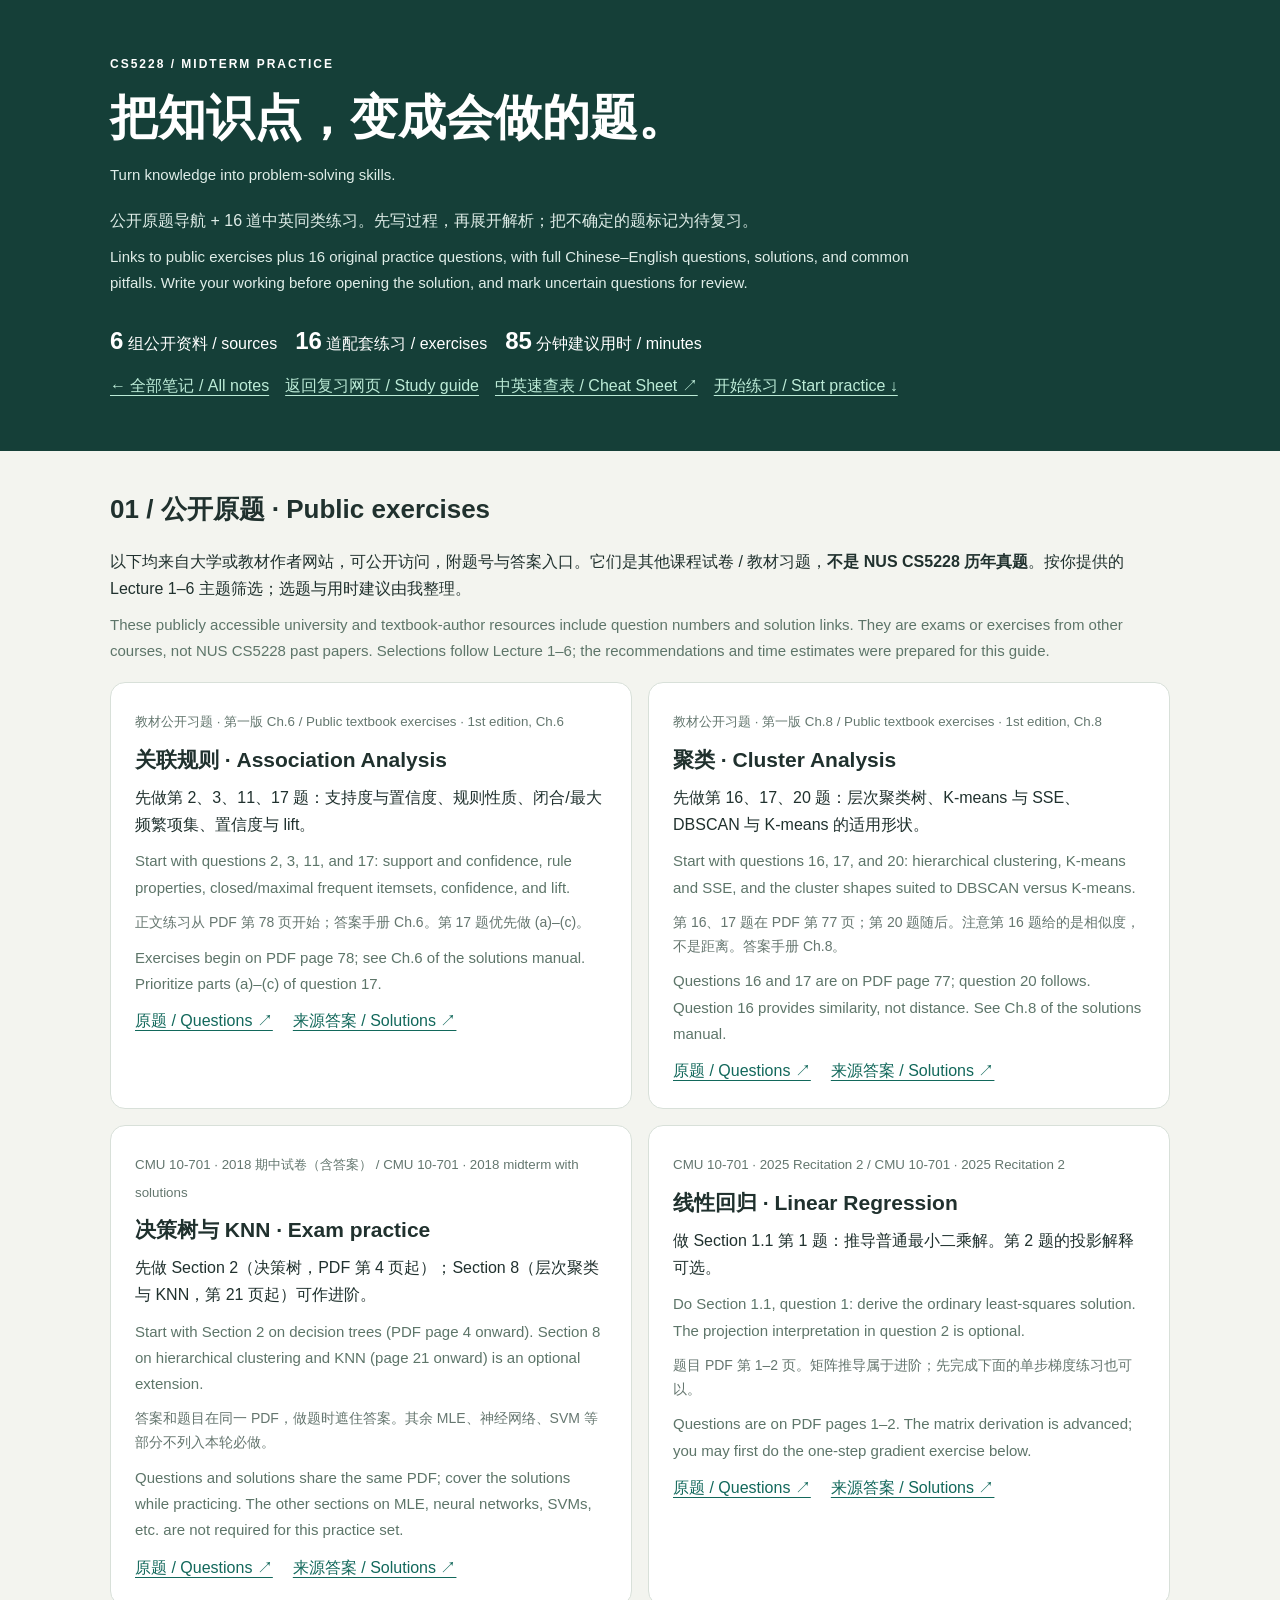
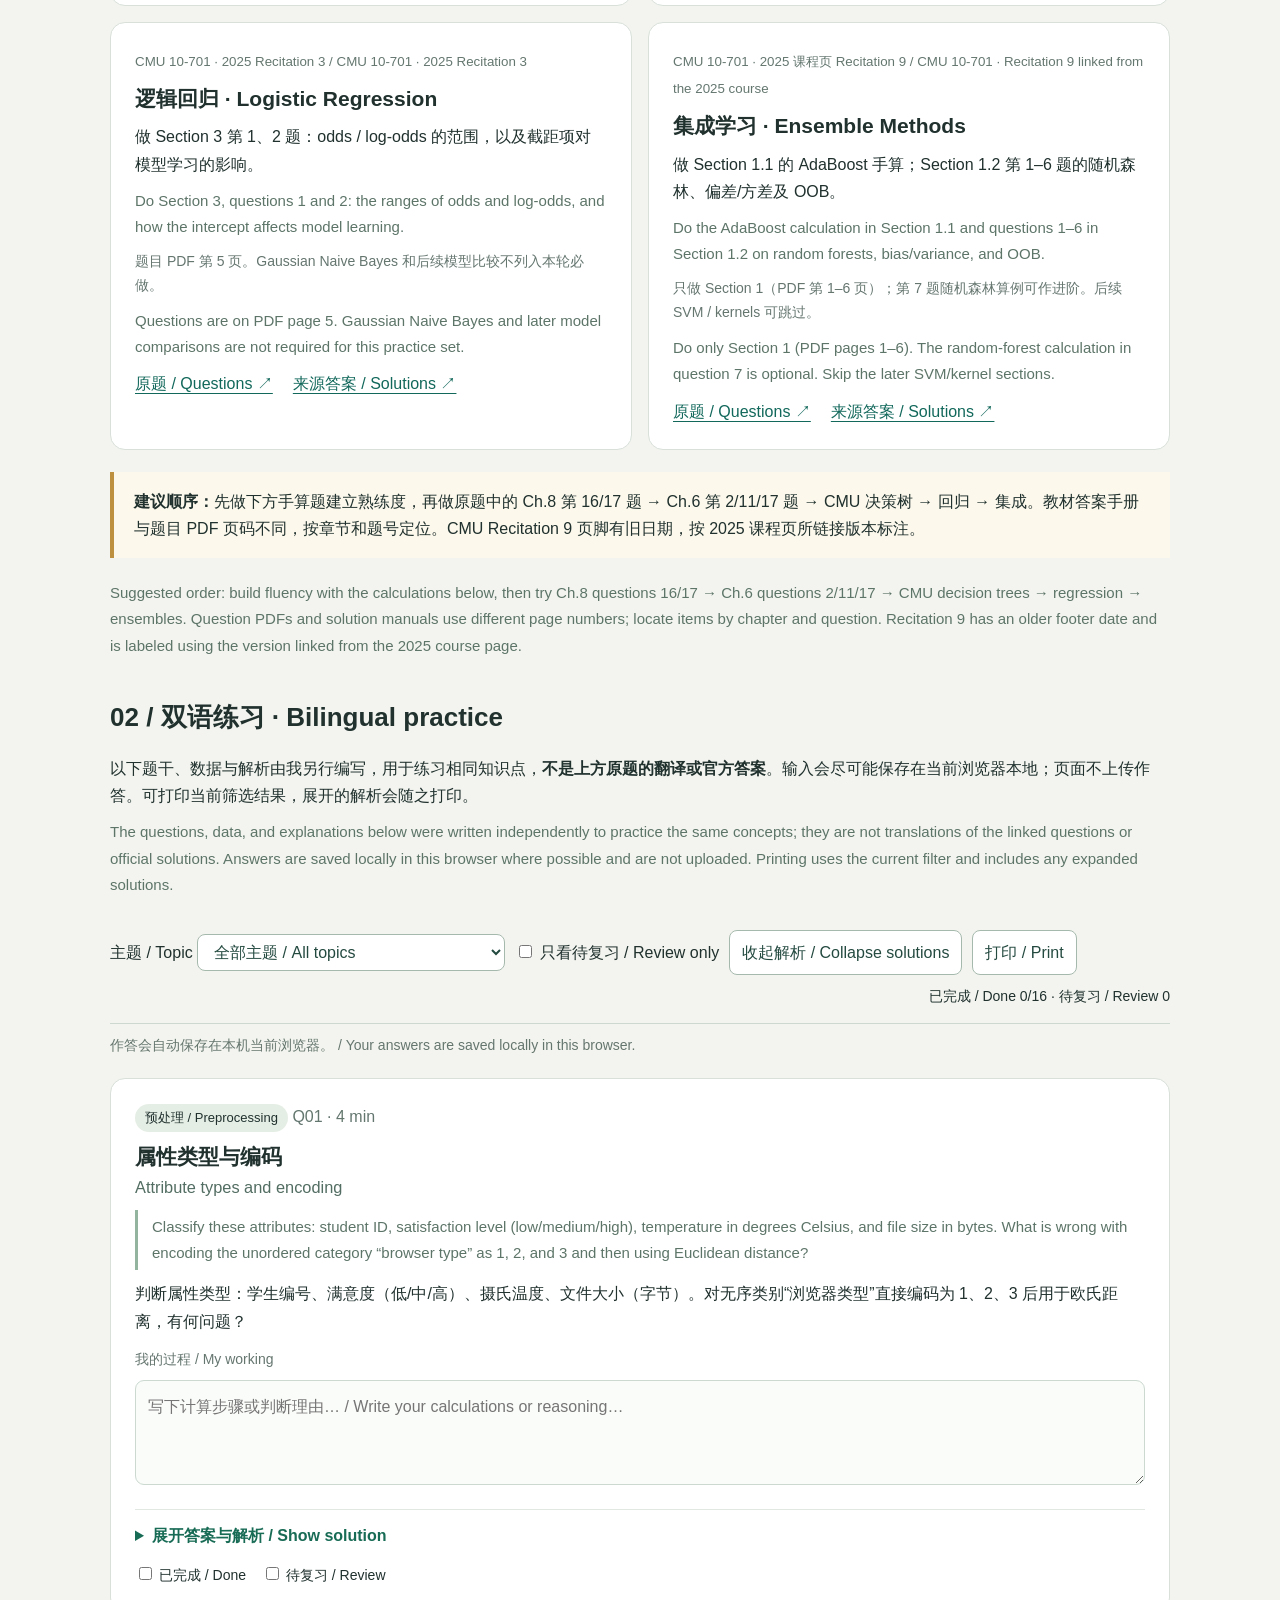
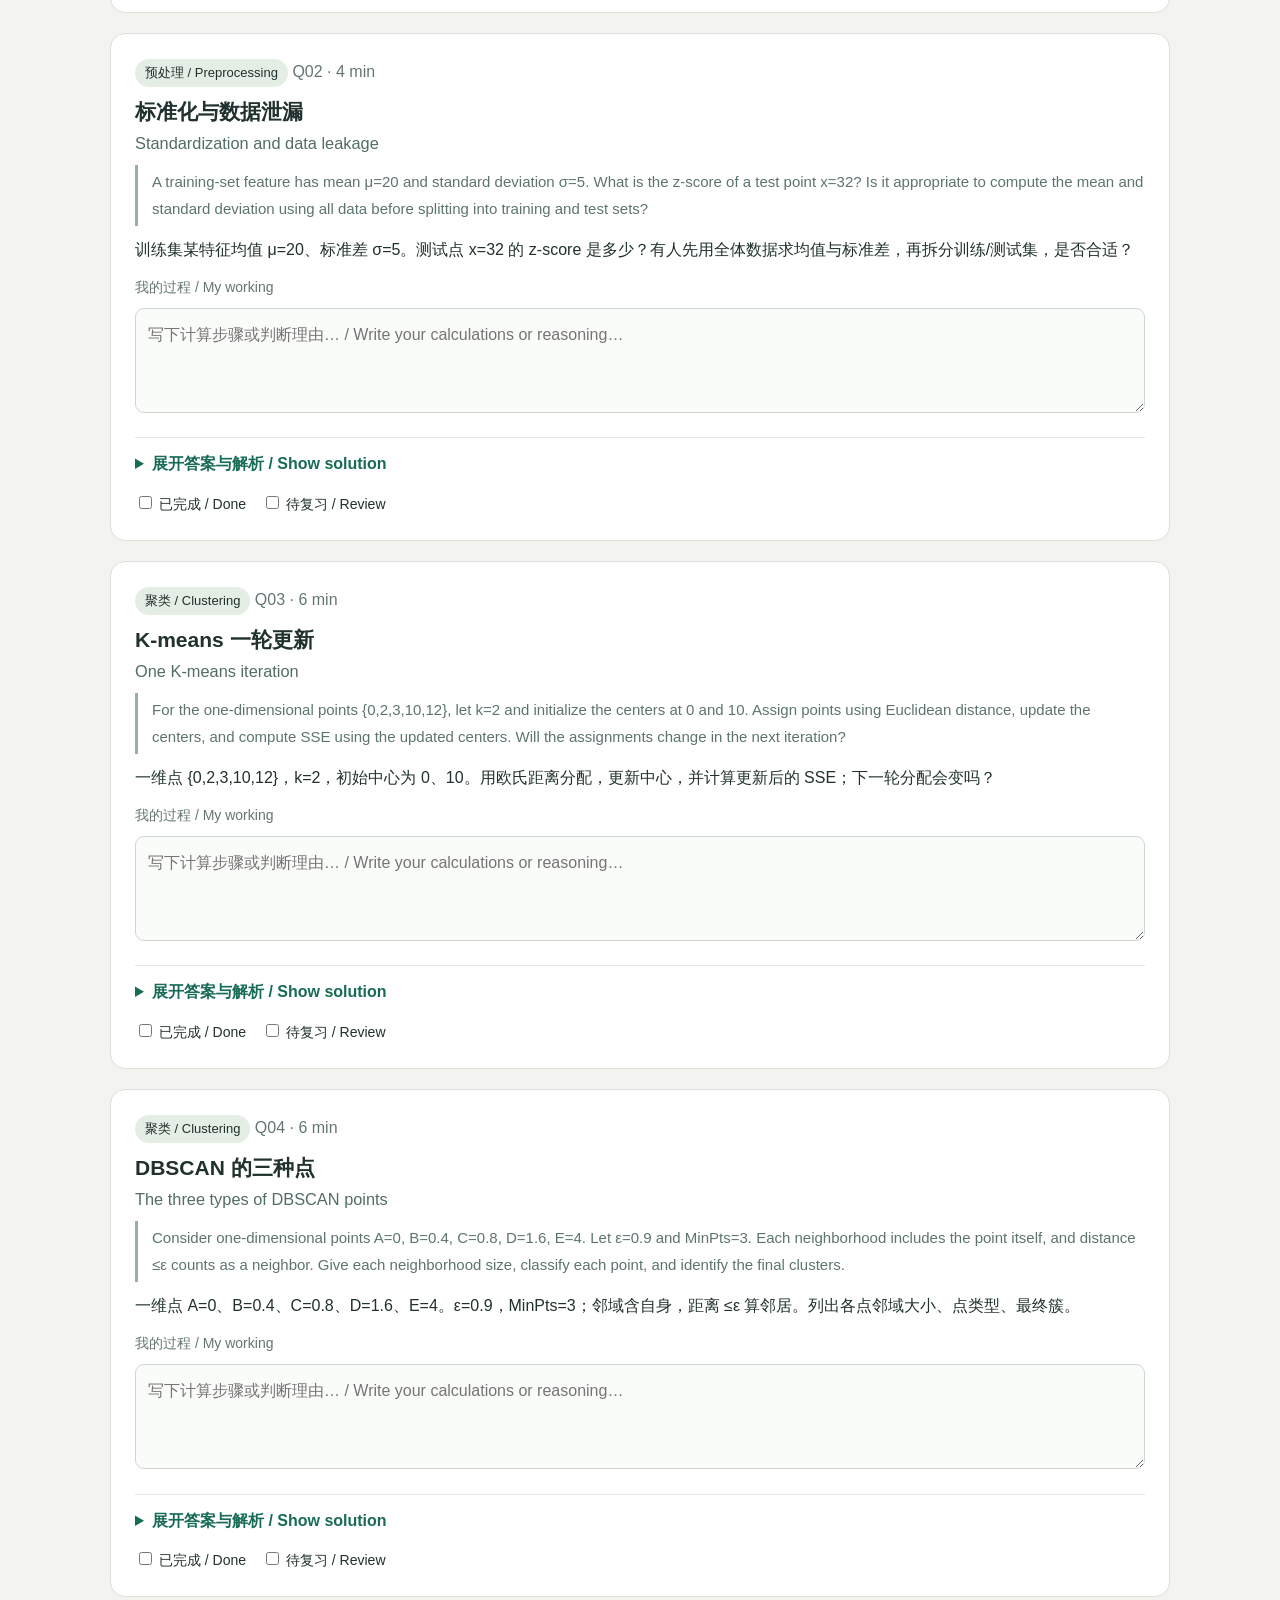
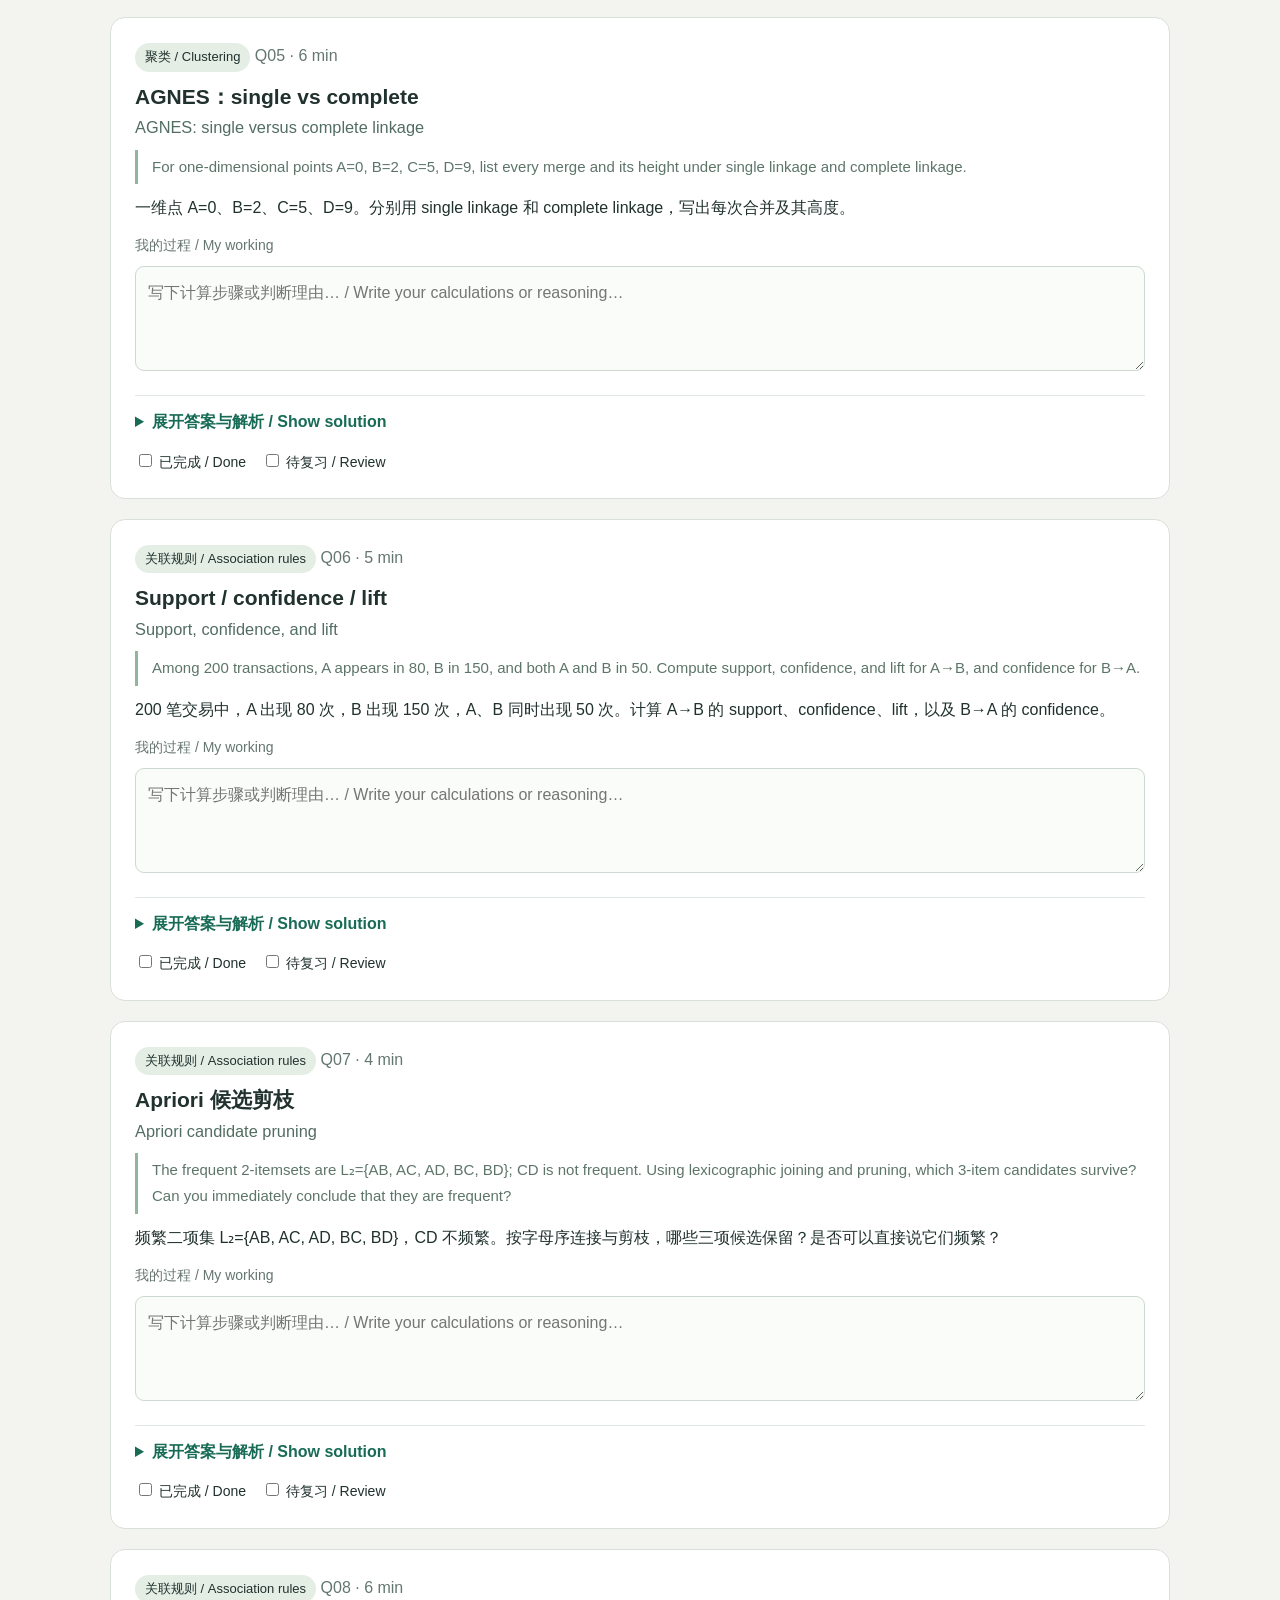
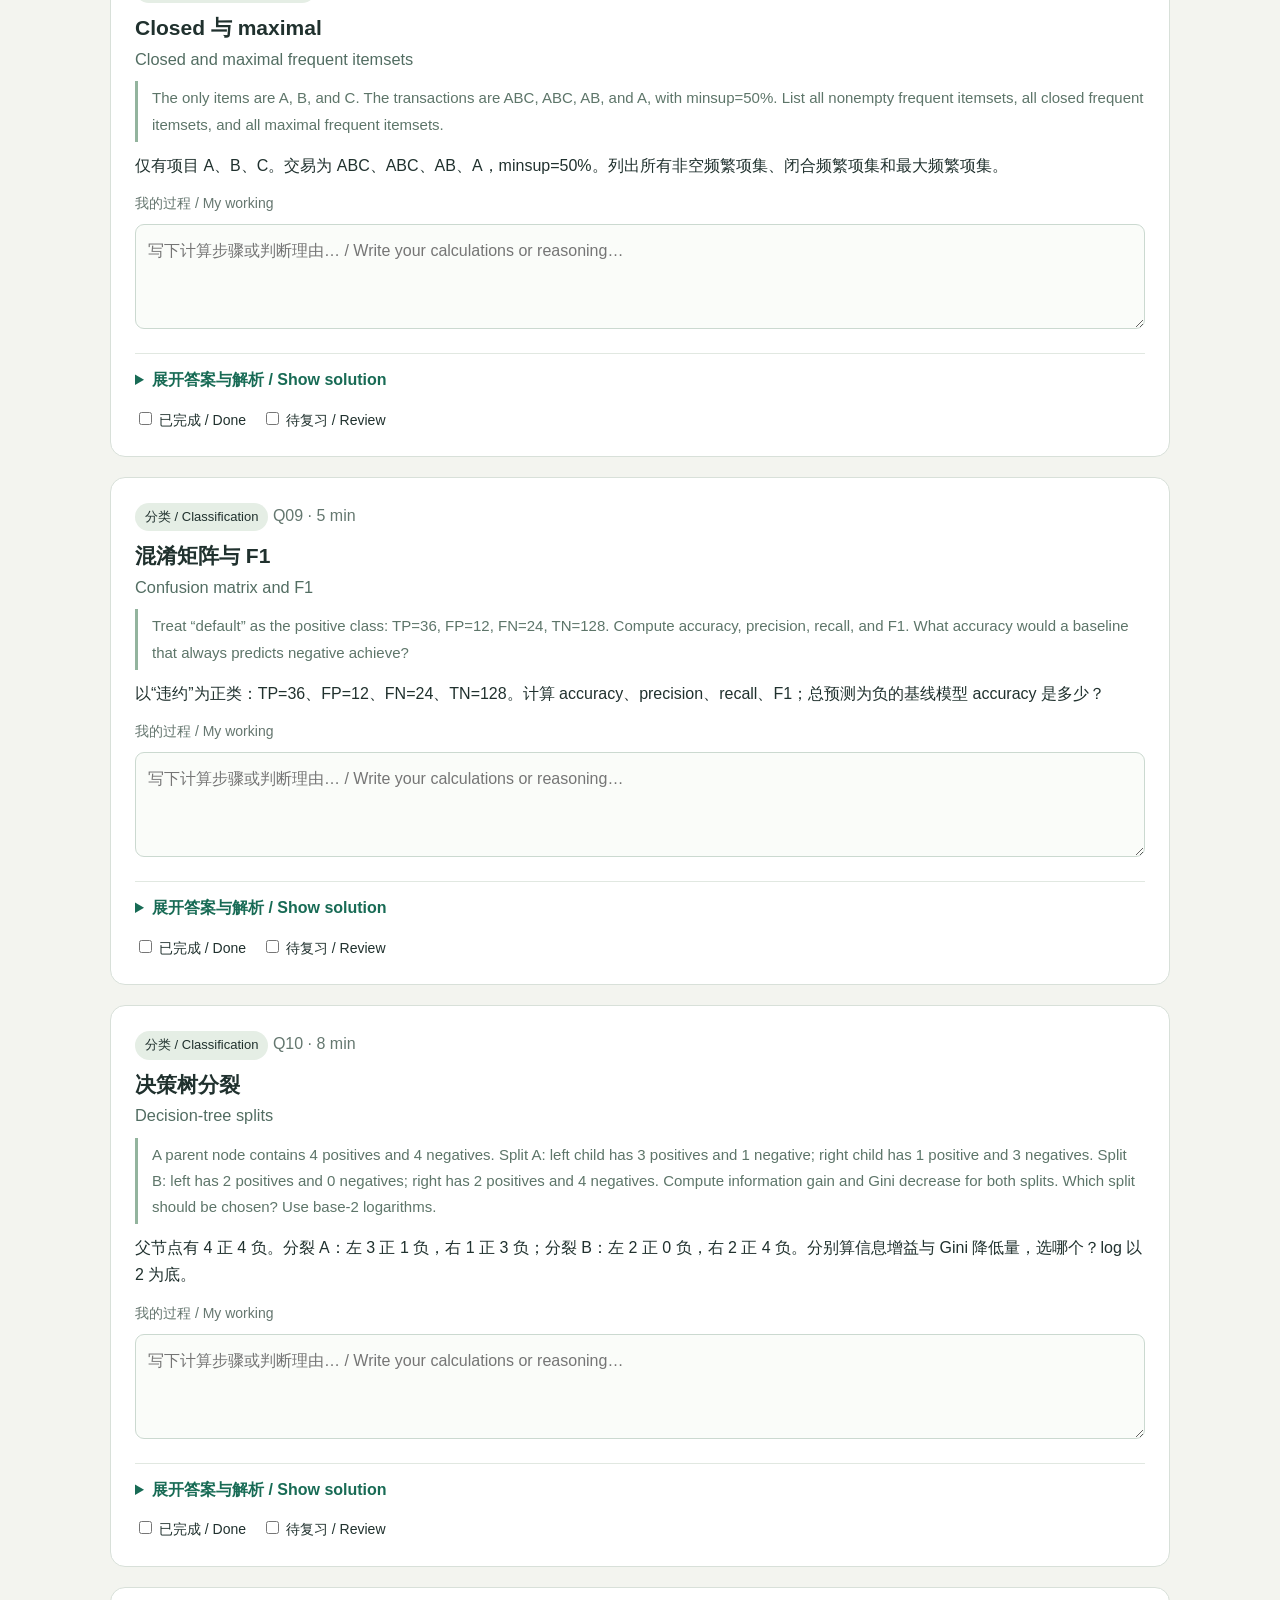
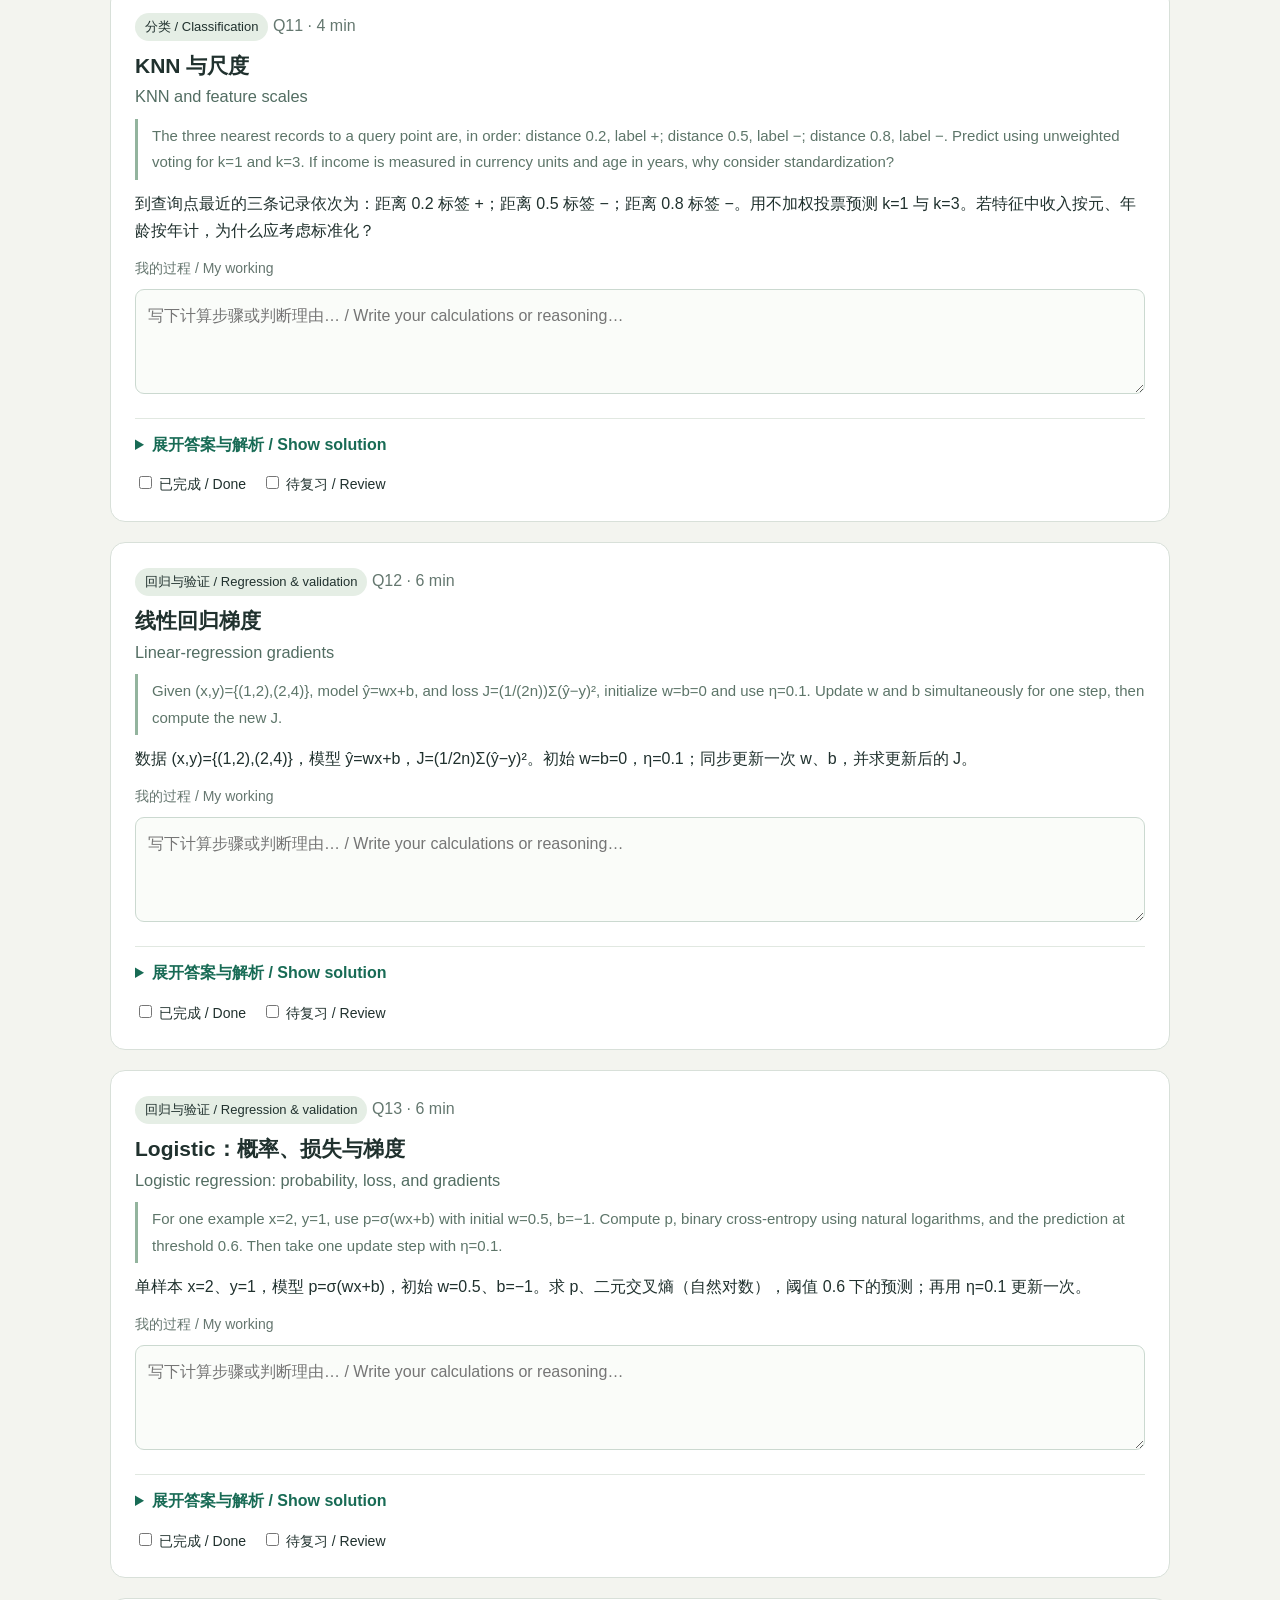
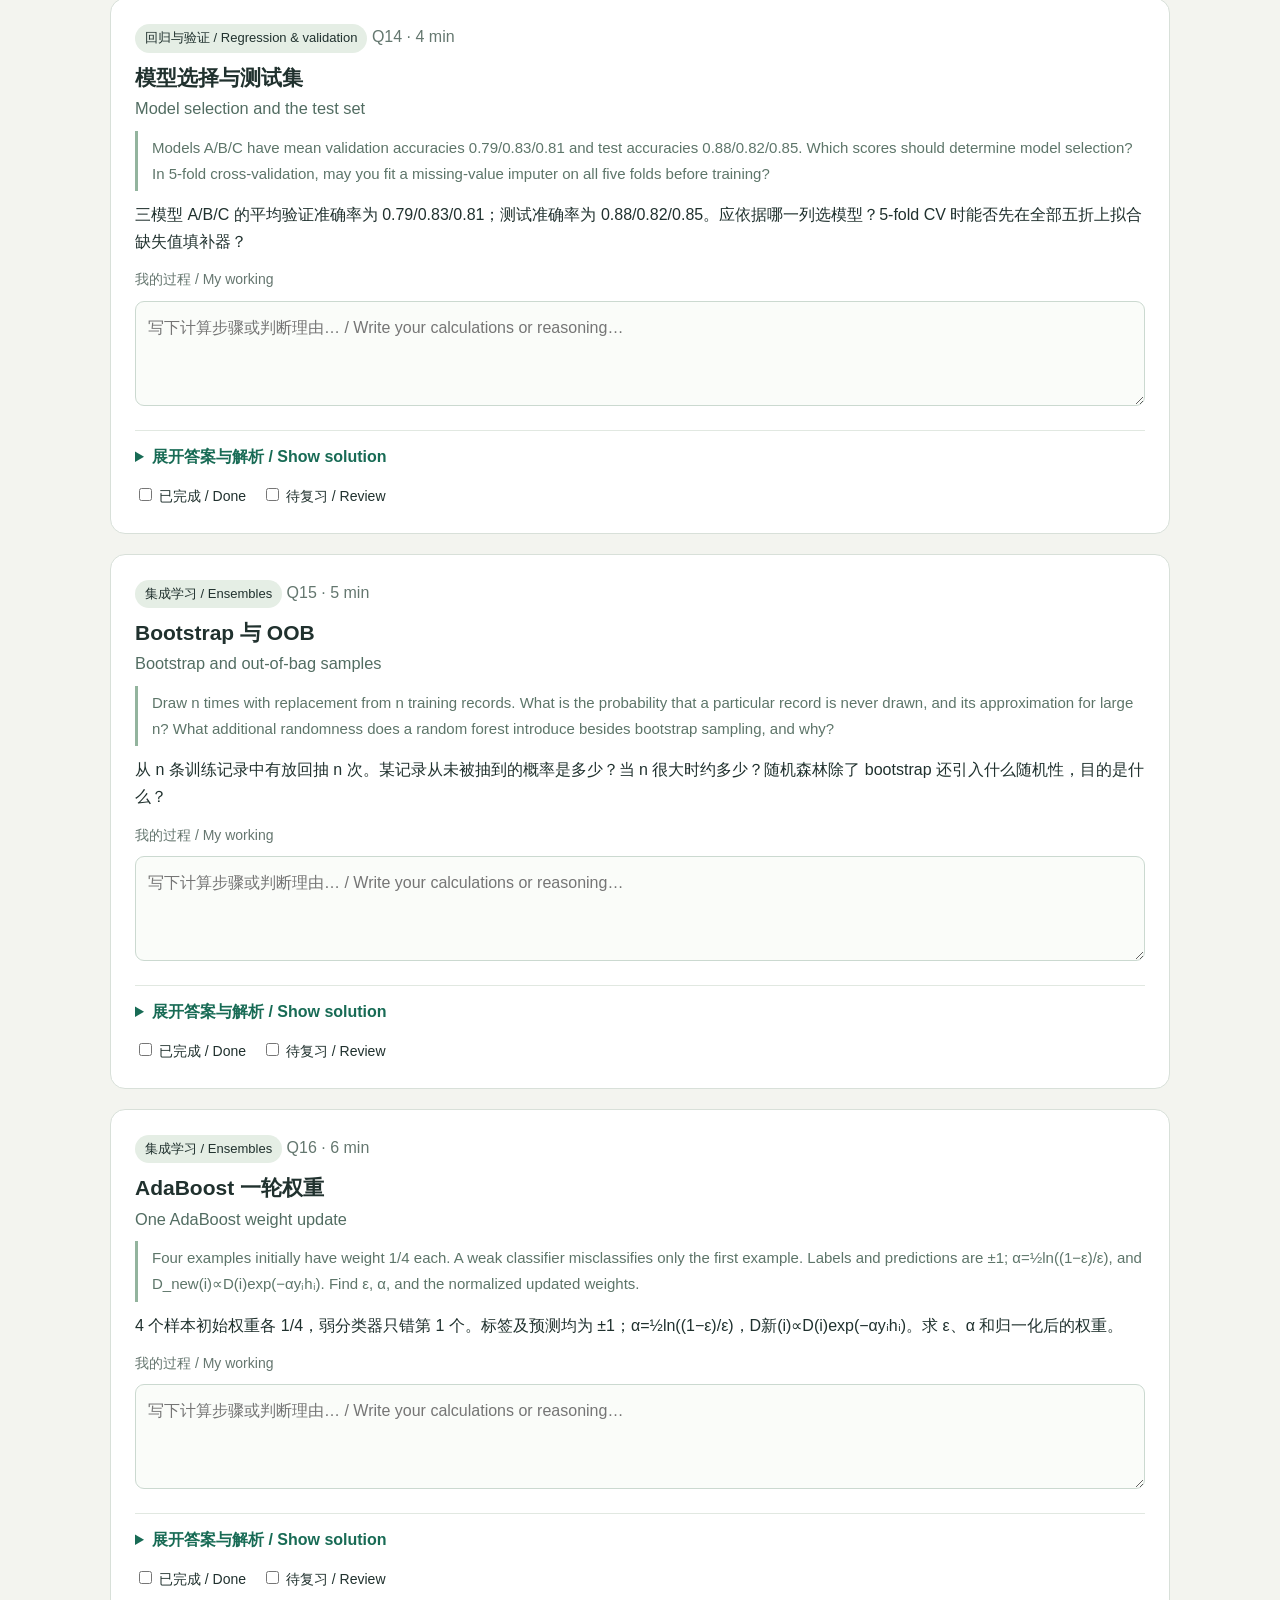
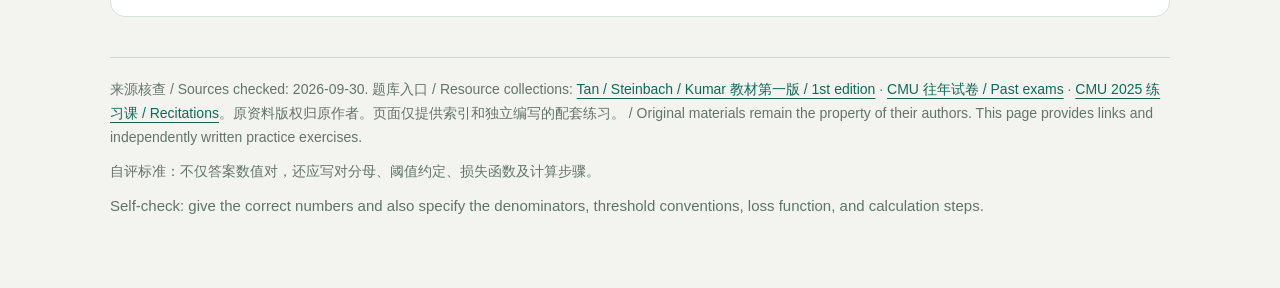
==== commit bb6a07f3: "Turn the site into a multi-course notes hub and add CS5242 - index.html is now a hub listing every c" ====
--- a/cs5228-practice.html
+++ b/cs5228-practice.html
@@ -1,4 +1,4 @@
-<!doctype html><html lang="zh-CN"><meta charset="utf-8"><meta name="viewport" content="width=device-width,initial-scale=1"><title>CS5228 · 双语练习 / Bilingual Practice</title><style>*{box-sizing:border-box}html{scroll-behavior:smooth}body{margin:0;background:#f3f4ef;color:#20312e;font:16px/1.7 -apple-system,BlinkMacSystemFont,"PingFang SC","Microsoft YaHei",sans-serif}a{color:#12685b;text-underline-offset:4px}header{background:#153f38;color:white;padding:54px max(24px,calc((100vw - 1060px)/2)) 42px}header a{color:#bcebd7}h1{font-size:clamp(30px,5vw,48px);line-height:1.25;margin:14px 0}h2{font-size:26px;margin:36px 0 16px}h3{font-size:21px;line-height:1.4;margin:10px 0}p{margin:10px 0}.eyebrow{letter-spacing:2px;font-size:12px;font-weight:700}.lede{max-width:760px;color:#dfede8}.stats{display:flex;gap:28px;flex-wrap:wrap;margin-top:25px}.stats b{font-size:24px}main{max-width:1100px;margin:auto;padding:0 20px 50px}.sources{display:grid;grid-template-columns:1fr 1fr;gap:16px}.source,.question{background:white;border:1px solid #d8e0d9;border-radius:15px;padding:24px}.source small,.meta{color:#64776f}.links{display:flex;gap:20px}.note{font-size:14px;color:#65766f}.toolbar{position:sticky;top:0;z-index:3;background:#f3f4eff5;backdrop-filter:blur(10px);padding:14px 0;border-bottom:1px solid #cdd8d1;display:flex;gap:10px;align-items:center;flex-wrap:wrap}button,select{font:inherit;background:white;color:#244a40;border:1px solid #a6b9ad;border-radius:8px;padding:8px 12px;cursor:pointer}button:hover{background:#e4eee6}#progress{margin-left:auto;font-size:14px}.question{margin:20px 0;scroll-margin-top:120px}.tag{display:inline-block;background:#e5eee5;padding:3px 10px;font-size:13px;border-radius:20px}.english{color:#5d7569;font-size:15px}textarea{font:inherit;width:100%;min-height:105px;resize:vertical;border:1px solid #cbd9d0;border-radius:9px;padding:12px;background:#fafcf9;margin-top:8px}details{margin-top:16px;border-top:1px solid #e1e8e1;padding-top:12px}summary{cursor:pointer;font-weight:650;color:#186b55}.answer{background:#edf5ed;border-radius:10px;padding:18px;margin-top:12px}.trap{border-left:3px solid #c18c3d;padding:8px 13px;background:#fcf7e8;margin-top:12px;font-size:14px}.mark{display:flex;gap:16px;flex-wrap:wrap;margin-top:15px;font-size:14px}.mark label{cursor:pointer}.foot{margin-top:40px;border-top:1px solid #cbd9d0;padding-top:20px;font-size:14px;color:#62756a}.notice{padding:16px 20px;border-left:4px solid #bc903f;background:#fcf8ec;margin:22px 0}.empty{display:none;padding:30px;text-align:center}.question[hidden]{display:none}button:focus-visible,a:focus-visible,summary:focus-visible{outline:3px solid #cb9c3c;outline-offset:4px}@media(max-width:650px){.sources{grid-template-columns:1fr}header{padding:32px 22px}.question,.source{padding:19px}#progress{width:100%;margin:0}}@media print{@page{size:A4;margin:16mm}body{background:white;font-size:11pt}header{background:white;color:#20312e;padding:0}.lede{color:inherit}header a,.toolbar,.no-print{display:none}.sources{display:block}.source{margin:10px 0;break-inside:avoid}.question{break-inside:avoid;border-radius:0}textarea{height:90px;min-height:90px}details:not([open]){display:none}.mark{display:none}main{padding:0}.stats{margin:8px 0}h1{font-size:26pt}.question[hidden]{display:none}}.title-en{display:block;font-size:.78em;font-weight:500;line-height:1.5;margin-top:4px;color:#526d62}.english{line-height:1.75;overflow-wrap:anywhere}.answer-en,.trap-en{border-top:1px solid #cbdccd;padding-top:10px;margin-top:12px}.question-en{border-left:3px solid #93b49e;padding:4px 0 4px 14px}.supporting-en{margin-bottom:18px}header .supporting-en{color:#dfede8;max-width:800px}header .stats{gap:18px;flex-wrap:wrap}.links{flex-wrap:wrap;gap:8px 20px}.toolbar{position:static}.mark{gap:10px 16px}.tag{max-width:100%;white-space:normal}@media(max-width:650px){h3{font-size:20px}.toolbar select{max-width:100%}.toolbar label:first-child{width:100%}.toolbar button{font-size:14px}}@media print{.english,.title-en{color:#20312e}.question{break-inside:auto}.question h3,summary{break-after:avoid}.answer,.trap{break-inside:avoid}} </style><header><div class="eyebrow">CS5228 / MIDTERM PRACTICE</div><h1>把知识点，变成会做的题。</h1><p class="english supporting-en" lang="en">Turn knowledge into problem-solving skills.</p><p class="lede">公开原题导航 + 16 道中英同类练习。先写过程，再展开解析；把不确定的题标记为待复习。</p><p class="english supporting-en" lang="en">Links to public exercises plus 16 original practice questions, with full Chinese–English questions, solutions, and common pitfalls. Write your working before opening the solution, and mark uncertain questions for review.</p><div class="stats"><span><b>6</b> 组公开资料 / sources</span><span><b>16</b> 道配套练习 / exercises</span><span><b>85</b> 分钟建议用时 / minutes</span></div><p><a href="cs5228-study.html">← 返回复习网页 / Study guide</a>　<a href="cs5228-study.html#cheat-sheet">中英速查表 / Cheat Sheet ↗</a>　<a href="#practice">开始练习 / Start practice ↓</a></p></header><main><h2>01 / 公开原题 · Public exercises</h2><p>以下均来自大学或教材作者网站，可公开访问，附题号与答案入口。它们是其他课程试卷 / 教材习题，<b>不是 NUS CS5228 历年真题</b>。按你提供的 Lecture 1–6 主题筛选；选题与用时建议由我整理。</p><p class="english supporting-en" lang="en">These publicly accessible university and textbook-author resources include question numbers and solution links. They are exams or exercises from other courses, not NUS CS5228 past papers. Selections follow Lecture 1–6; the recommendations and time estimates were prepared for this guide.</p><div class="sources"><article class="source"><small>教材公开习题 · 第一版 Ch.6 / Public textbook exercises · 1st edition, Ch.6</small><h3>关联规则 · Association Analysis</h3><p>先做第 2、3、11、17 题：支持度与置信度、规则性质、闭合/最大频繁项集、置信度与 lift。</p><p class="english" lang="en">Start with questions 2, 3, 11, and 17: support and confidence, rule properties, closed/maximal frequent itemsets, confidence, and lift.</p><p class="note">正文练习从 PDF 第 78 页开始；答案手册 Ch.6。第 17 题优先做 (a)–(c)。</p><p class="english note" lang="en">Exercises begin on PDF page 78; see Ch.6 of the solutions manual. Prioritize parts (a)–(c) of question 17.</p><div class="links"><a href="https://www-users.cse.umn.edu/~kumar/dmbook/ch6.pdf#page=78" target="_blank" rel="noopener">原题 / Questions ↗</a><a href="https://www-users.cse.umn.edu/~kumar001/dmbook/sol.pdf#page=75" target="_blank" rel="noopener">来源答案 / Solutions ↗</a></div></article><article class="source"><small>教材公开习题 · 第一版 Ch.8 / Public textbook exercises · 1st edition, Ch.8</small><h3>聚类 · Cluster Analysis</h3><p>先做第 16、17、20 题：层次聚类树、K-means 与 SSE、DBSCAN 与 K-means 的适用形状。</p><p class="english" lang="en">Start with questions 16, 17, and 20: hierarchical clustering, K-means and SSE, and the cluster shapes suited to DBSCAN versus K-means.</p><p class="note">第 16、17 题在 PDF 第 77 页；第 20 题随后。注意第 16 题给的是相似度，不是距离。答案手册 Ch.8。</p><p class="english note" lang="en">Questions 16 and 17 are on PDF page 77; question 20 follows. Question 16 provides similarity, not distance. See Ch.8 of the solutions manual.</p><div class="links"><a href="https://www-users.cse.umn.edu/~kumar001/dmbook/ch8.pdf#page=77" target="_blank" rel="noopener">原题 / Questions ↗</a><a href="https://www-users.cse.umn.edu/~kumar001/dmbook/sol.pdf#page=129" target="_blank" rel="noopener">来源答案 / Solutions ↗</a></div></article><article class="source"><small>CMU 10-701 · 2018 期中试卷（含答案） / CMU 10-701 · 2018 midterm with solutions</small><h3>决策树与 KNN · Exam practice</h3><p>先做 Section 2（决策树，PDF 第 4 页起）；Section 8（层次聚类与 KNN，第 21 页起）可作进阶。</p><p class="english" lang="en">Start with Section 2 on decision trees (PDF page 4 onward). Section 8 on hierarchical clustering and KNN (page 21 onward) is an optional extension.</p><p class="note">答案和题目在同一 PDF，做题时遮住答案。其余 MLE、神经网络、SVM 等部分不列入本轮必做。</p><p class="english note" lang="en">Questions and solutions share the same PDF; cover the solutions while practicing. The other sections on MLE, neural networks, SVMs, etc. are not required for this practice set.</p><div class="links"><a href="https://www.cs.cmu.edu/~epxing/Class/10701-20/exams/701-M-F18.pdf#page=4" target="_blank" rel="noopener">原题 / Questions ↗</a><a href="https://www.cs.cmu.edu/~epxing/Class/10701-20/exams/701-M-F18.pdf#page=4" target="_blank" rel="noopener">来源答案 / Solutions ↗</a></div></article><article class="source"><small>CMU 10-701 · 2025 Recitation 2 / CMU 10-701 · 2025 Recitation 2</small><h3>线性回归 · Linear Regression</h3><p>做 Section 1.1 第 1 题：推导普通最小二乘解。第 2 题的投影解释可选。</p><p class="english" lang="en">Do Section 1.1, question 1: derive the ordinary least-squares solution. The projection interpretation in question 2 is optional.</p><p class="note">题目 PDF 第 1–2 页。矩阵推导属于进阶；先完成下面的单步梯度练习也可以。</p><p class="english note" lang="en">Questions are on PDF pages 1–2. The matrix derivation is advanced; you may first do the one-step gradient exercise below.</p><div class="links"><a href="https://www.cs.cmu.edu/~10701-f25/recs/rec2.pdf" target="_blank" rel="noopener">原题 / Questions ↗</a><a href="https://www.cs.cmu.edu/~10701-f25/recs/rec2_sol.pdf" target="_blank" rel="noopener">来源答案 / Solutions ↗</a></div></article><article class="source"><small>CMU 10-701 · 2025 Recitation 3 / CMU 10-701 · 2025 Recitation 3</small><h3>逻辑回归 · Logistic Regression</h3><p>做 Section 3 第 1、2 题：odds / log-odds 的范围，以及截距项对模型学习的影响。</p><p class="english" lang="en">Do Section 3, questions 1 and 2: the ranges of odds and log-odds, and how the intercept affects model learning.</p><p class="note">题目 PDF 第 5 页。Gaussian Naive Bayes 和后续模型比较不列入本轮必做。</p><p class="english note" lang="en">Questions are on PDF page 5. Gaussian Naive Bayes and later model comparisons are not required for this practice set.</p><div class="links"><a href="https://www.cs.cmu.edu/~10701-f25/recs/rec3.pdf#page=5" target="_blank" rel="noopener">原题 / Questions ↗</a><a href="https://www.cs.cmu.edu/~10701-f25/recs/rec3_sol.pdf" target="_blank" rel="noopener">来源答案 / Solutions ↗</a></div></article><article class="source"><small>CMU 10-701 · 2025 课程页 Recitation 9 / CMU 10-701 · Recitation 9 linked from the 2025 course</small><h3>集成学习 · Ensemble Methods</h3><p>做 Section 1.1 的 AdaBoost 手算；Section 1.2 第 1–6 题的随机森林、偏差/方差及 OOB。</p><p class="english" lang="en">Do the AdaBoost calculation in Section 1.1 and questions 1–6 in Section 1.2 on random forests, bias/variance, and OOB.</p><p class="note">只做 Section 1（PDF 第 1–6 页）；第 7 题随机森林算例可作进阶。后续 SVM / kernels 可跳过。</p><p class="english note" lang="en">Do only Section 1 (PDF pages 1–6). The random-forest calculation in question 7 is optional. Skip the later SVM/kernel sections.</p><div class="links"><a href="https://www.cs.cmu.edu/~10701-f25/recs/rec9.pdf" target="_blank" rel="noopener">原题 / Questions ↗</a><a href="https://www.cs.cmu.edu/~10701-f25/recs/rec9_sol.pdf" target="_blank" rel="noopener">来源答案 / Solutions ↗</a></div></article></div><div class="notice"><b>建议顺序：</b>先做下方手算题建立熟练度，再做原题中的 Ch.8 第 16/17 题 → Ch.6 第 2/11/17 题 → CMU 决策树 → 回归 → 集成。教材答案手册与题目 PDF 页码不同，按章节和题号定位。CMU Recitation 9 页脚有旧日期，按 2025 课程页所链接版本标注。</div><p class="english supporting-en" lang="en">Suggested order: build fluency with the calculations below, then try Ch.8 questions 16/17 → Ch.6 questions 2/11/17 → CMU decision trees → regression → ensembles. Question PDFs and solution manuals use different page numbers; locate items by chapter and question. Recitation 9 has an older footer date and is labeled using the version linked from the 2025 course page.</p><h2 id="practice">02 / 双语练习 · Bilingual practice</h2><p>以下题干、数据与解析由我另行编写，用于练习相同知识点，<b>不是上方原题的翻译或官方答案</b>。输入会尽可能保存在当前浏览器本地；页面不上传作答。可打印当前筛选结果，展开的解析会随之打印。</p><p class="english supporting-en" lang="en">The questions, data, and explanations below were written independently to practice the same concepts; they are not translations of the linked questions or official solutions. Answers are saved locally in this browser where possible and are not uploaded. Printing uses the current filter and includes any expanded solutions.</p><div class="toolbar"><label>主题 / Topic <select id="topic"><option value="all">全部主题 / All topics</option><option value="预处理">预处理 / Preprocessing</option><option value="聚类">聚类 / Clustering</option><option value="关联规则">关联规则 / Association rules</option><option value="分类">分类 / Classification</option><option value="回归与验证">回归与验证 / Regression &amp; validation</option><option value="集成学习">集成学习 / Ensembles</option></select></label><label><input id="reviewOnly" type="checkbox"> 只看待复习 / Review only</label><button id="hide">收起解析 / Collapse solutions</button><button id="print">打印 / Print</button><span id="progress" aria-live="polite"></span></div><p id="saveStatus" class="note no-print">作答会自动保存在本机当前浏览器。 / Your answers are saved locally in this browser.</p><div id="questions"><article class="question" id="q1" data-topic="预处理"><span class="tag">预处理 / Preprocessing</span> <span class="meta">Q01 · 4 min</span><h3>属性类型与编码<span class="title-en" lang="en">Attribute types and encoding</span></h3><p class="english question-en" lang="en">Classify these attributes: student ID, satisfaction level (low/medium/high), temperature in degrees Celsius, and file size in bytes. What is wrong with encoding the unordered category “browser type” as 1, 2, and 3 and then using Euclidean distance?</p><p>判断属性类型：学生编号、满意度（低/中/高）、摄氏温度、文件大小（字节）。对无序类别“浏览器类型”直接编码为 1、2、3 后用于欧氏距离，有何问题？</p><label for="a1" class="note">我的过程 / My working</label><textarea id="a1" placeholder="写下计算步骤或判断理由… / Write your calculations or reasoning…"></textarea><details><summary>展开答案与解析 / Show solution</summary><div class="answer"><p lang="zh-CN">学生编号：nominal；满意度：ordinal；摄氏温度：interval；文件大小：ratio。无序类别的数字编码会引入不存在的大小和间距，可用 one-hot。Ordinal 编码也不自动意味着等级之间距离相等。</p><p class="english answer-en" lang="en">Student ID: nominal; satisfaction: ordinal; Celsius temperature: interval; file size: ratio. Numeric codes for unordered categories introduce an ordering and distances that do not exist; one-hot encoding is an alternative. Ordinal encoding does not automatically imply equal distances between levels.</p></div><div class="trap"><b>易错点 / Watch out：</b><p lang="zh-CN">数字外观不等于数值属性；区间尺度的零点可以任意。</p><p class="english trap-en" lang="en">Looking like a number does not make an attribute quantitative. An interval scale can have an arbitrary zero point.</p></div></details><div class="mark"><label><input type="checkbox" id="done1" data-kind="done"> 已完成 / Done</label><label><input type="checkbox" id="review1" data-kind="review"> 待复习 / Review</label></div></article><article class="question" id="q2" data-topic="预处理"><span class="tag">预处理 / Preprocessing</span> <span class="meta">Q02 · 4 min</span><h3>标准化与数据泄漏<span class="title-en" lang="en">Standardization and data leakage</span></h3><p class="english question-en" lang="en">A training-set feature has mean μ=20 and standard deviation σ=5. What is the z-score of a test point x=32? Is it appropriate to compute the mean and standard deviation using all data before splitting into training and test sets?</p><p>训练集某特征均值 μ=20、标准差 σ=5。测试点 x=32 的 z-score 是多少？有人先用全体数据求均值与标准差，再拆分训练/测试集，是否合适？</p><label for="a2" class="note">我的过程 / My working</label><textarea id="a2" placeholder="写下计算步骤或判断理由… / Write your calculations or reasoning…"></textarea><details><summary>展开答案与解析 / Show solution</summary><div class="answer"><p lang="zh-CN">z=(32−20)/5=2.4。应先划分数据，再只用训练集拟合标准化参数，固定后变换验证/测试集。交叉验证中也要在每个训练折内部拟合预处理。</p><p class="english answer-en" lang="en">z=(32−20)/5=2.4. Split the data first, fit standardization parameters using only the training set, then apply those fixed parameters to the validation/test sets. During cross-validation, fit preprocessing separately within each training fold.</p></div><div class="trap"><b>易错点 / Watch out：</b><p lang="zh-CN">即使没有使用测试标签，使用测试分布拟合预处理仍会泄漏信息。</p><p class="english trap-en" lang="en">Fitting preprocessing to the test distribution leaks information even when no test labels are used.</p></div></details><div class="mark"><label><input type="checkbox" id="done2" data-kind="done"> 已完成 / Done</label><label><input type="checkbox" id="review2" data-kind="review"> 待复习 / Review</label></div></article><article class="question" id="q3" data-topic="聚类"><span class="tag">聚类 / Clustering</span> <span class="meta">Q03 · 6 min</span><h3>K-means 一轮更新<span class="title-en" lang="en">One K-means iteration</span></h3><p class="english question-en" lang="en">For the one-dimensional points {0,2,3,10,12}, let k=2 and initialize the centers at 0 and 10. Assign points using Euclidean distance, update the centers, and compute SSE using the updated centers. Will the assignments change in the next iteration?</p><p>一维点 {0,2,3,10,12}，k=2，初始中心为 0、10。用欧氏距离分配，更新中心，并计算更新后的 SSE；下一轮分配会变吗？</p><label for="a3" class="note">我的过程 / My working</label><textarea id="a3" placeholder="写下计算步骤或判断理由… / Write your calculations or reasoning…"></textarea><details><summary>展开答案与解析 / Show solution</summary><div class="answer"><p lang="zh-CN">分簇 C₁={0,2,3}，C₂={10,12}；新中心 5/3、11。SSE=(25+1+16)/9+1+1=20/3≈6.667。新分界点为 (5/3+11)/2=19/3≈6.333，分配不变，已达到稳定分配。</p><p class="english answer-en" lang="en">The clusters are C₁={0,2,3} and C₂={10,12}; the new centers are 5/3 and 11. SSE=(25+1+16)/9+1+1=20/3≈6.667. The new boundary is (5/3+11)/2=19/3≈6.333. The assignments remain unchanged, so they are stable.</p></div><div class="trap"><b>易错点 / Watch out：</b><p lang="zh-CN">SSE 使用平方距离；计算时明确用更新前还是更新后的中心。</p><p class="english trap-en" lang="en">SSE uses squared distances. State clearly whether you are using the old or updated centers.</p></div></details><div class="mark"><label><input type="checkbox" id="done3" data-kind="done"> 已完成 / Done</label><label><input type="checkbox" id="review3" data-kind="review"> 待复习 / Review</label></div></article><article class="question" id="q4" data-topic="聚类"><span class="tag">聚类 / Clustering</span> <span class="meta">Q04 · 6 min</span><h3>DBSCAN 的三种点<span class="title-en" lang="en">The three types of DBSCAN points</span></h3><p class="english question-en" lang="en">Consider one-dimensional points A=0, B=0.4, C=0.8, D=1.6, E=4. Let ε=0.9 and MinPts=3. Each neighborhood includes the point itself, and distance ≤ε counts as a neighbor. Give each neighborhood size, classify each point, and identify the final clusters.</p><p>一维点 A=0、B=0.4、C=0.8、D=1.6、E=4。ε=0.9，MinPts=3；邻域含自身，距离 ≤ε 算邻居。列出各点邻域大小、点类型、最终簇。</p><label for="a4" class="note">我的过程 / My working</label><textarea id="a4" placeholder="写下计算步骤或判断理由… / Write your calculations or reasoning…"></textarea><details><summary>展开答案与解析 / Show solution</summary><div class="answer"><p lang="zh-CN">邻域大小 A:3，B:3，C:4，D:2，E:1。A/B/C 是 core，D 是 border（在核心点 C 的邻域内），E 是 noise。唯一簇为 {A,B,C,D}。</p><p class="english answer-en" lang="en">Neighborhood sizes: A:3, B:3, C:4, D:2, E:1. A/B/C are core points; D is a border point because it lies in core point C’s neighborhood; E is noise. There is one cluster: {A,B,C,D}.</p></div><div class="trap"><b>易错点 / Watch out：</b><p lang="zh-CN">边界点不必达到 MinPts；本题已规定计入自身，不要混用另一种约定。</p><p class="english trap-en" lang="en">A border point need not satisfy MinPts. This question includes the point itself in its neighborhood; do not switch conventions.</p></div></details><div class="mark"><label><input type="checkbox" id="done4" data-kind="done"> 已完成 / Done</label><label><input type="checkbox" id="review4" data-kind="review"> 待复习 / Review</label></div></article><article class="question" id="q5" data-topic="聚类"><span class="tag">聚类 / Clustering</span> <span class="meta">Q05 · 6 min</span><h3>AGNES：single vs complete<span class="title-en" lang="en">AGNES: single versus complete linkage</span></h3><p class="english question-en" lang="en">For one-dimensional points A=0, B=2, C=5, D=9, list every merge and its height under single linkage and complete linkage.</p><p>一维点 A=0、B=2、C=5、D=9。分别用 single linkage 和 complete linkage，写出每次合并及其高度。</p><label for="a5" class="note">我的过程 / My working</label><textarea id="a5" placeholder="写下计算步骤或判断理由… / Write your calculations or reasoning…"></textarea><details><summary>展开答案与解析 / Show solution</summary><div class="answer"><p lang="zh-CN">两者先在距离 2 合并 A、B。Single：距离 3 合并 {A,B} 与 C，再在 4 合并 D。Complete：{A,B} 到 C 的距离是 5，而 C 到 D 是 4，因此第二步在 4 合并 C、D，最后在 9 合并 {A,B} 与 {C,D}。</p><p class="english answer-en" lang="en">Both methods first merge A and B at distance 2. Single linkage: merge {A,B} with C at 3, then add D at 4. Complete linkage: the distance from {A,B} to C is 5, while the distance from C to D is 4; therefore, merge C and D at 4, then merge {A,B} with {C,D} at 9.</p></div><div class="trap"><b>易错点 / Watch out：</b><p lang="zh-CN">Single 取跨簇最小距离；complete 取跨簇最大距离。每次合并后重算簇间距离。</p><p class="english trap-en" lang="en">Single linkage uses the smallest cross-cluster distance; complete linkage uses the largest. Recompute cluster distances after each merge.</p></div></details><div class="mark"><label><input type="checkbox" id="done5" data-kind="done"> 已完成 / Done</label><label><input type="checkbox" id="review5" data-kind="review"> 待复习 / Review</label></div></article><article class="question" id="q6" data-topic="关联规则"><span class="tag">关联规则 / Association rules</span> <span class="meta">Q06 · 5 min</span><h3>Support / confidence / lift<span class="title-en" lang="en">Support, confidence, and lift</span></h3><p class="english question-en" lang="en">Among 200 transactions, A appears in 80, B in 150, and both A and B in 50. Compute support, confidence, and lift for A→B, and confidence for B→A.</p><p>200 笔交易中，A 出现 80 次，B 出现 150 次，A、B 同时出现 50 次。计算 A→B 的 support、confidence、lift，以及 B→A 的 confidence。</p><label for="a6" class="note">我的过程 / My working</label><textarea id="a6" placeholder="写下计算步骤或判断理由… / Write your calculations or reasoning…"></textarea><details><summary>展开答案与解析 / Show solution</summary><div class="answer"><p lang="zh-CN">support=50/200=0.25；confidence(A→B)=50/80=0.625；lift=0.625/(150/200)=5/6≈0.833；confidence(B→A)=50/150=1/3。Lift&lt;1，说明本数据中 A 的出现与 B 呈负向关联，不能由 62.5% 的置信度断言正向关联。</p><p class="english answer-en" lang="en">Support=50/200=0.25; confidence(A→B)=50/80=0.625; lift=0.625/(150/200)=5/6≈0.833; confidence(B→A)=50/150=1/3. Lift&lt;1 indicates a negative association between A and B in these data. A confidence of 62.5% alone does not establish a positive association.</p></div><div class="trap"><b>易错点 / Watch out：</b><p lang="zh-CN">规则的 support 是交集占全部交易的比例；confidence 的分母是前件。</p><p class="english trap-en" lang="en">Rule support is the fraction of all transactions containing both items. The confidence denominator is the antecedent count.</p></div></details><div class="mark"><label><input type="checkbox" id="done6" data-kind="done"> 已完成 / Done</label><label><input type="checkbox" id="review6" data-kind="review"> 待复习 / Review</label></div></article><article class="question" id="q7" data-topic="关联规则"><span class="tag">关联规则 / Association rules</span> <span class="meta">Q07 · 4 min</span><h3>Apriori 候选剪枝<span class="title-en" lang="en">Apriori candidate pruning</span></h3><p class="english question-en" lang="en">The frequent 2-itemsets are L₂={AB, AC, AD, BC, BD}; CD is not frequent. Using lexicographic joining and pruning, which 3-item candidates survive? Can you immediately conclude that they are frequent?</p><p>频繁二项集 L₂={AB, AC, AD, BC, BD}，CD 不频繁。按字母序连接与剪枝，哪些三项候选保留？是否可以直接说它们频繁？</p><label for="a7" class="note">我的过程 / My working</label><textarea id="a7" placeholder="写下计算步骤或判断理由… / Write your calculations or reasoning…"></textarea><details><summary>展开答案与解析 / Show solution</summary><div class="answer"><p lang="zh-CN">连接可产生 ABC、ABD、ACD；ACD 因 CD 不频繁被剪掉。最终保留 ABC、ABD。BCD 同样因 CD 不频繁不可能频繁。保留下来的候选还必须扫描交易、计算支持度，才能确定是否频繁。</p><p class="english answer-en" lang="en">Joining produces ABC, ABD, and ACD. Prune ACD because CD is not frequent, leaving ABC and ABD. BCD also cannot be frequent because CD is not frequent. The surviving candidates still require a transaction scan and support counting to determine whether they are frequent.</p></div><div class="trap"><b>易错点 / Watch out：</b><p lang="zh-CN">所有子集频繁只是必要条件，不是充分条件。</p><p class="english trap-en" lang="en">Having only frequent subsets is a necessary condition, not a sufficient condition.</p></div></details><div class="mark"><label><input type="checkbox" id="done7" data-kind="done"> 已完成 / Done</label><label><input type="checkbox" id="review7" data-kind="review"> 待复习 / Review</label></div></article><article class="question" id="q8" data-topic="关联规则"><span class="tag">关联规则 / Association rules</span> <span class="meta">Q08 · 6 min</span><h3>Closed 与 maximal<span class="title-en" lang="en">Closed and maximal frequent itemsets</span></h3><p class="english question-en" lang="en">The only items are A, B, and C. The transactions are ABC, ABC, AB, and A, with minsup=50%. List all nonempty frequent itemsets, all closed frequent itemsets, and all maximal frequent itemsets.</p><p>仅有项目 A、B、C。交易为 ABC、ABC、AB、A，minsup=50%。列出所有非空频繁项集、闭合频繁项集和最大频繁项集。</p><label for="a8" class="note">我的过程 / My working</label><textarea id="a8" placeholder="写下计算步骤或判断理由… / Write your calculations or reasoning…"></textarea><details><summary>展开答案与解析 / Show solution</summary><div class="answer"><p lang="zh-CN">支持计数：A=4，B=3，C=2，AB=3，AC=2，BC=2，ABC=2；七个都频繁。Closed：A、AB、ABC；maximal：仅 ABC。B 与其真超集 AB 支持度相同，故不 closed；AC、BC、C 与 ABC 支持度相同。</p><p class="english answer-en" lang="en">Support counts: A=4, B=3, C=2, AB=3, AC=2, BC=2, ABC=2; all seven are frequent. Closed: A, AB, ABC. Maximal: ABC only. B is not closed because its proper superset AB has the same support; AC, BC, and C have the same support as ABC.</p></div><div class="trap"><b>易错点 / Watch out：</b><p lang="zh-CN">Closed：没有相同支持度的真超集。Maximal：没有任何频繁真超集。</p><p class="english trap-en" lang="en">Closed: no proper superset has the same support. Maximal frequent: no proper superset is frequent.</p></div></details><div class="mark"><label><input type="checkbox" id="done8" data-kind="done"> 已完成 / Done</label><label><input type="checkbox" id="review8" data-kind="review"> 待复习 / Review</label></div></article><article class="question" id="q9" data-topic="分类"><span class="tag">分类 / Classification</span> <span class="meta">Q09 · 5 min</span><h3>混淆矩阵与 F1<span class="title-en" lang="en">Confusion matrix and F1</span></h3><p class="english question-en" lang="en">Treat “default” as the positive class: TP=36, FP=12, FN=24, TN=128. Compute accuracy, precision, recall, and F1. What accuracy would a baseline that always predicts negative achieve?</p><p>以“违约”为正类：TP=36、FP=12、FN=24、TN=128。计算 accuracy、precision、recall、F1；总预测为负的基线模型 accuracy 是多少？</p><label for="a9" class="note">我的过程 / My working</label><textarea id="a9" placeholder="写下计算步骤或判断理由… / Write your calculations or reasoning…"></textarea><details><summary>展开答案与解析 / Show solution</summary><div class="answer"><p lang="zh-CN">总数 200。Accuracy=164/200=0.82；precision=36/48=0.75；recall=36/60=0.60；F1=2TP/(2TP+FP+FN)=72/108=2/3≈0.667。全预测负：accuracy=140/200=0.70，但正类 recall=0。</p><p class="english answer-en" lang="en">There are 200 examples. Accuracy=164/200=0.82; precision=36/48=0.75; recall=36/60=0.60; F1=2TP/(2TP+FP+FN)=72/108=2/3≈0.667. Always predicting negative gives accuracy=140/200=0.70, but positive-class recall=0.</p></div><div class="trap"><b>易错点 / Watch out：</b><p lang="zh-CN">TN 不是实际负类总数；实际负类=TN+FP。</p><p class="english trap-en" lang="en">TN is not the total number of actual negatives; actual negatives=TN+FP.</p></div></details><div class="mark"><label><input type="checkbox" id="done9" data-kind="done"> 已完成 / Done</label><label><input type="checkbox" id="review9" data-kind="review"> 待复习 / Review</label></div></article><article class="question" id="q10" data-topic="分类"><span class="tag">分类 / Classification</span> <span class="meta">Q10 · 8 min</span><h3>决策树分裂<span class="title-en" lang="en">Decision-tree splits</span></h3><p class="english question-en" lang="en">A parent node contains 4 positives and 4 negatives. Split A: left child has 3 positives and 1 negative; right child has 1 positive and 3 negatives. Split B: left has 2 positives and 0 negatives; right has 2 positives and 4 negatives. Compute information gain and Gini decrease for both splits. Which split should be chosen? Use base-2 logarithms.</p><p>父节点有 4 正 4 负。分裂 A：左 3 正 1 负，右 1 正 3 负；分裂 B：左 2 正 0 负，右 2 正 4 负。分别算信息增益与 Gini 降低量，选哪个？log 以 2 为底。</p><label for="a10" class="note">我的过程 / My working</label><textarea id="a10" placeholder="写下计算步骤或判断理由… / Write your calculations or reasoning…"></textarea><details><summary>展开答案与解析 / Show solution</summary><div class="answer"><p lang="zh-CN">父熵=1。A：加权子熵 H(3/4)=0.8113，IG=0.1887。B：子熵=(2/8)×0+(6/8)×H(1/3)=0.6887，IG=0.3113，选 B。父 Gini=0.5；A 子 Gini=0.375，降低 0.125；B 子 Gini=(6/8)×4/9=1/3，降低 1/6，仍选 B。</p><p class="english answer-en" lang="en">Parent entropy=1. A: weighted child entropy H(3/4)=0.8113, so IG=0.1887. B: weighted child entropy=(2/8)×0+(6/8)×H(1/3)=0.6887, so IG=0.3113; choose B. Parent Gini=0.5. A: child Gini=0.375, decrease=0.125. B: weighted child Gini=(6/8)×4/9=1/3, decrease=1/6; again choose B.</p></div><div class="trap"><b>易错点 / Watch out：</b><p lang="zh-CN">对子节点不纯度按样本数加权，不能直接求简单平均。</p><p class="english trap-en" lang="en">Weight child impurities by their sample counts; do not take an unweighted average.</p></div></details><div class="mark"><label><input type="checkbox" id="done10" data-kind="done"> 已完成 / Done</label><label><input type="checkbox" id="review10" data-kind="review"> 待复习 / Review</label></div></article><article class="question" id="q11" data-topic="分类"><span class="tag">分类 / Classification</span> <span class="meta">Q11 · 4 min</span><h3>KNN 与尺度<span class="title-en" lang="en">KNN and feature scales</span></h3><p class="english question-en" lang="en">The three nearest records to a query point are, in order: distance 0.2, label +; distance 0.5, label −; distance 0.8, label −. Predict using unweighted voting for k=1 and k=3. If income is measured in currency units and age in years, why consider standardization?</p><p>到查询点最近的三条记录依次为：距离 0.2 标签 +；距离 0.5 标签 −；距离 0.8 标签 −。用不加权投票预测 k=1 与 k=3。若特征中收入按元、年龄按年计，为什么应考虑标准化？</p><label for="a11" class="note">我的过程 / My working</label><textarea id="a11" placeholder="写下计算步骤或判断理由… / Write your calculations or reasoning…"></textarea><details><summary>展开答案与解析 / Show solution</summary><div class="answer"><p lang="zh-CN">1-NN 为 +；3-NN 为 −。距离投票只按数量，不按距离加权。量纲和数值范围会改变欧氏距离各项的贡献，收入可能支配距离；可只用训练集拟合标准化参数。</p><p class="english answer-en" lang="en">1-NN predicts +; 3-NN predicts −. Unweighted voting counts neighbors without distance weights. Units and numerical ranges change each feature’s contribution to Euclidean distance, so income may dominate. Fit standardization parameters using only the training set.</p></div><div class="trap"><b>易错点 / Watch out：</b><p lang="zh-CN">题目若没有说加权投票，不要自行使用 1/d 权重。</p><p class="english trap-en" lang="en">Do not introduce 1/d weights unless the question specifies weighted voting.</p></div></details><div class="mark"><label><input type="checkbox" id="done11" data-kind="done"> 已完成 / Done</label><label><input type="checkbox" id="review11" data-kind="review"> 待复习 / Review</label></div></article><article class="question" id="q12" data-topic="回归与验证"><span class="tag">回归与验证 / Regression &amp; validation</span> <span class="meta">Q12 · 6 min</span><h3>线性回归梯度<span class="title-en" lang="en">Linear-regression gradients</span></h3><p class="english question-en" lang="en">Given (x,y)={(1,2),(2,4)}, model ŷ=wx+b, and loss J=(1/(2n))Σ(ŷ−y)², initialize w=b=0 and use η=0.1. Update w and b simultaneously for one step, then compute the new J.</p><p>数据 (x,y)={(1,2),(2,4)}，模型 ŷ=wx+b，J=(1/2n)Σ(ŷ−y)²。初始 w=b=0，η=0.1；同步更新一次 w、b，并求更新后的 J。</p><label for="a12" class="note">我的过程 / My working</label><textarea id="a12" placeholder="写下计算步骤或判断理由… / Write your calculations or reasoning…"></textarea><details><summary>展开答案与解析 / Show solution</summary><div class="answer"><p lang="zh-CN">∂J/∂w=(−2×1−4×2)/2=−5；∂J/∂b=(−2−4)/2=−3。w新=0.5，b新=0.3。新预测 0.8、1.3；J=(1.44+7.29)/4=2.1825。</p><p class="english answer-en" lang="en">∂J/∂w=(−2×1−4×2)/2=−5; ∂J/∂b=(−2−4)/2=−3. The updated parameters are w=0.5 and b=0.3. The new predictions are 0.8 and 1.3, so J=(1.44+7.29)/4=2.1825.</p></div><div class="trap"><b>易错点 / Watch out：</b><p lang="zh-CN">必须根据同一组旧参数求全部梯度；损失中的 1/2n 决定是否出现系数 2。</p><p class="english trap-en" lang="en">Compute all gradients from the same old parameters. The 1/(2n) factor in the loss determines whether a factor of 2 remains in the gradient.</p></div></details><div class="mark"><label><input type="checkbox" id="done12" data-kind="done"> 已完成 / Done</label><label><input type="checkbox" id="review12" data-kind="review"> 待复习 / Review</label></div></article><article class="question" id="q13" data-topic="回归与验证"><span class="tag">回归与验证 / Regression &amp; validation</span> <span class="meta">Q13 · 6 min</span><h3>Logistic：概率、损失与梯度<span class="title-en" lang="en">Logistic regression: probability, loss, and gradients</span></h3><p class="english question-en" lang="en">For one example x=2, y=1, use p=σ(wx+b) with initial w=0.5, b=−1. Compute p, binary cross-entropy using natural logarithms, and the prediction at threshold 0.6. Then take one update step with η=0.1.</p><p>单样本 x=2、y=1，模型 p=σ(wx+b)，初始 w=0.5、b=−1。求 p、二元交叉熵（自然对数），阈值 0.6 下的预测；再用 η=0.1 更新一次。</p><label for="a13" class="note">我的过程 / My working</label><textarea id="a13" placeholder="写下计算步骤或判断理由… / Write your calculations or reasoning…"></textarea><details><summary>展开答案与解析 / Show solution</summary><div class="answer"><p lang="zh-CN">z=0，p=0.5；loss=−ln(0.5)=0.6931。阈值 0.6 下预测为 0。∂L/∂w=(p−y)x=−1，∂L/∂b=p−y=−0.5，因此 w新=0.6，b新=−0.95。新 z=0.25，p≈0.5622，仍未达到阈值。</p><p class="english answer-en" lang="en">z=0 and p=0.5; loss=−ln(0.5)=0.6931. The prediction at threshold 0.6 is 0. ∂L/∂w=(p−y)x=−1 and ∂L/∂b=p−y=−0.5, giving updated w=0.6 and b=−0.95. The new z=0.25 and p≈0.5622, still below the threshold.</p></div><div class="trap"><b>易错点 / Watch out：</b><p lang="zh-CN">概率、离散预测和损失是三件事；损失不依赖你选择的分类阈值。</p><p class="english trap-en" lang="en">Probability, discrete prediction, and loss are different quantities. The loss does not depend on the classification threshold you choose.</p></div></details><div class="mark"><label><input type="checkbox" id="done13" data-kind="done"> 已完成 / Done</label><label><input type="checkbox" id="review13" data-kind="review"> 待复习 / Review</label></div></article><article class="question" id="q14" data-topic="回归与验证"><span class="tag">回归与验证 / Regression &amp; validation</span> <span class="meta">Q14 · 4 min</span><h3>模型选择与测试集<span class="title-en" lang="en">Model selection and the test set</span></h3><p class="english question-en" lang="en">Models A/B/C have mean validation accuracies 0.79/0.83/0.81 and test accuracies 0.88/0.82/0.85. Which scores should determine model selection? In 5-fold cross-validation, may you fit a missing-value imputer on all five folds before training?</p><p>三模型 A/B/C 的平均验证准确率为 0.79/0.83/0.81；测试准确率为 0.88/0.82/0.85。应依据哪一列选模型？5-fold CV 时能否先在全部五折上拟合缺失值填补器？</p><label for="a14" class="note">我的过程 / My working</label><textarea id="a14" placeholder="写下计算步骤或判断理由… / Write your calculations or reasoning…"></textarea><details><summary>展开答案与解析 / Show solution</summary><div class="answer"><p lang="zh-CN">按验证结果选择 B。测试集只在最终方案确定后用于评估，不能根据测试分数改选 A。每个 CV 训练折内部独立拟合填补器及其他预处理，再应用于该轮验证折。最终可在全部开发数据上重新拟合已选方案。</p><p class="english answer-en" lang="en">Select B using validation results. Use the test set only to evaluate the finalized choice; do not switch to A because of its test score. Fit the imputer and all other preprocessing independently on each CV training fold, then apply them to that iteration’s validation fold. Finally, the chosen pipeline can be refitted on all development data.</p></div><div class="trap"><b>易错点 / Watch out：</b><p lang="zh-CN">多次查看测试成绩并据此改模型，会让测试集变成验证集。</p><p class="english trap-en" lang="en">Repeatedly inspecting test scores and changing the model accordingly turns the test set into a validation set.</p></div></details><div class="mark"><label><input type="checkbox" id="done14" data-kind="done"> 已完成 / Done</label><label><input type="checkbox" id="review14" data-kind="review"> 待复习 / Review</label></div></article><article class="question" id="q15" data-topic="集成学习"><span class="tag">集成学习 / Ensembles</span> <span class="meta">Q15 · 5 min</span><h3>Bootstrap 与 OOB<span class="title-en" lang="en">Bootstrap and out-of-bag samples</span></h3><p class="english question-en" lang="en">Draw n times with replacement from n training records. What is the probability that a particular record is never drawn, and its approximation for large n? What additional randomness does a random forest introduce besides bootstrap sampling, and why?</p><p>从 n 条训练记录中有放回抽 n 次。某记录从未被抽到的概率是多少？当 n 很大时约多少？随机森林除了 bootstrap 还引入什么随机性，目的是什么？</p><label for="a15" class="note">我的过程 / My working</label><textarea id="a15" placeholder="写下计算步骤或判断理由… / Write your calculations or reasoning…"></textarea><details><summary>展开答案与解析 / Show solution</summary><div class="answer"><p lang="zh-CN">未抽到概率=(1−1/n)ⁿ，n 大时约 e⁻¹≈0.368。随机森林在节点分裂时随机选候选特征子集，通常能降低树之间的相关性，使集成更有效地降低方差。OOB 预测只使用没见过该样本的树。</p><p class="english answer-en" lang="en">The probability is (1−1/n)ⁿ, approaching e⁻¹≈0.368 for large n. At each node split, a random forest selects a random subset of candidate features. This usually reduces correlation between trees, allowing the ensemble to reduce variance more effectively. An OOB prediction uses only trees whose bootstrap samples excluded that record.</p></div><div class="trap"><b>易错点 / Watch out：</b><p lang="zh-CN">Bootstrap 样本大小是 n，但通常不含 n 个不同样本；OOB 不是额外收集的测试集。</p><p class="english trap-en" lang="en">A bootstrap sample contains n draws but usually fewer than n distinct records. OOB data are not an additionally collected test set.</p></div></details><div class="mark"><label><input type="checkbox" id="done15" data-kind="done"> 已完成 / Done</label><label><input type="checkbox" id="review15" data-kind="review"> 待复习 / Review</label></div></article><article class="question" id="q16" data-topic="集成学习"><span class="tag">集成学习 / Ensembles</span> <span class="meta">Q16 · 6 min</span><h3>AdaBoost 一轮权重<span class="title-en" lang="en">One AdaBoost weight update</span></h3><p class="english question-en" lang="en">Four examples initially have weight 1/4 each. A weak classifier misclassifies only the first example. Labels and predictions are ±1; α=½ln((1−ε)/ε), and D_new(i)∝D(i)exp(−αyᵢhᵢ). Find ε, α, and the normalized updated weights.</p><p>4 个样本初始权重各 1/4，弱分类器只错第 1 个。标签及预测均为 ±1；α=½ln((1−ε)/ε)，D新(i)∝D(i)exp(−αyᵢhᵢ)。求 ε、α 和归一化后的权重。</p><label for="a16" class="note">我的过程 / My working</label><textarea id="a16" placeholder="写下计算步骤或判断理由… / Write your calculations or reasoning…"></textarea><details><summary>展开答案与解析 / Show solution</summary><div class="answer"><p lang="zh-CN">ε=1/4；α=½ln3≈0.5493。错例乘 e^α=√3，对例乘 e^−α=1/√3。归一化常数 Z=√3/4+3/(4√3)=√3/2。新权重为 (1/2,1/6,1/6,1/6)。</p><p class="english answer-en" lang="en">ε=1/4; α=½ln3≈0.5493. Multiply the misclassified example’s weight by e^α=√3 and each correct example’s weight by e^−α=1/√3. The normalization constant is Z=√3/4+3/(4√3)=√3/2. The new weights are (1/2,1/6,1/6,1/6).</p></div><div class="trap"><b>易错点 / Watch out：</b><p lang="zh-CN">先乘权重因子，再对全体样本归一化；错例总权重增大，但并非简单加一个常数。</p><p class="english trap-en" lang="en">Apply the multiplicative factors first, then normalize over all examples. The total weight of misclassified examples increases; this is not an additive constant update.</p></div></details><div class="mark"><label><input type="checkbox" id="done16" data-kind="done"> 已完成 / Done</label><label><input type="checkbox" id="review16" data-kind="review"> 待复习 / Review</label></div></article></div><p class="empty" id="empty">此筛选下没有题目。可以切换主题或取消“只看待复习”。 / No matching questions. Change the topic or turn off Review only.</p><footer class="foot">来源核查 / Sources checked: 2026-09-30. 题库入口 / Resource collections: <a href="https://www-users.cse.umn.edu/~kumar001/dmbook/firsted.php">Tan / Steinbach / Kumar 教材第一版 / 1st edition</a> · <a href="https://www.cs.cmu.edu/~epxing/Class/10701-20/old-exams.html">CMU 往年试卷 / Past exams</a> · <a href="https://www.cs.cmu.edu/~10701-f25/">CMU 2025 练习课 / Recitations</a>。原资料版权归原作者。页面仅提供索引和独立编写的配套练习。 / Original materials remain the property of their authors. This page provides links and independently written practice exercises.<p>自评标准：不仅答案数值对，还应写对分母、阈值约定、损失函数及计算步骤。</p><p class="english supporting-en" lang="en">Self-check: give the correct numbers and also specify the denominators, threshold conventions, loss function, and calculation steps.</p></footer></main><script>
+<!doctype html><html lang="zh-CN"><meta charset="utf-8"><meta name="viewport" content="width=device-width,initial-scale=1"><title>CS5228 · 双语练习 / Bilingual Practice</title><style>*{box-sizing:border-box}html{scroll-behavior:smooth}body{margin:0;background:#f3f4ef;color:#20312e;font:16px/1.7 -apple-system,BlinkMacSystemFont,"PingFang SC","Microsoft YaHei",sans-serif}a{color:#12685b;text-underline-offset:4px}header{background:#153f38;color:white;padding:54px max(24px,calc((100vw - 1060px)/2)) 42px}header a{color:#bcebd7}h1{font-size:clamp(30px,5vw,48px);line-height:1.25;margin:14px 0}h2{font-size:26px;margin:36px 0 16px}h3{font-size:21px;line-height:1.4;margin:10px 0}p{margin:10px 0}.eyebrow{letter-spacing:2px;font-size:12px;font-weight:700}.lede{max-width:760px;color:#dfede8}.stats{display:flex;gap:28px;flex-wrap:wrap;margin-top:25px}.stats b{font-size:24px}main{max-width:1100px;margin:auto;padding:0 20px 50px}.sources{display:grid;grid-template-columns:1fr 1fr;gap:16px}.source,.question{background:white;border:1px solid #d8e0d9;border-radius:15px;padding:24px}.source small,.meta{color:#64776f}.links{display:flex;gap:20px}.note{font-size:14px;color:#65766f}.toolbar{position:sticky;top:0;z-index:3;background:#f3f4eff5;backdrop-filter:blur(10px);padding:14px 0;border-bottom:1px solid #cdd8d1;display:flex;gap:10px;align-items:center;flex-wrap:wrap}button,select{font:inherit;background:white;color:#244a40;border:1px solid #a6b9ad;border-radius:8px;padding:8px 12px;cursor:pointer}button:hover{background:#e4eee6}#progress{margin-left:auto;font-size:14px}.question{margin:20px 0;scroll-margin-top:120px}.tag{display:inline-block;background:#e5eee5;padding:3px 10px;font-size:13px;border-radius:20px}.english{color:#5d7569;font-size:15px}textarea{font:inherit;width:100%;min-height:105px;resize:vertical;border:1px solid #cbd9d0;border-radius:9px;padding:12px;background:#fafcf9;margin-top:8px}details{margin-top:16px;border-top:1px solid #e1e8e1;padding-top:12px}summary{cursor:pointer;font-weight:650;color:#186b55}.answer{background:#edf5ed;border-radius:10px;padding:18px;margin-top:12px}.trap{border-left:3px solid #c18c3d;padding:8px 13px;background:#fcf7e8;margin-top:12px;font-size:14px}.mark{display:flex;gap:16px;flex-wrap:wrap;margin-top:15px;font-size:14px}.mark label{cursor:pointer}.foot{margin-top:40px;border-top:1px solid #cbd9d0;padding-top:20px;font-size:14px;color:#62756a}.notice{padding:16px 20px;border-left:4px solid #bc903f;background:#fcf8ec;margin:22px 0}.empty{display:none;padding:30px;text-align:center}.question[hidden]{display:none}button:focus-visible,a:focus-visible,summary:focus-visible{outline:3px solid #cb9c3c;outline-offset:4px}@media(max-width:650px){.sources{grid-template-columns:1fr}header{padding:32px 22px}.question,.source{padding:19px}#progress{width:100%;margin:0}}@media print{@page{size:A4;margin:16mm}body{background:white;font-size:11pt}header{background:white;color:#20312e;padding:0}.lede{color:inherit}header a,.toolbar,.no-print{display:none}.sources{display:block}.source{margin:10px 0;break-inside:avoid}.question{break-inside:avoid;border-radius:0}textarea{height:90px;min-height:90px}details:not([open]){display:none}.mark{display:none}main{padding:0}.stats{margin:8px 0}h1{font-size:26pt}.question[hidden]{display:none}}.title-en{display:block;font-size:.78em;font-weight:500;line-height:1.5;margin-top:4px;color:#526d62}.english{line-height:1.75;overflow-wrap:anywhere}.answer-en,.trap-en{border-top:1px solid #cbdccd;padding-top:10px;margin-top:12px}.question-en{border-left:3px solid #93b49e;padding:4px 0 4px 14px}.supporting-en{margin-bottom:18px}header .supporting-en{color:#dfede8;max-width:800px}header .stats{gap:18px;flex-wrap:wrap}.links{flex-wrap:wrap;gap:8px 20px}.toolbar{position:static}.mark{gap:10px 16px}.tag{max-width:100%;white-space:normal}@media(max-width:650px){h3{font-size:20px}.toolbar select{max-width:100%}.toolbar label:first-child{width:100%}.toolbar button{font-size:14px}}@media print{.english,.title-en{color:#20312e}.question{break-inside:auto}.question h3,summary{break-after:avoid}.answer,.trap{break-inside:avoid}} </style><header><div class="eyebrow">CS5228 / MIDTERM PRACTICE</div><h1>把知识点，变成会做的题。</h1><p class="english supporting-en" lang="en">Turn knowledge into problem-solving skills.</p><p class="lede">公开原题导航 + 16 道中英同类练习。先写过程，再展开解析；把不确定的题标记为待复习。</p><p class="english supporting-en" lang="en">Links to public exercises plus 16 original practice questions, with full Chinese–English questions, solutions, and common pitfalls. Write your working before opening the solution, and mark uncertain questions for review.</p><div class="stats"><span><b>6</b> 组公开资料 / sources</span><span><b>16</b> 道配套练习 / exercises</span><span><b>85</b> 分钟建议用时 / minutes</span></div><p><a href="index.html">← 全部笔记 / All notes</a>　<a href="cs5228-study.html">返回复习网页 / Study guide</a>　<a href="cs5228-study.html#cheat-sheet">中英速查表 / Cheat Sheet ↗</a>　<a href="#practice">开始练习 / Start practice ↓</a></p></header><main><h2>01 / 公开原题 · Public exercises</h2><p>以下均来自大学或教材作者网站，可公开访问，附题号与答案入口。它们是其他课程试卷 / 教材习题，<b>不是 NUS CS5228 历年真题</b>。按你提供的 Lecture 1–6 主题筛选；选题与用时建议由我整理。</p><p class="english supporting-en" lang="en">These publicly accessible university and textbook-author resources include question numbers and solution links. They are exams or exercises from other courses, not NUS CS5228 past papers. Selections follow Lecture 1–6; the recommendations and time estimates were prepared for this guide.</p><div class="sources"><article class="source"><small>教材公开习题 · 第一版 Ch.6 / Public textbook exercises · 1st edition, Ch.6</small><h3>关联规则 · Association Analysis</h3><p>先做第 2、3、11、17 题：支持度与置信度、规则性质、闭合/最大频繁项集、置信度与 lift。</p><p class="english" lang="en">Start with questions 2, 3, 11, and 17: support and confidence, rule properties, closed/maximal frequent itemsets, confidence, and lift.</p><p class="note">正文练习从 PDF 第 78 页开始；答案手册 Ch.6。第 17 题优先做 (a)–(c)。</p><p class="english note" lang="en">Exercises begin on PDF page 78; see Ch.6 of the solutions manual. Prioritize parts (a)–(c) of question 17.</p><div class="links"><a href="https://www-users.cse.umn.edu/~kumar/dmbook/ch6.pdf#page=78" target="_blank" rel="noopener">原题 / Questions ↗</a><a href="https://www-users.cse.umn.edu/~kumar001/dmbook/sol.pdf#page=75" target="_blank" rel="noopener">来源答案 / Solutions ↗</a></div></article><article class="source"><small>教材公开习题 · 第一版 Ch.8 / Public textbook exercises · 1st edition, Ch.8</small><h3>聚类 · Cluster Analysis</h3><p>先做第 16、17、20 题：层次聚类树、K-means 与 SSE、DBSCAN 与 K-means 的适用形状。</p><p class="english" lang="en">Start with questions 16, 17, and 20: hierarchical clustering, K-means and SSE, and the cluster shapes suited to DBSCAN versus K-means.</p><p class="note">第 16、17 题在 PDF 第 77 页；第 20 题随后。注意第 16 题给的是相似度，不是距离。答案手册 Ch.8。</p><p class="english note" lang="en">Questions 16 and 17 are on PDF page 77; question 20 follows. Question 16 provides similarity, not distance. See Ch.8 of the solutions manual.</p><div class="links"><a href="https://www-users.cse.umn.edu/~kumar001/dmbook/ch8.pdf#page=77" target="_blank" rel="noopener">原题 / Questions ↗</a><a href="https://www-users.cse.umn.edu/~kumar001/dmbook/sol.pdf#page=129" target="_blank" rel="noopener">来源答案 / Solutions ↗</a></div></article><article class="source"><small>CMU 10-701 · 2018 期中试卷（含答案） / CMU 10-701 · 2018 midterm with solutions</small><h3>决策树与 KNN · Exam practice</h3><p>先做 Section 2（决策树，PDF 第 4 页起）；Section 8（层次聚类与 KNN，第 21 页起）可作进阶。</p><p class="english" lang="en">Start with Section 2 on decision trees (PDF page 4 onward). Section 8 on hierarchical clustering and KNN (page 21 onward) is an optional extension.</p><p class="note">答案和题目在同一 PDF，做题时遮住答案。其余 MLE、神经网络、SVM 等部分不列入本轮必做。</p><p class="english note" lang="en">Questions and solutions share the same PDF; cover the solutions while practicing. The other sections on MLE, neural networks, SVMs, etc. are not required for this practice set.</p><div class="links"><a href="https://www.cs.cmu.edu/~epxing/Class/10701-20/exams/701-M-F18.pdf#page=4" target="_blank" rel="noopener">原题 / Questions ↗</a><a href="https://www.cs.cmu.edu/~epxing/Class/10701-20/exams/701-M-F18.pdf#page=4" target="_blank" rel="noopener">来源答案 / Solutions ↗</a></div></article><article class="source"><small>CMU 10-701 · 2025 Recitation 2 / CMU 10-701 · 2025 Recitation 2</small><h3>线性回归 · Linear Regression</h3><p>做 Section 1.1 第 1 题：推导普通最小二乘解。第 2 题的投影解释可选。</p><p class="english" lang="en">Do Section 1.1, question 1: derive the ordinary least-squares solution. The projection interpretation in question 2 is optional.</p><p class="note">题目 PDF 第 1–2 页。矩阵推导属于进阶；先完成下面的单步梯度练习也可以。</p><p class="english note" lang="en">Questions are on PDF pages 1–2. The matrix derivation is advanced; you may first do the one-step gradient exercise below.</p><div class="links"><a href="https://www.cs.cmu.edu/~10701-f25/recs/rec2.pdf" target="_blank" rel="noopener">原题 / Questions ↗</a><a href="https://www.cs.cmu.edu/~10701-f25/recs/rec2_sol.pdf" target="_blank" rel="noopener">来源答案 / Solutions ↗</a></div></article><article class="source"><small>CMU 10-701 · 2025 Recitation 3 / CMU 10-701 · 2025 Recitation 3</small><h3>逻辑回归 · Logistic Regression</h3><p>做 Section 3 第 1、2 题：odds / log-odds 的范围，以及截距项对模型学习的影响。</p><p class="english" lang="en">Do Section 3, questions 1 and 2: the ranges of odds and log-odds, and how the intercept affects model learning.</p><p class="note">题目 PDF 第 5 页。Gaussian Naive Bayes 和后续模型比较不列入本轮必做。</p><p class="english note" lang="en">Questions are on PDF page 5. Gaussian Naive Bayes and later model comparisons are not required for this practice set.</p><div class="links"><a href="https://www.cs.cmu.edu/~10701-f25/recs/rec3.pdf#page=5" target="_blank" rel="noopener">原题 / Questions ↗</a><a href="https://www.cs.cmu.edu/~10701-f25/recs/rec3_sol.pdf" target="_blank" rel="noopener">来源答案 / Solutions ↗</a></div></article><article class="source"><small>CMU 10-701 · 2025 课程页 Recitation 9 / CMU 10-701 · Recitation 9 linked from the 2025 course</small><h3>集成学习 · Ensemble Methods</h3><p>做 Section 1.1 的 AdaBoost 手算；Section 1.2 第 1–6 题的随机森林、偏差/方差及 OOB。</p><p class="english" lang="en">Do the AdaBoost calculation in Section 1.1 and questions 1–6 in Section 1.2 on random forests, bias/variance, and OOB.</p><p class="note">只做 Section 1（PDF 第 1–6 页）；第 7 题随机森林算例可作进阶。后续 SVM / kernels 可跳过。</p><p class="english note" lang="en">Do only Section 1 (PDF pages 1–6). The random-forest calculation in question 7 is optional. Skip the later SVM/kernel sections.</p><div class="links"><a href="https://www.cs.cmu.edu/~10701-f25/recs/rec9.pdf" target="_blank" rel="noopener">原题 / Questions ↗</a><a href="https://www.cs.cmu.edu/~10701-f25/recs/rec9_sol.pdf" target="_blank" rel="noopener">来源答案 / Solutions ↗</a></div></article></div><div class="notice"><b>建议顺序：</b>先做下方手算题建立熟练度，再做原题中的 Ch.8 第 16/17 题 → Ch.6 第 2/11/17 题 → CMU 决策树 → 回归 → 集成。教材答案手册与题目 PDF 页码不同，按章节和题号定位。CMU Recitation 9 页脚有旧日期，按 2025 课程页所链接版本标注。</div><p class="english supporting-en" lang="en">Suggested order: build fluency with the calculations below, then try Ch.8 questions 16/17 → Ch.6 questions 2/11/17 → CMU decision trees → regression → ensembles. Question PDFs and solution manuals use different page numbers; locate items by chapter and question. Recitation 9 has an older footer date and is labeled using the version linked from the 2025 course page.</p><h2 id="practice">02 / 双语练习 · Bilingual practice</h2><p>以下题干、数据与解析由我另行编写，用于练习相同知识点，<b>不是上方原题的翻译或官方答案</b>。输入会尽可能保存在当前浏览器本地；页面不上传作答。可打印当前筛选结果，展开的解析会随之打印。</p><p class="english supporting-en" lang="en">The questions, data, and explanations below were written independently to practice the same concepts; they are not translations of the linked questions or official solutions. Answers are saved locally in this browser where possible and are not uploaded. Printing uses the current filter and includes any expanded solutions.</p><div class="toolbar"><label>主题 / Topic <select id="topic"><option value="all">全部主题 / All topics</option><option value="预处理">预处理 / Preprocessing</option><option value="聚类">聚类 / Clustering</option><option value="关联规则">关联规则 / Association rules</option><option value="分类">分类 / Classification</option><option value="回归与验证">回归与验证 / Regression &amp; validation</option><option value="集成学习">集成学习 / Ensembles</option></select></label><label><input id="reviewOnly" type="checkbox"> 只看待复习 / Review only</label><button id="hide">收起解析 / Collapse solutions</button><button id="print">打印 / Print</button><span id="progress" aria-live="polite"></span></div><p id="saveStatus" class="note no-print">作答会自动保存在本机当前浏览器。 / Your answers are saved locally in this browser.</p><div id="questions"><article class="question" id="q1" data-topic="预处理"><span class="tag">预处理 / Preprocessing</span> <span class="meta">Q01 · 4 min</span><h3>属性类型与编码<span class="title-en" lang="en">Attribute types and encoding</span></h3><p class="english question-en" lang="en">Classify these attributes: student ID, satisfaction level (low/medium/high), temperature in degrees Celsius, and file size in bytes. What is wrong with encoding the unordered category “browser type” as 1, 2, and 3 and then using Euclidean distance?</p><p>判断属性类型：学生编号、满意度（低/中/高）、摄氏温度、文件大小（字节）。对无序类别“浏览器类型”直接编码为 1、2、3 后用于欧氏距离，有何问题？</p><label for="a1" class="note">我的过程 / My working</label><textarea id="a1" placeholder="写下计算步骤或判断理由… / Write your calculations or reasoning…"></textarea><details><summary>展开答案与解析 / Show solution</summary><div class="answer"><p lang="zh-CN">学生编号：nominal；满意度：ordinal；摄氏温度：interval；文件大小：ratio。无序类别的数字编码会引入不存在的大小和间距，可用 one-hot。Ordinal 编码也不自动意味着等级之间距离相等。</p><p class="english answer-en" lang="en">Student ID: nominal; satisfaction: ordinal; Celsius temperature: interval; file size: ratio. Numeric codes for unordered categories introduce an ordering and distances that do not exist; one-hot encoding is an alternative. Ordinal encoding does not automatically imply equal distances between levels.</p></div><div class="trap"><b>易错点 / Watch out：</b><p lang="zh-CN">数字外观不等于数值属性；区间尺度的零点可以任意。</p><p class="english trap-en" lang="en">Looking like a number does not make an attribute quantitative. An interval scale can have an arbitrary zero point.</p></div></details><div class="mark"><label><input type="checkbox" id="done1" data-kind="done"> 已完成 / Done</label><label><input type="checkbox" id="review1" data-kind="review"> 待复习 / Review</label></div></article><article class="question" id="q2" data-topic="预处理"><span class="tag">预处理 / Preprocessing</span> <span class="meta">Q02 · 4 min</span><h3>标准化与数据泄漏<span class="title-en" lang="en">Standardization and data leakage</span></h3><p class="english question-en" lang="en">A training-set feature has mean μ=20 and standard deviation σ=5. What is the z-score of a test point x=32? Is it appropriate to compute the mean and standard deviation using all data before splitting into training and test sets?</p><p>训练集某特征均值 μ=20、标准差 σ=5。测试点 x=32 的 z-score 是多少？有人先用全体数据求均值与标准差，再拆分训练/测试集，是否合适？</p><label for="a2" class="note">我的过程 / My working</label><textarea id="a2" placeholder="写下计算步骤或判断理由… / Write your calculations or reasoning…"></textarea><details><summary>展开答案与解析 / Show solution</summary><div class="answer"><p lang="zh-CN">z=(32−20)/5=2.4。应先划分数据，再只用训练集拟合标准化参数，固定后变换验证/测试集。交叉验证中也要在每个训练折内部拟合预处理。</p><p class="english answer-en" lang="en">z=(32−20)/5=2.4. Split the data first, fit standardization parameters using only the training set, then apply those fixed parameters to the validation/test sets. During cross-validation, fit preprocessing separately within each training fold.</p></div><div class="trap"><b>易错点 / Watch out：</b><p lang="zh-CN">即使没有使用测试标签，使用测试分布拟合预处理仍会泄漏信息。</p><p class="english trap-en" lang="en">Fitting preprocessing to the test distribution leaks information even when no test labels are used.</p></div></details><div class="mark"><label><input type="checkbox" id="done2" data-kind="done"> 已完成 / Done</label><label><input type="checkbox" id="review2" data-kind="review"> 待复习 / Review</label></div></article><article class="question" id="q3" data-topic="聚类"><span class="tag">聚类 / Clustering</span> <span class="meta">Q03 · 6 min</span><h3>K-means 一轮更新<span class="title-en" lang="en">One K-means iteration</span></h3><p class="english question-en" lang="en">For the one-dimensional points {0,2,3,10,12}, let k=2 and initialize the centers at 0 and 10. Assign points using Euclidean distance, update the centers, and compute SSE using the updated centers. Will the assignments change in the next iteration?</p><p>一维点 {0,2,3,10,12}，k=2，初始中心为 0、10。用欧氏距离分配，更新中心，并计算更新后的 SSE；下一轮分配会变吗？</p><label for="a3" class="note">我的过程 / My working</label><textarea id="a3" placeholder="写下计算步骤或判断理由… / Write your calculations or reasoning…"></textarea><details><summary>展开答案与解析 / Show solution</summary><div class="answer"><p lang="zh-CN">分簇 C₁={0,2,3}，C₂={10,12}；新中心 5/3、11。SSE=(25+1+16)/9+1+1=20/3≈6.667。新分界点为 (5/3+11)/2=19/3≈6.333，分配不变，已达到稳定分配。</p><p class="english answer-en" lang="en">The clusters are C₁={0,2,3} and C₂={10,12}; the new centers are 5/3 and 11. SSE=(25+1+16)/9+1+1=20/3≈6.667. The new boundary is (5/3+11)/2=19/3≈6.333. The assignments remain unchanged, so they are stable.</p></div><div class="trap"><b>易错点 / Watch out：</b><p lang="zh-CN">SSE 使用平方距离；计算时明确用更新前还是更新后的中心。</p><p class="english trap-en" lang="en">SSE uses squared distances. State clearly whether you are using the old or updated centers.</p></div></details><div class="mark"><label><input type="checkbox" id="done3" data-kind="done"> 已完成 / Done</label><label><input type="checkbox" id="review3" data-kind="review"> 待复习 / Review</label></div></article><article class="question" id="q4" data-topic="聚类"><span class="tag">聚类 / Clustering</span> <span class="meta">Q04 · 6 min</span><h3>DBSCAN 的三种点<span class="title-en" lang="en">The three types of DBSCAN points</span></h3><p class="english question-en" lang="en">Consider one-dimensional points A=0, B=0.4, C=0.8, D=1.6, E=4. Let ε=0.9 and MinPts=3. Each neighborhood includes the point itself, and distance ≤ε counts as a neighbor. Give each neighborhood size, classify each point, and identify the final clusters.</p><p>一维点 A=0、B=0.4、C=0.8、D=1.6、E=4。ε=0.9，MinPts=3；邻域含自身，距离 ≤ε 算邻居。列出各点邻域大小、点类型、最终簇。</p><label for="a4" class="note">我的过程 / My working</label><textarea id="a4" placeholder="写下计算步骤或判断理由… / Write your calculations or reasoning…"></textarea><details><summary>展开答案与解析 / Show solution</summary><div class="answer"><p lang="zh-CN">邻域大小 A:3，B:3，C:4，D:2，E:1。A/B/C 是 core，D 是 border（在核心点 C 的邻域内），E 是 noise。唯一簇为 {A,B,C,D}。</p><p class="english answer-en" lang="en">Neighborhood sizes: A:3, B:3, C:4, D:2, E:1. A/B/C are core points; D is a border point because it lies in core point C’s neighborhood; E is noise. There is one cluster: {A,B,C,D}.</p></div><div class="trap"><b>易错点 / Watch out：</b><p lang="zh-CN">边界点不必达到 MinPts；本题已规定计入自身，不要混用另一种约定。</p><p class="english trap-en" lang="en">A border point need not satisfy MinPts. This question includes the point itself in its neighborhood; do not switch conventions.</p></div></details><div class="mark"><label><input type="checkbox" id="done4" data-kind="done"> 已完成 / Done</label><label><input type="checkbox" id="review4" data-kind="review"> 待复习 / Review</label></div></article><article class="question" id="q5" data-topic="聚类"><span class="tag">聚类 / Clustering</span> <span class="meta">Q05 · 6 min</span><h3>AGNES：single vs complete<span class="title-en" lang="en">AGNES: single versus complete linkage</span></h3><p class="english question-en" lang="en">For one-dimensional points A=0, B=2, C=5, D=9, list every merge and its height under single linkage and complete linkage.</p><p>一维点 A=0、B=2、C=5、D=9。分别用 single linkage 和 complete linkage，写出每次合并及其高度。</p><label for="a5" class="note">我的过程 / My working</label><textarea id="a5" placeholder="写下计算步骤或判断理由… / Write your calculations or reasoning…"></textarea><details><summary>展开答案与解析 / Show solution</summary><div class="answer"><p lang="zh-CN">两者先在距离 2 合并 A、B。Single：距离 3 合并 {A,B} 与 C，再在 4 合并 D。Complete：{A,B} 到 C 的距离是 5，而 C 到 D 是 4，因此第二步在 4 合并 C、D，最后在 9 合并 {A,B} 与 {C,D}。</p><p class="english answer-en" lang="en">Both methods first merge A and B at distance 2. Single linkage: merge {A,B} with C at 3, then add D at 4. Complete linkage: the distance from {A,B} to C is 5, while the distance from C to D is 4; therefore, merge C and D at 4, then merge {A,B} with {C,D} at 9.</p></div><div class="trap"><b>易错点 / Watch out：</b><p lang="zh-CN">Single 取跨簇最小距离；complete 取跨簇最大距离。每次合并后重算簇间距离。</p><p class="english trap-en" lang="en">Single linkage uses the smallest cross-cluster distance; complete linkage uses the largest. Recompute cluster distances after each merge.</p></div></details><div class="mark"><label><input type="checkbox" id="done5" data-kind="done"> 已完成 / Done</label><label><input type="checkbox" id="review5" data-kind="review"> 待复习 / Review</label></div></article><article class="question" id="q6" data-topic="关联规则"><span class="tag">关联规则 / Association rules</span> <span class="meta">Q06 · 5 min</span><h3>Support / confidence / lift<span class="title-en" lang="en">Support, confidence, and lift</span></h3><p class="english question-en" lang="en">Among 200 transactions, A appears in 80, B in 150, and both A and B in 50. Compute support, confidence, and lift for A→B, and confidence for B→A.</p><p>200 笔交易中，A 出现 80 次，B 出现 150 次，A、B 同时出现 50 次。计算 A→B 的 support、confidence、lift，以及 B→A 的 confidence。</p><label for="a6" class="note">我的过程 / My working</label><textarea id="a6" placeholder="写下计算步骤或判断理由… / Write your calculations or reasoning…"></textarea><details><summary>展开答案与解析 / Show solution</summary><div class="answer"><p lang="zh-CN">support=50/200=0.25；confidence(A→B)=50/80=0.625；lift=0.625/(150/200)=5/6≈0.833；confidence(B→A)=50/150=1/3。Lift&lt;1，说明本数据中 A 的出现与 B 呈负向关联，不能由 62.5% 的置信度断言正向关联。</p><p class="english answer-en" lang="en">Support=50/200=0.25; confidence(A→B)=50/80=0.625; lift=0.625/(150/200)=5/6≈0.833; confidence(B→A)=50/150=1/3. Lift&lt;1 indicates a negative association between A and B in these data. A confidence of 62.5% alone does not establish a positive association.</p></div><div class="trap"><b>易错点 / Watch out：</b><p lang="zh-CN">规则的 support 是交集占全部交易的比例；confidence 的分母是前件。</p><p class="english trap-en" lang="en">Rule support is the fraction of all transactions containing both items. The confidence denominator is the antecedent count.</p></div></details><div class="mark"><label><input type="checkbox" id="done6" data-kind="done"> 已完成 / Done</label><label><input type="checkbox" id="review6" data-kind="review"> 待复习 / Review</label></div></article><article class="question" id="q7" data-topic="关联规则"><span class="tag">关联规则 / Association rules</span> <span class="meta">Q07 · 4 min</span><h3>Apriori 候选剪枝<span class="title-en" lang="en">Apriori candidate pruning</span></h3><p class="english question-en" lang="en">The frequent 2-itemsets are L₂={AB, AC, AD, BC, BD}; CD is not frequent. Using lexicographic joining and pruning, which 3-item candidates survive? Can you immediately conclude that they are frequent?</p><p>频繁二项集 L₂={AB, AC, AD, BC, BD}，CD 不频繁。按字母序连接与剪枝，哪些三项候选保留？是否可以直接说它们频繁？</p><label for="a7" class="note">我的过程 / My working</label><textarea id="a7" placeholder="写下计算步骤或判断理由… / Write your calculations or reasoning…"></textarea><details><summary>展开答案与解析 / Show solution</summary><div class="answer"><p lang="zh-CN">连接可产生 ABC、ABD、ACD；ACD 因 CD 不频繁被剪掉。最终保留 ABC、ABD。BCD 同样因 CD 不频繁不可能频繁。保留下来的候选还必须扫描交易、计算支持度，才能确定是否频繁。</p><p class="english answer-en" lang="en">Joining produces ABC, ABD, and ACD. Prune ACD because CD is not frequent, leaving ABC and ABD. BCD also cannot be frequent because CD is not frequent. The surviving candidates still require a transaction scan and support counting to determine whether they are frequent.</p></div><div class="trap"><b>易错点 / Watch out：</b><p lang="zh-CN">所有子集频繁只是必要条件，不是充分条件。</p><p class="english trap-en" lang="en">Having only frequent subsets is a necessary condition, not a sufficient condition.</p></div></details><div class="mark"><label><input type="checkbox" id="done7" data-kind="done"> 已完成 / Done</label><label><input type="checkbox" id="review7" data-kind="review"> 待复习 / Review</label></div></article><article class="question" id="q8" data-topic="关联规则"><span class="tag">关联规则 / Association rules</span> <span class="meta">Q08 · 6 min</span><h3>Closed 与 maximal<span class="title-en" lang="en">Closed and maximal frequent itemsets</span></h3><p class="english question-en" lang="en">The only items are A, B, and C. The transactions are ABC, ABC, AB, and A, with minsup=50%. List all nonempty frequent itemsets, all closed frequent itemsets, and all maximal frequent itemsets.</p><p>仅有项目 A、B、C。交易为 ABC、ABC、AB、A，minsup=50%。列出所有非空频繁项集、闭合频繁项集和最大频繁项集。</p><label for="a8" class="note">我的过程 / My working</label><textarea id="a8" placeholder="写下计算步骤或判断理由… / Write your calculations or reasoning…"></textarea><details><summary>展开答案与解析 / Show solution</summary><div class="answer"><p lang="zh-CN">支持计数：A=4，B=3，C=2，AB=3，AC=2，BC=2，ABC=2；七个都频繁。Closed：A、AB、ABC；maximal：仅 ABC。B 与其真超集 AB 支持度相同，故不 closed；AC、BC、C 与 ABC 支持度相同。</p><p class="english answer-en" lang="en">Support counts: A=4, B=3, C=2, AB=3, AC=2, BC=2, ABC=2; all seven are frequent. Closed: A, AB, ABC. Maximal: ABC only. B is not closed because its proper superset AB has the same support; AC, BC, and C have the same support as ABC.</p></div><div class="trap"><b>易错点 / Watch out：</b><p lang="zh-CN">Closed：没有相同支持度的真超集。Maximal：没有任何频繁真超集。</p><p class="english trap-en" lang="en">Closed: no proper superset has the same support. Maximal frequent: no proper superset is frequent.</p></div></details><div class="mark"><label><input type="checkbox" id="done8" data-kind="done"> 已完成 / Done</label><label><input type="checkbox" id="review8" data-kind="review"> 待复习 / Review</label></div></article><article class="question" id="q9" data-topic="分类"><span class="tag">分类 / Classification</span> <span class="meta">Q09 · 5 min</span><h3>混淆矩阵与 F1<span class="title-en" lang="en">Confusion matrix and F1</span></h3><p class="english question-en" lang="en">Treat “default” as the positive class: TP=36, FP=12, FN=24, TN=128. Compute accuracy, precision, recall, and F1. What accuracy would a baseline that always predicts negative achieve?</p><p>以“违约”为正类：TP=36、FP=12、FN=24、TN=128。计算 accuracy、precision、recall、F1；总预测为负的基线模型 accuracy 是多少？</p><label for="a9" class="note">我的过程 / My working</label><textarea id="a9" placeholder="写下计算步骤或判断理由… / Write your calculations or reasoning…"></textarea><details><summary>展开答案与解析 / Show solution</summary><div class="answer"><p lang="zh-CN">总数 200。Accuracy=164/200=0.82；precision=36/48=0.75；recall=36/60=0.60；F1=2TP/(2TP+FP+FN)=72/108=2/3≈0.667。全预测负：accuracy=140/200=0.70，但正类 recall=0。</p><p class="english answer-en" lang="en">There are 200 examples. Accuracy=164/200=0.82; precision=36/48=0.75; recall=36/60=0.60; F1=2TP/(2TP+FP+FN)=72/108=2/3≈0.667. Always predicting negative gives accuracy=140/200=0.70, but positive-class recall=0.</p></div><div class="trap"><b>易错点 / Watch out：</b><p lang="zh-CN">TN 不是实际负类总数；实际负类=TN+FP。</p><p class="english trap-en" lang="en">TN is not the total number of actual negatives; actual negatives=TN+FP.</p></div></details><div class="mark"><label><input type="checkbox" id="done9" data-kind="done"> 已完成 / Done</label><label><input type="checkbox" id="review9" data-kind="review"> 待复习 / Review</label></div></article><article class="question" id="q10" data-topic="分类"><span class="tag">分类 / Classification</span> <span class="meta">Q10 · 8 min</span><h3>决策树分裂<span class="title-en" lang="en">Decision-tree splits</span></h3><p class="english question-en" lang="en">A parent node contains 4 positives and 4 negatives. Split A: left child has 3 positives and 1 negative; right child has 1 positive and 3 negatives. Split B: left has 2 positives and 0 negatives; right has 2 positives and 4 negatives. Compute information gain and Gini decrease for both splits. Which split should be chosen? Use base-2 logarithms.</p><p>父节点有 4 正 4 负。分裂 A：左 3 正 1 负，右 1 正 3 负；分裂 B：左 2 正 0 负，右 2 正 4 负。分别算信息增益与 Gini 降低量，选哪个？log 以 2 为底。</p><label for="a10" class="note">我的过程 / My working</label><textarea id="a10" placeholder="写下计算步骤或判断理由… / Write your calculations or reasoning…"></textarea><details><summary>展开答案与解析 / Show solution</summary><div class="answer"><p lang="zh-CN">父熵=1。A：加权子熵 H(3/4)=0.8113，IG=0.1887。B：子熵=(2/8)×0+(6/8)×H(1/3)=0.6887，IG=0.3113，选 B。父 Gini=0.5；A 子 Gini=0.375，降低 0.125；B 子 Gini=(6/8)×4/9=1/3，降低 1/6，仍选 B。</p><p class="english answer-en" lang="en">Parent entropy=1. A: weighted child entropy H(3/4)=0.8113, so IG=0.1887. B: weighted child entropy=(2/8)×0+(6/8)×H(1/3)=0.6887, so IG=0.3113; choose B. Parent Gini=0.5. A: child Gini=0.375, decrease=0.125. B: weighted child Gini=(6/8)×4/9=1/3, decrease=1/6; again choose B.</p></div><div class="trap"><b>易错点 / Watch out：</b><p lang="zh-CN">对子节点不纯度按样本数加权，不能直接求简单平均。</p><p class="english trap-en" lang="en">Weight child impurities by their sample counts; do not take an unweighted average.</p></div></details><div class="mark"><label><input type="checkbox" id="done10" data-kind="done"> 已完成 / Done</label><label><input type="checkbox" id="review10" data-kind="review"> 待复习 / Review</label></div></article><article class="question" id="q11" data-topic="分类"><span class="tag">分类 / Classification</span> <span class="meta">Q11 · 4 min</span><h3>KNN 与尺度<span class="title-en" lang="en">KNN and feature scales</span></h3><p class="english question-en" lang="en">The three nearest records to a query point are, in order: distance 0.2, label +; distance 0.5, label −; distance 0.8, label −. Predict using unweighted voting for k=1 and k=3. If income is measured in currency units and age in years, why consider standardization?</p><p>到查询点最近的三条记录依次为：距离 0.2 标签 +；距离 0.5 标签 −；距离 0.8 标签 −。用不加权投票预测 k=1 与 k=3。若特征中收入按元、年龄按年计，为什么应考虑标准化？</p><label for="a11" class="note">我的过程 / My working</label><textarea id="a11" placeholder="写下计算步骤或判断理由… / Write your calculations or reasoning…"></textarea><details><summary>展开答案与解析 / Show solution</summary><div class="answer"><p lang="zh-CN">1-NN 为 +；3-NN 为 −。距离投票只按数量，不按距离加权。量纲和数值范围会改变欧氏距离各项的贡献，收入可能支配距离；可只用训练集拟合标准化参数。</p><p class="english answer-en" lang="en">1-NN predicts +; 3-NN predicts −. Unweighted voting counts neighbors without distance weights. Units and numerical ranges change each feature’s contribution to Euclidean distance, so income may dominate. Fit standardization parameters using only the training set.</p></div><div class="trap"><b>易错点 / Watch out：</b><p lang="zh-CN">题目若没有说加权投票，不要自行使用 1/d 权重。</p><p class="english trap-en" lang="en">Do not introduce 1/d weights unless the question specifies weighted voting.</p></div></details><div class="mark"><label><input type="checkbox" id="done11" data-kind="done"> 已完成 / Done</label><label><input type="checkbox" id="review11" data-kind="review"> 待复习 / Review</label></div></article><article class="question" id="q12" data-topic="回归与验证"><span class="tag">回归与验证 / Regression &amp; validation</span> <span class="meta">Q12 · 6 min</span><h3>线性回归梯度<span class="title-en" lang="en">Linear-regression gradients</span></h3><p class="english question-en" lang="en">Given (x,y)={(1,2),(2,4)}, model ŷ=wx+b, and loss J=(1/(2n))Σ(ŷ−y)², initialize w=b=0 and use η=0.1. Update w and b simultaneously for one step, then compute the new J.</p><p>数据 (x,y)={(1,2),(2,4)}，模型 ŷ=wx+b，J=(1/2n)Σ(ŷ−y)²。初始 w=b=0，η=0.1；同步更新一次 w、b，并求更新后的 J。</p><label for="a12" class="note">我的过程 / My working</label><textarea id="a12" placeholder="写下计算步骤或判断理由… / Write your calculations or reasoning…"></textarea><details><summary>展开答案与解析 / Show solution</summary><div class="answer"><p lang="zh-CN">∂J/∂w=(−2×1−4×2)/2=−5；∂J/∂b=(−2−4)/2=−3。w新=0.5，b新=0.3。新预测 0.8、1.3；J=(1.44+7.29)/4=2.1825。</p><p class="english answer-en" lang="en">∂J/∂w=(−2×1−4×2)/2=−5; ∂J/∂b=(−2−4)/2=−3. The updated parameters are w=0.5 and b=0.3. The new predictions are 0.8 and 1.3, so J=(1.44+7.29)/4=2.1825.</p></div><div class="trap"><b>易错点 / Watch out：</b><p lang="zh-CN">必须根据同一组旧参数求全部梯度；损失中的 1/2n 决定是否出现系数 2。</p><p class="english trap-en" lang="en">Compute all gradients from the same old parameters. The 1/(2n) factor in the loss determines whether a factor of 2 remains in the gradient.</p></div></details><div class="mark"><label><input type="checkbox" id="done12" data-kind="done"> 已完成 / Done</label><label><input type="checkbox" id="review12" data-kind="review"> 待复习 / Review</label></div></article><article class="question" id="q13" data-topic="回归与验证"><span class="tag">回归与验证 / Regression &amp; validation</span> <span class="meta">Q13 · 6 min</span><h3>Logistic：概率、损失与梯度<span class="title-en" lang="en">Logistic regression: probability, loss, and gradients</span></h3><p class="english question-en" lang="en">For one example x=2, y=1, use p=σ(wx+b) with initial w=0.5, b=−1. Compute p, binary cross-entropy using natural logarithms, and the prediction at threshold 0.6. Then take one update step with η=0.1.</p><p>单样本 x=2、y=1，模型 p=σ(wx+b)，初始 w=0.5、b=−1。求 p、二元交叉熵（自然对数），阈值 0.6 下的预测；再用 η=0.1 更新一次。</p><label for="a13" class="note">我的过程 / My working</label><textarea id="a13" placeholder="写下计算步骤或判断理由… / Write your calculations or reasoning…"></textarea><details><summary>展开答案与解析 / Show solution</summary><div class="answer"><p lang="zh-CN">z=0，p=0.5；loss=−ln(0.5)=0.6931。阈值 0.6 下预测为 0。∂L/∂w=(p−y)x=−1，∂L/∂b=p−y=−0.5，因此 w新=0.6，b新=−0.95。新 z=0.25，p≈0.5622，仍未达到阈值。</p><p class="english answer-en" lang="en">z=0 and p=0.5; loss=−ln(0.5)=0.6931. The prediction at threshold 0.6 is 0. ∂L/∂w=(p−y)x=−1 and ∂L/∂b=p−y=−0.5, giving updated w=0.6 and b=−0.95. The new z=0.25 and p≈0.5622, still below the threshold.</p></div><div class="trap"><b>易错点 / Watch out：</b><p lang="zh-CN">概率、离散预测和损失是三件事；损失不依赖你选择的分类阈值。</p><p class="english trap-en" lang="en">Probability, discrete prediction, and loss are different quantities. The loss does not depend on the classification threshold you choose.</p></div></details><div class="mark"><label><input type="checkbox" id="done13" data-kind="done"> 已完成 / Done</label><label><input type="checkbox" id="review13" data-kind="review"> 待复习 / Review</label></div></article><article class="question" id="q14" data-topic="回归与验证"><span class="tag">回归与验证 / Regression &amp; validation</span> <span class="meta">Q14 · 4 min</span><h3>模型选择与测试集<span class="title-en" lang="en">Model selection and the test set</span></h3><p class="english question-en" lang="en">Models A/B/C have mean validation accuracies 0.79/0.83/0.81 and test accuracies 0.88/0.82/0.85. Which scores should determine model selection? In 5-fold cross-validation, may you fit a missing-value imputer on all five folds before training?</p><p>三模型 A/B/C 的平均验证准确率为 0.79/0.83/0.81；测试准确率为 0.88/0.82/0.85。应依据哪一列选模型？5-fold CV 时能否先在全部五折上拟合缺失值填补器？</p><label for="a14" class="note">我的过程 / My working</label><textarea id="a14" placeholder="写下计算步骤或判断理由… / Write your calculations or reasoning…"></textarea><details><summary>展开答案与解析 / Show solution</summary><div class="answer"><p lang="zh-CN">按验证结果选择 B。测试集只在最终方案确定后用于评估，不能根据测试分数改选 A。每个 CV 训练折内部独立拟合填补器及其他预处理，再应用于该轮验证折。最终可在全部开发数据上重新拟合已选方案。</p><p class="english answer-en" lang="en">Select B using validation results. Use the test set only to evaluate the finalized choice; do not switch to A because of its test score. Fit the imputer and all other preprocessing independently on each CV training fold, then apply them to that iteration’s validation fold. Finally, the chosen pipeline can be refitted on all development data.</p></div><div class="trap"><b>易错点 / Watch out：</b><p lang="zh-CN">多次查看测试成绩并据此改模型，会让测试集变成验证集。</p><p class="english trap-en" lang="en">Repeatedly inspecting test scores and changing the model accordingly turns the test set into a validation set.</p></div></details><div class="mark"><label><input type="checkbox" id="done14" data-kind="done"> 已完成 / Done</label><label><input type="checkbox" id="review14" data-kind="review"> 待复习 / Review</label></div></article><article class="question" id="q15" data-topic="集成学习"><span class="tag">集成学习 / Ensembles</span> <span class="meta">Q15 · 5 min</span><h3>Bootstrap 与 OOB<span class="title-en" lang="en">Bootstrap and out-of-bag samples</span></h3><p class="english question-en" lang="en">Draw n times with replacement from n training records. What is the probability that a particular record is never drawn, and its approximation for large n? What additional randomness does a random forest introduce besides bootstrap sampling, and why?</p><p>从 n 条训练记录中有放回抽 n 次。某记录从未被抽到的概率是多少？当 n 很大时约多少？随机森林除了 bootstrap 还引入什么随机性，目的是什么？</p><label for="a15" class="note">我的过程 / My working</label><textarea id="a15" placeholder="写下计算步骤或判断理由… / Write your calculations or reasoning…"></textarea><details><summary>展开答案与解析 / Show solution</summary><div class="answer"><p lang="zh-CN">未抽到概率=(1−1/n)ⁿ，n 大时约 e⁻¹≈0.368。随机森林在节点分裂时随机选候选特征子集，通常能降低树之间的相关性，使集成更有效地降低方差。OOB 预测只使用没见过该样本的树。</p><p class="english answer-en" lang="en">The probability is (1−1/n)ⁿ, approaching e⁻¹≈0.368 for large n. At each node split, a random forest selects a random subset of candidate features. This usually reduces correlation between trees, allowing the ensemble to reduce variance more effectively. An OOB prediction uses only trees whose bootstrap samples excluded that record.</p></div><div class="trap"><b>易错点 / Watch out：</b><p lang="zh-CN">Bootstrap 样本大小是 n，但通常不含 n 个不同样本；OOB 不是额外收集的测试集。</p><p class="english trap-en" lang="en">A bootstrap sample contains n draws but usually fewer than n distinct records. OOB data are not an additionally collected test set.</p></div></details><div class="mark"><label><input type="checkbox" id="done15" data-kind="done"> 已完成 / Done</label><label><input type="checkbox" id="review15" data-kind="review"> 待复习 / Review</label></div></article><article class="question" id="q16" data-topic="集成学习"><span class="tag">集成学习 / Ensembles</span> <span class="meta">Q16 · 6 min</span><h3>AdaBoost 一轮权重<span class="title-en" lang="en">One AdaBoost weight update</span></h3><p class="english question-en" lang="en">Four examples initially have weight 1/4 each. A weak classifier misclassifies only the first example. Labels and predictions are ±1; α=½ln((1−ε)/ε), and D_new(i)∝D(i)exp(−αyᵢhᵢ). Find ε, α, and the normalized updated weights.</p><p>4 个样本初始权重各 1/4，弱分类器只错第 1 个。标签及预测均为 ±1；α=½ln((1−ε)/ε)，D新(i)∝D(i)exp(−αyᵢhᵢ)。求 ε、α 和归一化后的权重。</p><label for="a16" class="note">我的过程 / My working</label><textarea id="a16" placeholder="写下计算步骤或判断理由… / Write your calculations or reasoning…"></textarea><details><summary>展开答案与解析 / Show solution</summary><div class="answer"><p lang="zh-CN">ε=1/4；α=½ln3≈0.5493。错例乘 e^α=√3，对例乘 e^−α=1/√3。归一化常数 Z=√3/4+3/(4√3)=√3/2。新权重为 (1/2,1/6,1/6,1/6)。</p><p class="english answer-en" lang="en">ε=1/4; α=½ln3≈0.5493. Multiply the misclassified example’s weight by e^α=√3 and each correct example’s weight by e^−α=1/√3. The normalization constant is Z=√3/4+3/(4√3)=√3/2. The new weights are (1/2,1/6,1/6,1/6).</p></div><div class="trap"><b>易错点 / Watch out：</b><p lang="zh-CN">先乘权重因子，再对全体样本归一化；错例总权重增大，但并非简单加一个常数。</p><p class="english trap-en" lang="en">Apply the multiplicative factors first, then normalize over all examples. The total weight of misclassified examples increases; this is not an additive constant update.</p></div></details><div class="mark"><label><input type="checkbox" id="done16" data-kind="done"> 已完成 / Done</label><label><input type="checkbox" id="review16" data-kind="review"> 待复习 / Review</label></div></article></div><p class="empty" id="empty">此筛选下没有题目。可以切换主题或取消“只看待复习”。 / No matching questions. Change the topic or turn off Review only.</p><footer class="foot">来源核查 / Sources checked: 2026-09-30. 题库入口 / Resource collections: <a href="https://www-users.cse.umn.edu/~kumar001/dmbook/firsted.php">Tan / Steinbach / Kumar 教材第一版 / 1st edition</a> · <a href="https://www.cs.cmu.edu/~epxing/Class/10701-20/old-exams.html">CMU 往年试卷 / Past exams</a> · <a href="https://www.cs.cmu.edu/~10701-f25/">CMU 2025 练习课 / Recitations</a>。原资料版权归原作者。页面仅提供索引和独立编写的配套练习。 / Original materials remain the property of their authors. This page provides links and independently written practice exercises.<p>自评标准：不仅答案数值对，还应写对分母、阈值约定、损失函数及计算步骤。</p><p class="english supporting-en" lang="en">Self-check: give the correct numbers and also specify the denominators, threshold conventions, loss function, and calculation steps.</p></footer></main><script>
 const key='cs5228-practice-v1';let state={};try{state=JSON.parse(localStorage.getItem(key)||'{}')||{}}catch(e){}
 const questions=[...document.querySelectorAll('.question')];const topic=document.querySelector('#topic'),reviewOnly=document.querySelector('#reviewOnly');
 function update(){let done=0,review=0,visible=0;questions.forEach(q=>{const d=q.querySelector('[data-kind="done"]').checked,r=q.querySelector('[data-kind="review"]').checked;done+=d;review+=r;const show=(topic.value==='all'||q.dataset.topic===topic.value)&&(!reviewOnly.checked||r);q.hidden=!show;visible+=show});document.querySelector('#progress').textContent=`已完成 / Done ${done}/16 · 待复习 / Review ${review}`;document.querySelector('#empty').style.display=visible?'none':'block'}
